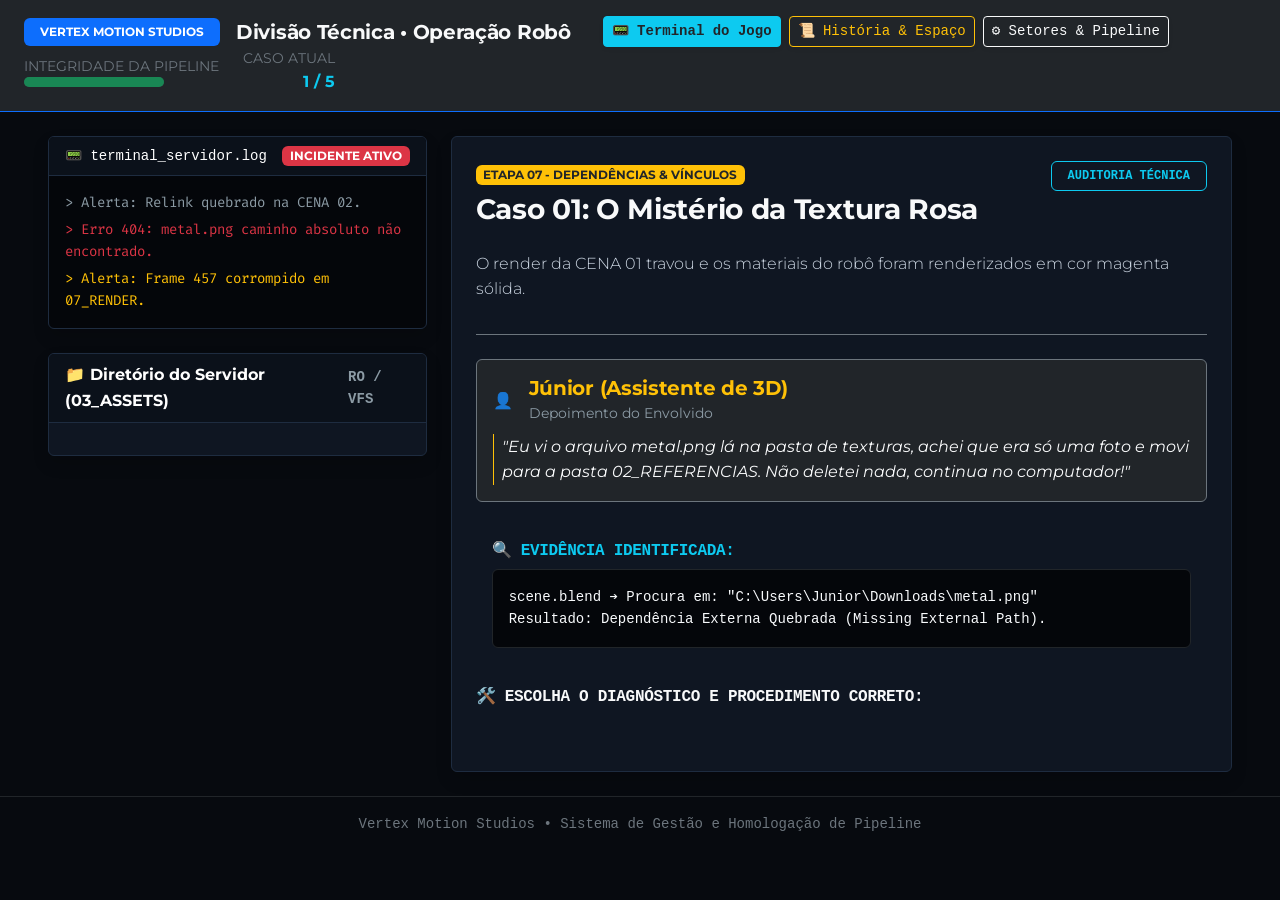
==== index.html @ cedbfbe7 "13/09/26" ====
<!DOCTYPE html>
<html lang="pt-BR" data-bs-theme="dark">

<head>
    <meta charset="UTF-8">
    <meta name="viewport" content="width=device-width, initial-scale=1.0">
    <title>Operação Robô: O Caso da Pipeline Sabotada</title>
    <!-- Bootstrap 5 CSS -->
    <link href="https://cdn.jsdelivr.net/npm/bootstrap@5.3.3/dist/css/bootstrap.min.css" rel="stylesheet">
    <!-- Google Fonts -->
    <link
        href="https://fonts.googleapis.com/css2?family=Fira+Code:wght@400;600&family=Montserrat:wght@400;600;700;900&display=swap"
        rel="stylesheet">
    <link rel="stylesheet" href="css/style.css">
</head>

<body>

    <!-- Header / HUD da Investigação com Navegação Unificada -->
    <header class="navbar navbar-dark bg-dark border-bottom border-primary px-4 py-3 sticky-top">
        <div class="d-flex align-items-center flex-wrap gap-3">
            <span class="badge bg-primary text-uppercase px-3 py-2">Vertex Motion Studios</span>
            <h1 class="h5 m-0 text-light fw-bold">Divisão Técnica • Operação Robô</h1>

            <!-- Barra de Navegação Entre Dossiês -->
            <nav class="d-flex align-items-center gap-2 ms-lg-3">
                <a href="index.html" class="btn btn-info btn-sm font-monospace text-dark fw-bold shadow-sm">
                    📟 Terminal do Jogo
                </a>
                <a href="historia.html" class="btn btn-outline-warning btn-sm font-monospace shadow-sm">
                    📜 História & Espaço
                </a>
                <a href="setores.html" class="btn btn-outline-light btn-sm font-monospace shadow-sm">
                    ⚙️ Setores & Pipeline
                </a>
            </nav>
        </div>

        <!-- Indicadores HUD do Jogo -->
        <div class="d-flex align-items-center gap-4 mt-2 mt-md-0">
            <div class="hud-stat">
                <small class="text-secondary d-block">INTEGRIDADE DA PIPELINE</small>
                <div class="progress" style="width: 140px; height: 10px;">
                    <div id="pipeline-health" class="progress-bar bg-success" style="width: 100%"></div>
                </div>
            </div>
            <div class="hud-stat text-end">
                <small class="text-secondary d-block">CASO ATUAL</small>
                <span id="case-counter" class="fw-bold text-info">1 / 5</span>
            </div>
        </div>
    </header>

    <!-- Área Principal de Jogo -->
    <main class="container-fluid my-4 px-lg-5">
        <div class="row g-4">

            <!-- Painel Esquerdo: Logs do Servidor & Explorador de Arquivos -->
            <div class="col-lg-4">

                <!-- Terminal de Logs em Tempo Real -->
                <div class="card bg-terminal border-secondary shadow mb-4">
                    <div
                        class="card-header bg-black text-light d-flex justify-content-between align-items-center border-bottom border-dark">
                        <span class="terminal-title font-monospace small">📟 terminal_servidor.log</span>
                        <span class="badge bg-danger pulse-dot">INCIDENTE ATIVO</span>
                    </div>
                    <div class="card-body p-3 terminal-font small" id="terminal-logs">
                        <p class="text-muted mb-1">> Alerta: Relink quebrado na CENA 02.</p>
                        <p class="text-danger mb-1">> Erro 404: metal.png caminho absoluto não encontrado.</p>
                        <p class="text-warning mb-0">> Alerta: Frame 457 corrompido em 07_RENDER.</p>
                    </div>
                </div>

                <!-- Explorador da Árvore de Diretórios (Dinamizado por JS) -->
                <div class="card bg-panel border-secondary shadow">
                    <div
                        class="card-header bg-dark text-light fw-bold d-flex justify-content-between align-items-center">
                        <span>📁 Diretório do Servidor (03_ASSETS)</span>
                        <small class="text-muted font-monospace">RO / VFS</small>
                    </div>
                    <div class="card-body p-3 font-monospace small" id="file-inspector">
                        <!-- Conteúdo da árvore de arquivos carregado pelo JS -->
                    </div>
                </div>

            </div>

            <!-- Painel Central/Direito: Investigação, Depoimentos e Ação -->
            <div class="col-lg-8">
                <div class="card bg-panel border-secondary shadow p-4">

                    <!-- Cabeçalho do Caso -->
                    <div class="border-bottom border-secondary pb-3 mb-4">
                        <div class="d-flex justify-content-between align-items-start flex-wrap gap-2">
                            <div>
                                <span id="case-category" class="badge bg-warning text-dark mb-2">ETAPA 07 - DEPENDÊNCIAS
                                    & VÍNCULOS</span>
                                <h2 id="case-title" class="h3 fw-bold text-light">Caso 01: O Mistério da Textura Rosa
                                </h2>
                            </div>
                            <span id="case-badge"
                                class="badge border border-info text-info px-3 py-2 font-monospace">AUDITORIA
                                TÉCNICA</span>
                        </div>
                        <p id="case-description" class="text-light-sub mt-3 lead fs-6">
                            O render da CENA 01 travou e os materiais do robô foram renderizados em cor magenta sólida.
                        </p>
                    </div>

                    <!-- Depoimento do Suspeito -->
                    <div class="suspect-box p-3 rounded mb-4 border border-secondary bg-dark">
                        <div class="d-flex align-items-center gap-3 mb-2">
                            <div class="avatar-box" id="suspect-avatar">👤</div>
                            <div>
                                <h5 class="m-0 text-warning fw-bold" id="suspect-name">Júnior (Assistente de 3D)</h5>
                                <small class="text-muted" id="suspect-role">Depoimento do Envolvido</small>
                            </div>
                        </div>
                        <blockquote class="m-0 text-light italic fst-italic ps-2 border-start border-warning"
                            id="suspect-quote">
                            "Eu vi o arquivo metal.png lá na pasta de texturas, achei que era só uma foto e movi para a
                            pasta 02_REFERENCIAS. Não deletei nada, continua no computador!"
                        </blockquote>
                    </div>

                    <!-- Evidência & Diagnóstico Técnico do Sistema -->
                    <div class="evidence-box p-3 rounded mb-4">
                        <h6 class="text-info fw-bold mb-2 font-monospace">🔍 EVIDÊNCIA IDENTIFICADA:</h6>
                        <div id="case-evidence"
                            class="font-monospace text-light bg-black p-3 rounded border border-dark small">
                            scene.blend ➔ Procura em: "C:\Users\Junior\Downloads\metal.png"<br>
                            Resultado: Dependência Externa Quebrada (Missing External Path).
                        </div>
                    </div>

                    <!-- Ação do Detetive (Alternativas) -->
                    <div class="mb-4">
                        <h6 class="text-light fw-bold mb-3 font-monospace">🛠️ ESCOLHA O DIAGNÓSTICO E PROCEDIMENTO
                            CORRETO:</h6>
                        <div class="d-grid gap-3" id="options-container">
                            <!-- Inserido dinamicamente pelo JS via game.js -->
                        </div>
                    </div>

                    <!-- Painel de Feedback da Auditoria Técnica -->
                    <div id="feedback-panel" class="alert d-none" role="alert">
                        <h6 class="alert-heading fw-bold" id="feedback-title">Análise Técnica:</h6>
                        <p class="mb-0" id="feedback-message"></p>
                        <button class="btn btn-primary mt-3 btn-sm font-monospace" id="next-case-btn">
                            Avançar para o Próximo Incidente ➔
                        </button>
                    </div>

                </div>
            </div>

        </div>
    </main>

    <!-- Rodapé -->
    <footer class="text-center py-3 text-secondary font-monospace small border-top border-dark">
        Vertex Motion Studios • Sistema de Gestão e Homologação de Pipeline
    </footer>

    <!-- Scripts do Jogo -->
    <script src="js/story.js"></script>
    <script src="js/game.js"></script>
</body>

</html>
---- css/style.css ----
/* =========================================================
   1. VARIÁVEIS DE COR E PALETA CYBERPUNK / STUDIO DARK
   ========================================================= */
:root {
  --bg-dark: #070a0f;
  --panel-bg: #0f1622;
  --panel-card: #131c2b;
  --terminal-bg: #04060a;
  --card-border: #1e2c40;
  --line-connector: #00d2ff;

  --neon-blue: #00d2ff;
  --neon-violet: #9d4edd;
  --neon-green: #00f59b;
  --neon-amber: #ffb703;
  --neon-red: #ff5252;

  --text-main: #f8fafc;
  --text-sub: #cbd5e1;
  --text-muted: #8c9ba5;

  /* Bootstrap 5 Theme Overrides */
  --bs-body-color: #f8fafc;
  --bs-body-bg: #070a0f;
  --bs-card-color: #f8fafc;
  --bs-border-color: #1e2c40;
}

/* =========================================================
   2. REGRAS GERAIS & SCROLLBAR
   ========================================================= */
* {
  box-sizing: border-box;
}

body {
  background-color: var(--bg-dark);
  font-family: "Montserrat", sans-serif;
  color: var(--text-main);
  min-height: 100vh;
  line-height: 1.6;
}

h1,
h2,
h3,
h4,
h5,
h6 {
  color: #ffffff;
  font-weight: 700;
  letter-spacing: -0.3px;
}

p,
li {
  color: var(--text-sub);
}

.terminal-font {
  font-family: "Fira Code", monospace;
}

code {
  color: var(--neon-blue) !important;
  background-color: #060a10;
  padding: 2px 6px;
  border-radius: 4px;
  border: 1px solid #1e2c40;
  font-family: "Fira Code", monospace;
}

/* Scrollbar Dark */
::-webkit-scrollbar {
  width: 8px;
  height: 8px;
}
::-webkit-scrollbar-track {
  background: #04060a;
}
::-webkit-scrollbar-thumb {
  background: #1e2c40;
  border-radius: 4px;
  border: 1px solid #283a54;
}
::-webkit-scrollbar-thumb:hover {
  background: var(--neon-blue);
}

/* =========================================================
   3. CARDS, ALERTAS E COMPONENTES BÁSICOS
   ========================================================= */
.bg-panel {
  background-color: var(--panel-bg) !important;
  color: var(--text-main) !important;
}

.bg-terminal {
  background-color: var(--terminal-bg) !important;
  color: var(--text-main) !important;
}

.bg-black {
  background-color: #04060a !important;
  color: var(--text-main) !important;
}

.card {
  background-color: var(--panel-bg);
  color: var(--text-main) !important;
  border-color: var(--card-border) !important;
  box-shadow: 0 6px 24px rgba(0, 0, 0, 0.5);
}

.card-header {
  background-color: #0b111a !important;
  border-bottom: 1px solid var(--card-border) !important;
  color: #ffffff !important;
}

.text-light-sub {
  color: var(--text-sub) !important;
}

.text-muted {
  color: var(--text-muted) !important;
}

.extra-small {
  font-size: 0.78rem !important;
  line-height: 1.4;
}

.text-danger-emphasis {
  color: #ff7b72 !important;
}

.alert-success {
  background-color: #092616 !important;
  border-color: var(--neon-green) !important;
  color: #d1fae5 !important;
}

.alert-danger {
  background-color: #380b10 !important;
  border-color: var(--neon-red) !important;
  color: #ffe4e6 !important;
}

/* Tabelas Forenses */
.table-dark {
  --bs-table-bg: #06090e;
  --bs-table-border-color: #172233;
  color: var(--text-main) !important;
}

.table-dark th,
.table-dark td {
  color: var(--text-main) !important;
  border-color: #172233 !important;
  vertical-align: middle;
}

.table-secondary,
.table-secondary th,
.table-secondary td {
  background-color: #131d2b !important;
  color: var(--neon-blue) !important;
  font-weight: 700;
  border-bottom: 2px solid #23344d !important;
}

/* =========================================================
   4. MOTOR GRÁFICO DO ORGANOGRAMA (CIRCUIT TREE VISUAL)
   ========================================================= */
.org-circuit-container {
  position: relative;
  background: radial-gradient(circle at 50% 10%, #111a28 0%, #06090e 100%);
  border: 1px solid var(--card-border);
  border-radius: 12px;
  padding: 35px 20px;
  overflow-x: auto;
}

/* Nós Centrais */
.tree-node-hub {
  display: inline-block;
  position: relative;
  z-index: 2;
}

.tree-stem-down {
  width: 2px;
  height: 30px;
  background: linear-gradient(180deg, var(--neon-blue), rgba(0, 210, 255, 0.4));
  margin: 0 auto;
  box-shadow: 0 0 8px var(--neon-blue);
}

/* Barra de Conexão Horizontal dos Departamentos */
.tree-distribution-row {
  position: relative;
  display: flex;
  justify-content: space-between;
  gap: 16px;
  margin-top: 30px;
  padding-top: 30px;
}

/* O Barramento Horizontal (Linha Neon) */
.tree-distribution-row::before {
  content: "";
  position: absolute;
  top: 0;
  left: 5%;
  right: 5%;
  height: 2px;
  background: linear-gradient(
    90deg,
    transparent 0%,
    var(--neon-blue) 15%,
    var(--neon-blue) 85%,
    transparent 100%
  );
  box-shadow: 0 0 10px var(--neon-blue);
}

/* Cada Coluna da Árvore */
.tree-dept-col {
  position: relative;
  flex: 1;
  min-width: 175px;
}

/* Linha Vertical que desce da barra para cada departamento */
.tree-dept-col::before {
  content: "";
  position: absolute;
  top: -30px;
  left: 50%;
  transform: translateX(-50%);
  width: 2px;
  height: 30px;
  background-color: var(--neon-blue);
  box-shadow: 0 0 6px var(--neon-blue);
}

/* Card do Departamento */
.tree-dept-box {
  background-color: #0b1119;
  border: 1px solid #1c2a3d;
  border-radius: 8px;
  padding: 12px;
  box-shadow: 0 4px 15px rgba(0, 0, 0, 0.6);
  transition:
    transform 0.2s ease,
    border-color 0.2s ease;
}

.tree-dept-box:hover {
  transform: translateY(-3px);
  border-color: var(--neon-blue) !important;
  box-shadow: 0 8px 25px rgba(0, 210, 255, 0.15);
}

/* Badge de Liderança dentro do Departamento */
.dept-lead-header {
  border-bottom: 1px solid #1a273a;
  padding-bottom: 8px;
  margin-bottom: 10px;
}

/* Pílula do Colaborador */
.tree-person-card {
  background: #0f1724;
  border: 1px solid #1f2d42;
  border-radius: 6px;
  padding: 7px 10px;
  margin-bottom: 8px;
  display: flex;
  align-items: center;
  gap: 10px;
  text-align: left;
  transition: all 0.2s ease;
}

.tree-person-card:last-child {
  margin-bottom: 0;
}

.tree-person-card:hover {
  background-color: #172336;
  border-color: var(--neon-blue);
}

.tree-person-card.lead-card {
  background: linear-gradient(135deg, #131e30, #0c1421);
  border: 1px solid #2b3e5c;
}

/* =========================================================
   5. MICROTRIADAS - DIAGRAMAS RELACIONAIS
   ========================================================= */
.triad-box-modern {
  background: #0a0f16;
  border: 1px solid #1f2d40;
  border-radius: 10px;
  padding: 20px;
  position: relative;
  overflow: hidden;
  height: 100%;
}

.triad-box-modern::after {
  content: "";
  position: absolute;
  top: 0;
  left: 0;
  width: 4px;
  height: 100%;
}

.triad-box-modern.triad-primary::after {
  background-color: var(--neon-blue);
}
.triad-box-modern.triad-danger::after {
  background-color: var(--neon-red);
}
.triad-box-modern.triad-warning::after {
  background-color: var(--neon-amber);
}
.triad-box-modern.triad-info::after {
  background-color: var(--neon-green);
}

.triad-link-vector {
  display: flex;
  align-items: center;
  justify-content: space-around;
  padding: 16px 0;
  position: relative;
}

.vector-connector {
  flex-grow: 1;
  height: 1px;
  background: dashed 1px #263852;
  margin: 0 8px;
  position: relative;
}

.vector-connector::after {
  content: "⟷";
  position: absolute;
  top: -11px;
  left: 50%;
  transform: translateX(-50%);
  font-size: 0.8rem;
  color: var(--text-muted);
}

/* =========================================================
   6. BLUEPRINT ARQUITETÔNICO DA COPA (PLANTA FORENSE)
   ========================================================= */
.blueprint-tactical-grid {
  position: relative;
  background-color: #04070c;
  background-image:
    linear-gradient(rgba(0, 210, 255, 0.07) 1px, transparent 1px),
    linear-gradient(90deg, rgba(0, 210, 255, 0.07) 1px, transparent 1px);
  background-size: 24px 24px;
  border: 1px solid #1a2b40;
  border-radius: 10px;
  padding: 30px;
}

.blueprint-tactical-grid::before {
  content: "PLANTA PERICIAL // COPA: ZONA CEGA SEM CFTV";
  position: absolute;
  top: 10px;
  right: 15px;
  font-family: "Fira Code", monospace;
  font-size: 0.65rem;
  color: rgba(255, 82, 82, 0.7);
  letter-spacing: 1px;
}

.tactical-station-box {
  background-color: #0a111a;
  border: 1px solid #23354d;
  border-radius: 8px;
  padding: 16px;
  box-shadow: 0 4px 15px rgba(0, 0, 0, 0.7);
}

.tactical-stamp-danger {
  border: 1px dashed var(--neon-red);
  background: rgba(255, 82, 82, 0.08);
  color: #ff7b72;
  padding: 6px 12px;
  font-family: "Fira Code", monospace;
  font-size: 0.75rem;
  border-radius: 4px;
  display: inline-block;
}

/* =========================================================
   7. ELEMENTOS DE COR E SWATCHES
   ========================================================= */
.color-swatch-sm {
  width: 14px;
  height: 14px;
  border-radius: 3px;
  display: inline-block;
  flex-shrink: 0;
  border: 1px solid rgba(255, 255, 255, 0.2);
}

.color-swatch-inline {
  width: 13px;
  height: 13px;
  border-radius: 3px;
  display: inline-block;
  margin-right: 6px;
  vertical-align: middle;
  border: 1px solid rgba(255, 255, 255, 0.2);
}

.color-circle {
  width: 26px;
  height: 26px;
  border-radius: 50%;
  display: inline-block;
  flex-shrink: 0;
  border: 1px solid rgba(255, 255, 255, 0.3);
}

.swatch-container {
  border-left: 3px solid var(--neon-blue);
}

.profile-card {
  transition:
    transform 0.2s ease,
    border-color 0.2s ease;
}

.profile-card:hover {
  transform: translateY(-4px);
  border-color: var(--neon-blue) !important;
}
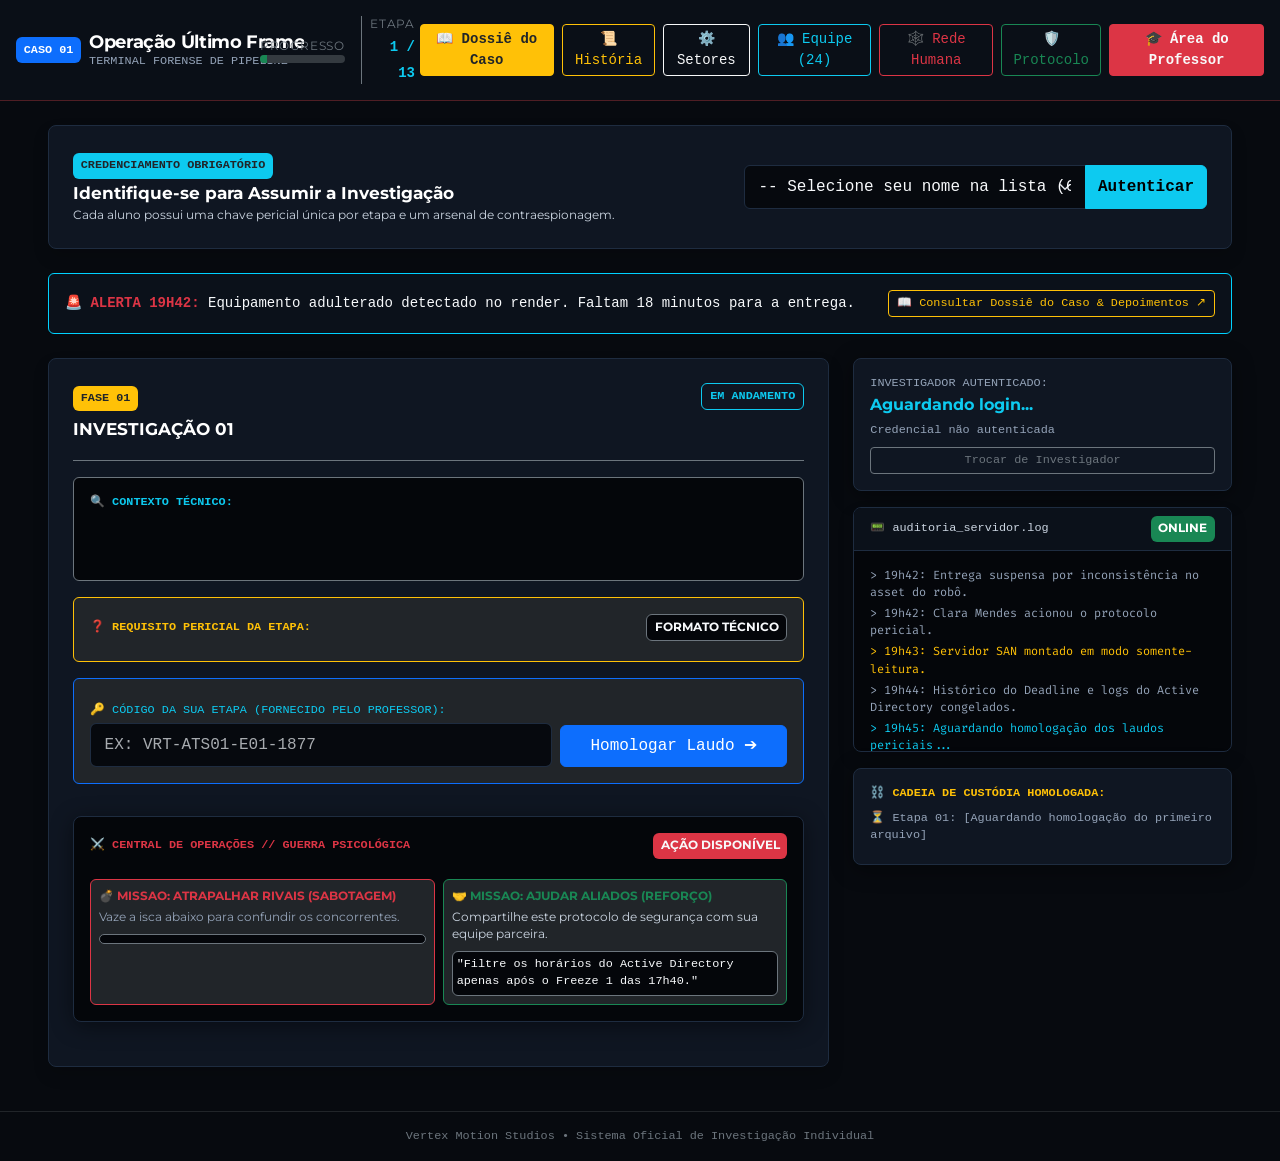
==== commit d4fea814: "14/09/26" ====
--- a/index.html
+++ b/index.html
@@ -3,8 +3,8 @@
 
 <head>
     <meta charset="UTF-8">
-    <meta name="viewport" content="width=device-width, initial-scale=1.0">
-    <title>Operação Robô: O Caso da Pipeline Sabotada</title>
+    <meta name="viewport" content="width=device-width, initial-scale=1.0, maximum-scale=5.0">
+    <title>Operação Robô — Terminal do Investigador</title>
     <!-- Bootstrap 5 CSS -->
     <link href="https://cdn.jsdelivr.net/npm/bootstrap@5.3.3/dist/css/bootstrap.min.css" rel="stylesheet">
     <!-- Google Fonts -->
@@ -16,156 +16,424 @@
 
 <body>
 
-    <!-- Header / HUD da Investigação com Navegação Unificada -->
-    <header class="navbar navbar-dark bg-dark border-bottom border-primary px-4 py-3 sticky-top">
-        <div class="d-flex align-items-center flex-wrap gap-3">
-            <span class="badge bg-primary text-uppercase px-3 py-2">Vertex Motion Studios</span>
-            <h1 class="h5 m-0 text-light fw-bold">Divisão Técnica • Operação Robô</h1>
-
-            <!-- Barra de Navegação Entre Dossiês -->
-            <nav class="d-flex align-items-center gap-2 ms-lg-3">
-                <a href="index.html" class="btn btn-info btn-sm font-monospace text-dark fw-bold shadow-sm">
-                    📟 Terminal do Jogo
-                </a>
-                <a href="historia.html" class="btn btn-outline-warning btn-sm font-monospace shadow-sm">
-                    📜 História & Espaço
-                </a>
-                <a href="setores.html" class="btn btn-outline-light btn-sm font-monospace shadow-sm">
-                    ⚙️ Setores & Pipeline
-                </a>
-            </nav>
-        </div>
-
-        <!-- Indicadores HUD do Jogo -->
-        <div class="d-flex align-items-center gap-4 mt-2 mt-md-0">
-            <div class="hud-stat">
-                <small class="text-secondary d-block">INTEGRIDADE DA PIPELINE</small>
-                <div class="progress" style="width: 140px; height: 10px;">
-                    <div id="pipeline-health" class="progress-bar bg-success" style="width: 100%"></div>
-                </div>
-            </div>
-            <div class="hud-stat text-end">
-                <small class="text-secondary d-block">CASO ATUAL</small>
-                <span id="case-counter" class="fw-bold text-info">1 / 5</span>
-            </div>
+    <!-- Header Fixo com HUD Compacto -->
+    <header
+        class="navbar navbar-expand-xl navbar-dark bg-dark border-bottom border-primary px-3 py-2 py-md-3 sticky-top">
+        <div class="container-fluid px-0">
+
+            <div class="d-flex align-items-center gap-2 me-auto">
+                <span class="badge bg-primary font-monospace extra-small">CASO 01</span>
+                <div>
+                    <h1 class="h6 m-0 text-light fw-bold mobile-brand-title">Operação Último Frame</h1>
+                    <small class="text-muted font-monospace d-none d-sm-block extra-small">TERMINAL FORENSE DE
+                        PIPELINE</small>
+                </div>
+            </div>
+
+            <!-- HUD de Progresso da Investigação -->
+            <div class="d-flex align-items-center gap-2 gap-sm-3 ms-auto me-2 me-xl-4">
+                <div class="hud-stat text-end">
+                    <small class="text-secondary d-block extra-small">PROGRESSO</small>
+                    <div class="progress" style="width: 85px; height: 8px;">
+                        <div id="investigation-progress" class="progress-bar bg-success" style="width: 8%"></div>
+                    </div>
+                </div>
+                <div class="hud-stat text-end ps-2 border-start border-secondary">
+                    <small class="text-secondary d-block extra-small">ETAPA</small>
+                    <span id="phase-counter" class="fw-bold text-info font-monospace small">1 / 13</span>
+                </div>
+            </div>
+
+            <!-- Botão Menu Mobile -->
+            <button class="navbar-toggler border-secondary p-2 ms-1" type="button" data-bs-toggle="collapse"
+                data-bs-target="#navMenuIndex">
+                <span class="navbar-toggler-icon"></span>
+            </button>
+
+            <!-- Links para Dossiês de Apoio -->
+            <div class="collapse navbar-collapse mt-3 mt-xl-0" id="navMenuIndex">
+                <nav
+                    class="d-flex flex-column flex-xl-row align-items-stretch align-items-xl-center gap-2 ms-xl-auto font-monospace small">
+                    <a href="dossie.html" target="_blank"
+                        class="btn btn-warning btn-sm text-start text-xl-center text-dark fw-bold">📖 Dossiê do Caso</a>
+                    <a href="historia.html" target="_blank"
+                        class="btn btn-outline-warning btn-sm text-start text-xl-center">📜 História</a>
+                    <a href="setores.html" target="_blank"
+                        class="btn btn-outline-light btn-sm text-start text-xl-center">⚙️ Setores</a>
+                    <a href="equipe.html" target="_blank"
+                        class="btn btn-outline-info btn-sm text-start text-xl-center">👥 Equipe (24)</a>
+                    <a href="rede-humana.html" target="_blank"
+                        class="btn btn-outline-danger btn-sm text-start text-xl-center">🕸️ Rede Humana</a>
+                    <a href="protocolo.html" target="_blank"
+                        class="btn btn-outline-success btn-sm text-start text-xl-center">🛡️ Protocolo</a>
+                    <a href="professor.html" target="_blank"
+                        class="btn btn-danger btn-sm text-start text-xl-center text-light fw-bold">🎓 Área do
+                        Professor</a>
+                </nav>
+            </div>
+
         </div>
     </header>
 
-    <!-- Área Principal de Jogo -->
-    <main class="container-fluid my-4 px-lg-5">
-        <div class="row g-4">
-
-            <!-- Painel Esquerdo: Logs do Servidor & Explorador de Arquivos -->
-            <div class="col-lg-4">
-
-                <!-- Terminal de Logs em Tempo Real -->
-                <div class="card bg-terminal border-secondary shadow mb-4">
-                    <div
-                        class="card-header bg-black text-light d-flex justify-content-between align-items-center border-bottom border-dark">
-                        <span class="terminal-title font-monospace small">📟 terminal_servidor.log</span>
-                        <span class="badge bg-danger pulse-dot">INCIDENTE ATIVO</span>
-                    </div>
-                    <div class="card-body p-3 terminal-font small" id="terminal-logs">
-                        <p class="text-muted mb-1">> Alerta: Relink quebrado na CENA 02.</p>
-                        <p class="text-danger mb-1">> Erro 404: metal.png caminho absoluto não encontrado.</p>
-                        <p class="text-warning mb-0">> Alerta: Frame 457 corrompido em 07_RENDER.</p>
-                    </div>
-                </div>
-
-                <!-- Explorador da Árvore de Diretórios (Dinamizado por JS) -->
-                <div class="card bg-panel border-secondary shadow">
-                    <div
-                        class="card-header bg-dark text-light fw-bold d-flex justify-content-between align-items-center">
-                        <span>📁 Diretório do Servidor (03_ASSETS)</span>
-                        <small class="text-muted font-monospace">RO / VFS</small>
-                    </div>
-                    <div class="card-body p-3 font-monospace small" id="file-inspector">
-                        <!-- Conteúdo da árvore de arquivos carregado pelo JS -->
-                    </div>
-                </div>
-
-            </div>
-
-            <!-- Painel Central/Direito: Investigação, Depoimentos e Ação -->
+    <main class="container-fluid my-3 my-md-4 px-2 px-sm-3 px-lg-5">
+
+        <!-- CARD DE IDENTIFICAÇÃO DO ALUNO (62 ALUNOS) -->
+        <section class="card bg-panel border-info mb-4 shadow" id="login-card">
+            <div class="card-body p-3 p-md-4">
+                <div class="row align-items-center g-3">
+                    <div class="col-md-7">
+                        <span class="badge bg-info text-dark font-monospace extra-small mb-1">CREDENCIAMENTO
+                            OBRIGATÓRIO</span>
+                        <h4 class="h5 text-light fw-bold mb-1">Identifique-se para Assumir a Investigação</h4>
+                        <p class="text-light-sub extra-small mb-0">Cada aluno possui uma chave pericial única por etapa
+                            e um arsenal de contraespionagem.</p>
+                    </div>
+                    <div class="col-md-5">
+                        <div class="input-group">
+                            <select class="form-select font-monospace small bg-black text-light border-secondary"
+                                id="select-student">
+                                <option value="">-- Selecione seu nome na lista (62) --</option>
+                            </select>
+                            <button class="btn btn-info font-monospace fw-bold"
+                                onclick="loginStudent()">Autenticar</button>
+                        </div>
+                    </div>
+                </div>
+            </div>
+        </section>
+
+        <!-- BANNER DE ACESSO AO DOSSIÊ NARRATIVO -->
+        <div
+            class="alert alert-dark border-danger p-2 p-sm-3 mb-4 d-flex justify-content-between align-items-center flex-wrap gap-2">
+            <div class="font-monospace small">
+                <strong class="text-danger">🚨 ALERTA 19H42:</strong> Equipamento adulterado detectado no render. Faltam
+                18 minutos para a entrega.
+            </div>
+            <a href="dossie.html" target="_blank" class="btn btn-sm btn-outline-warning font-monospace extra-small">
+                📖 Consultar Dossiê do Caso & Depoimentos ↗
+            </a>
+        </div>
+
+        <!-- ÁREA DA INVESTIGAÇÃO ATUAL -->
+        <div class="row g-3 g-md-4">
+
+            <!-- Painel Central: Pergunta Direta e Validação -->
             <div class="col-lg-8">
-                <div class="card bg-panel border-secondary shadow p-4">
-
-                    <!-- Cabeçalho do Caso -->
-                    <div class="border-bottom border-secondary pb-3 mb-4">
+                <div class="card bg-panel border-secondary shadow p-3 p-sm-4">
+
+                    <!-- Cabeçalho da Etapa Atual -->
+                    <div class="border-bottom border-secondary pb-3 mb-3">
                         <div class="d-flex justify-content-between align-items-start flex-wrap gap-2">
                             <div>
-                                <span id="case-category" class="badge bg-warning text-dark mb-2">ETAPA 07 - DEPENDÊNCIAS
-                                    & VÍNCULOS</span>
-                                <h2 id="case-title" class="h3 fw-bold text-light">Caso 01: O Mistério da Textura Rosa
-                                </h2>
+                                <span id="case-phase-tag"
+                                    class="badge bg-warning text-dark font-monospace extra-small mb-2">FASE 01</span>
+                                <h2 id="case-title" class="h5 h4-md fw-bold text-light mb-1">INVESTIGAÇÃO 01</h2>
                             </div>
-                            <span id="case-badge"
-                                class="badge border border-info text-info px-3 py-2 font-monospace">AUDITORIA
-                                TÉCNICA</span>
-                        </div>
-                        <p id="case-description" class="text-light-sub mt-3 lead fs-6">
-                            O render da CENA 01 travou e os materiais do robô foram renderizados em cor magenta sólida.
+                            <span class="badge border border-info text-info px-2 py-1 font-monospace extra-small">EM
+                                ANDAMENTO</span>
+                        </div>
+                    </div>
+
+                    <!-- Contexto Curto da Etapa Atual -->
+                    <div class="p-3 bg-black rounded border border-secondary mb-3">
+                        <h6 class="text-info font-monospace extra-small mb-2">🔍 CONTEXTO TÉCNICO:</h6>
+                        <div id="case-story-content" class="text-light-sub small"
+                            style="white-space: pre-line; line-height: 1.6;">
+                            <!-- Inserido dinamicamente via JS -->
+                        </div>
+                    </div>
+
+                    <!-- Pergunta Direta da Investigação -->
+                    <div class="p-3 bg-dark rounded border border-warning mb-3">
+                        <div class="d-flex justify-content-between align-items-center mb-1">
+                            <h6 class="text-warning font-monospace extra-small m-0">❓ REQUISITO PERICIAL DA ETAPA:</h6>
+                            <span id="case-format-tag"
+                                class="badge bg-black text-warning border border-secondary extra-small">FORMATO
+                                TÉCNICO</span>
+                        </div>
+                        <p id="case-question" class="text-light fw-bold small mb-0"></p>
+                    </div>
+
+                    <!-- Entrada de Código Exclusivo do Aluno nesta Etapa -->
+                    <div class="p-3 bg-dark rounded border border-primary mb-3">
+                        <div class="row g-2 align-items-center">
+                            <div class="col-md-8">
+                                <label class="form-label extra-small font-monospace text-info mb-1">🔑 CÓDIGO DA SUA
+                                    ETAPA (FORNECIDO PELO PROFESSOR):</label>
+                                <input type="text"
+                                    class="form-control font-monospace bg-black text-light border-secondary text-uppercase"
+                                    id="input-code" placeholder="Ex: VRT-ATS01-E01-1877">
+                            </div>
+                            <div class="col-md-4 align-self-end">
+                                <button class="btn btn-primary font-monospace w-100 py-2"
+                                    onclick="validateStageCode()">Homologar Laudo ➔</button>
+                            </div>
+                        </div>
+                    </div>
+
+                    <!-- Alertas de Validação (Verdadeiro ou Falso/Isca) -->
+                    <div id="validation-alert" class="alert d-none font-monospace small" role="alert"></div>
+
+                    <!-- NOVO: MÓDULO DE AÇÕES TÁTICAS (AJUDAR OU ATRAPALHAR RIVAIS) -->
+                    <div class="card bg-black border-danger p-3 mt-3">
+                        <div class="d-flex justify-content-between align-items-center mb-2 flex-wrap gap-2">
+                            <span class="text-danger fw-bold font-monospace extra-small">⚔️ CENTRAL DE OPERAÇÕES //
+                                GUERRA PSICOLÓGICA</span>
+                            <span class="badge bg-danger text-light extra-small">AÇÃO DISPONÍVEL</span>
+                        </div>
+
+                        <div class="row g-2 mt-1">
+                            <!-- Opção 1: Sabotagem -->
+                            <div class="col-md-6">
+                                <div class="p-2 bg-dark rounded border border-danger h-100">
+                                    <strong class="text-danger extra-small d-block mb-1">💣 MISSAO: ATRAPALHAR RIVAIS
+                                        (SABOTAGEM)</strong>
+                                    <p class="extra-small text-muted mb-2" id="tactical-sabotage-text">Vaze a isca
+                                        abaixo para confundir os concorrentes.</p>
+                                    <div class="p-1 bg-black rounded border border-secondary text-warning extra-small font-monospace"
+                                        id="decoy-box">
+                                        <!-- Código Isca do Aluno nesta Etapa -->
+                                    </div>
+                                </div>
+                            </div>
+
+                            <!-- Opção 2: Aliança -->
+                            <div class="col-md-6">
+                                <div class="p-2 bg-dark rounded border border-success h-100">
+                                    <strong class="text-success extra-small d-block mb-1">🤝 MISSAO: AJUDAR ALIADOS
+                                        (REFORÇO)</strong>
+                                    <p class="extra-small text-light-sub mb-2" id="tactical-alliance-text">Compartilhe
+                                        este protocolo de segurança com sua equipe parceira.</p>
+                                    <div class="p-1 bg-black rounded border border-secondary text-info extra-small font-monospace"
+                                        id="alliance-box">
+                                        "Filtre os horários do Active Directory apenas após o Freeze 1 das 17h40."
+                                    </div>
+                                </div>
+                            </div>
+                        </div>
+                    </div>
+
+                </div>
+            </div>
+
+            <!-- Painel Lateral: Aluno Conectado, Terminal SAN e Histórico Desbloqueado -->
+            <div class="col-lg-4">
+
+                <!-- Ficha do Aluno Conectado -->
+                <div class="card bg-panel border-secondary p-3 mb-3">
+                    <span class="text-muted extra-small font-monospace">INVESTIGADOR AUTENTICADO:</span>
+                    <strong class="text-info fs-6" id="logged-student-name">Aguardando login...</strong>
+                    <div class="extra-small text-muted font-monospace mt-1" id="logged-student-sub">Credencial não
+                        autenticada</div>
+                    <button class="btn btn-outline-secondary btn-sm font-monospace extra-small mt-2"
+                        onclick="logoutStudent()">Trocar de Investigador</button>
+                </div>
+
+                <!-- Terminal de Logs Limpo (Sem Spoilers) -->
+                <div class="card bg-terminal border-secondary shadow mb-3">
+                    <div
+                        class="card-header bg-black text-light py-2 px-3 border-bottom border-dark d-flex justify-content-between align-items-center">
+                        <span class="terminal-title font-monospace extra-small">📟 auditoria_servidor.log</span>
+                        <span class="badge bg-success extra-small">ONLINE</span>
+                    </div>
+                    <div class="card-body p-3 terminal-font extra-small text-light-sub"
+                        style="max-height: 200px; overflow-y: auto;">
+                        <p class="text-muted mb-1">> 19h42: Entrega suspensa por inconsistência no asset do robô.</p>
+                        <p class="text-muted mb-1">> 19h42: Clara Mendes acionou o protocolo pericial.</p>
+                        <p class="text-warning mb-1">> 19h43: Servidor SAN montado em modo somente-leitura.</p>
+                        <p class="text-muted mb-1">> 19h44: Histórico do Deadline e logs do Active Directory congelados.
                         </p>
-                    </div>
-
-                    <!-- Depoimento do Suspeito -->
-                    <div class="suspect-box p-3 rounded mb-4 border border-secondary bg-dark">
-                        <div class="d-flex align-items-center gap-3 mb-2">
-                            <div class="avatar-box" id="suspect-avatar">👤</div>
-                            <div>
-                                <h5 class="m-0 text-warning fw-bold" id="suspect-name">Júnior (Assistente de 3D)</h5>
-                                <small class="text-muted" id="suspect-role">Depoimento do Envolvido</small>
-                            </div>
-                        </div>
-                        <blockquote class="m-0 text-light italic fst-italic ps-2 border-start border-warning"
-                            id="suspect-quote">
-                            "Eu vi o arquivo metal.png lá na pasta de texturas, achei que era só uma foto e movi para a
-                            pasta 02_REFERENCIAS. Não deletei nada, continua no computador!"
-                        </blockquote>
-                    </div>
-
-                    <!-- Evidência & Diagnóstico Técnico do Sistema -->
-                    <div class="evidence-box p-3 rounded mb-4">
-                        <h6 class="text-info fw-bold mb-2 font-monospace">🔍 EVIDÊNCIA IDENTIFICADA:</h6>
-                        <div id="case-evidence"
-                            class="font-monospace text-light bg-black p-3 rounded border border-dark small">
-                            scene.blend ➔ Procura em: "C:\Users\Junior\Downloads\metal.png"<br>
-                            Resultado: Dependência Externa Quebrada (Missing External Path).
-                        </div>
-                    </div>
-
-                    <!-- Ação do Detetive (Alternativas) -->
-                    <div class="mb-4">
-                        <h6 class="text-light fw-bold mb-3 font-monospace">🛠️ ESCOLHA O DIAGNÓSTICO E PROCEDIMENTO
-                            CORRETO:</h6>
-                        <div class="d-grid gap-3" id="options-container">
-                            <!-- Inserido dinamicamente pelo JS via game.js -->
-                        </div>
-                    </div>
-
-                    <!-- Painel de Feedback da Auditoria Técnica -->
-                    <div id="feedback-panel" class="alert d-none" role="alert">
-                        <h6 class="alert-heading fw-bold" id="feedback-title">Análise Técnica:</h6>
-                        <p class="mb-0" id="feedback-message"></p>
-                        <button class="btn btn-primary mt-3 btn-sm font-monospace" id="next-case-btn">
-                            Avançar para o Próximo Incidente ➔
-                        </button>
-                    </div>
-
-                </div>
+                        <p class="text-info mb-0">> 19h45: Aguardando homologação dos laudos periciais...</p>
+                    </div>
+                </div>
+
+                <!-- Cadeia de Custódia Reconstruída -->
+                <div class="card bg-panel border-secondary p-3">
+                    <h6 class="text-warning font-monospace extra-small mb-2">⛓️ CADEIA DE CUSTÓDIA HOMOLOGADA:</h6>
+                    <ul class="list-unstyled font-monospace extra-small mb-0" id="chain-list">
+                        <li class="text-muted mb-1">⏳ Etapa 01: [Aguardando homologação do primeiro arquivo]</li>
+                    </ul>
+                </div>
+
             </div>
 
         </div>
     </main>
 
-    <!-- Rodapé -->
-    <footer class="text-center py-3 text-secondary font-monospace small border-top border-dark">
-        Vertex Motion Studios • Sistema de Gestão e Homologação de Pipeline
+    <footer class="text-center py-3 text-secondary font-monospace extra-small border-top border-dark px-3">
+        Vertex Motion Studios • Sistema Oficial de Investigação Individual
     </footer>
 
-    <!-- Scripts do Jogo -->
-    <script src="js/story.js"></script>
-    <script src="js/game.js"></script>
+    <!-- Bootstrap 5 JS e Banco de Dados -->
+    <script src="https://cdn.jsdelivr.net/npm/bootstrap@5.3.3/dist/js/bootstrap.bundle.min.js"></script>
+    <script src="js/caso01_data.js"></script>
+
+    <script>
+        let currentStudentId = null;
+        let currentStageIndex = 0;
+
+        document.addEventListener("DOMContentLoaded", () => {
+            const select = document.getElementById("select-student");
+            LISTA_ALUNOS.forEach((nome, idx) => {
+                const opt = document.createElement("option");
+                opt.value = idx + 1;
+                opt.innerText = `${idx + 1}. ${nome}`;
+                select.appendChild(opt);
+            });
+
+            const savedId = localStorage.getItem("aluno_ativo_caso01");
+            const savedStage = localStorage.getItem("aluno_stage_caso01");
+
+            if (savedId) {
+                currentStudentId = parseInt(savedId);
+                if (savedStage) currentStageIndex = parseInt(savedStage);
+                loadStudentSession();
+            }
+        });
+
+        function loginStudent() {
+            const select = document.getElementById("select-student");
+            if (!select.value) {
+                alert("Por favor, selecione seu nome!");
+                return;
+            }
+            currentStudentId = parseInt(select.value);
+            currentStageIndex = 0;
+            localStorage.setItem("aluno_ativo_caso01", currentStudentId);
+            localStorage.setItem("aluno_stage_caso01", currentStageIndex);
+            loadStudentSession();
+        }
+
+        function loadStudentSession() {
+            const nome = LISTA_ALUNOS[currentStudentId - 1];
+            document.getElementById("logged-student-name").innerText = nome;
+            document.getElementById("logged-student-sub").innerText = `ID #${currentStudentId} • Auditor Técnico`;
+            document.getElementById("login-card").classList.add("d-none");
+            renderCurrentStage();
+        }
+
+        function logoutStudent() {
+            localStorage.removeItem("aluno_ativo_caso01");
+            localStorage.removeItem("aluno_stage_caso01");
+            document.getElementById("login-card").classList.remove("d-none");
+            document.getElementById("logged-student-name").innerText = "Aguardando login...";
+            document.getElementById("logged-student-sub").innerText = "Credencial não autenticada";
+            currentStudentId = null;
+        }
+
+        function renderCurrentStage() {
+            const stage = ETAPAS_CASO_01[currentStageIndex];
+            document.getElementById("case-phase-tag").innerText = stage.fase;
+            document.getElementById("case-title").innerText = stage.titulo;
+            document.getElementById("case-story-content").innerText = stage.historia;
+            document.getElementById("case-question").innerText = stage.pergunta;
+            document.getElementById("case-format-tag").innerText = stage.formatoEsperado;
+            document.getElementById("phase-counter").innerText = `${stage.id} / ${ETAPAS_CASO_01.length}`;
+
+            const progressPct = Math.round(((stage.id) / ETAPAS_CASO_01.length) * 100);
+            document.getElementById("investigation-progress").style.width = `${progressPct}%`;
+
+            // Exibe a isca que este aluno pode vazar para os adversários
+            if (currentStudentId) {
+                const codes = getStudentCodes(currentStudentId, stage.id);
+                document.getElementById("decoy-box").innerHTML = `
+                    <div class="mb-1"><span class="text-danger fw-bold">ISCA UNIVERSAL DE SABOTAGEM:</span> <code>${codes.fakeCode}</code></div>
+                    <div class="text-muted extra-small">"${stage.dicaIsca}"</div>
+                    <small class="text-warning d-block mt-1 font-monospace extra-small">⚡ Se um rival digitar este código em QUALQUER etapa, o terminal dele será embaralhado para uma fase aleatória!</small>
+                `;
+            }
+
+            document.getElementById("input-code").value = "";
+            document.getElementById("validation-alert").className = "alert d-none font-monospace small";
+        }
+
+        function validateStageCode() {
+            if (!currentStudentId) {
+                alert("Selecione seu nome primeiro!");
+                return;
+            }
+
+            const input = document.getElementById("input-code").value.trim().toUpperCase();
+            const stage = ETAPAS_CASO_01[currentStageIndex];
+            const codes = getStudentCodes(currentStudentId, stage.id);
+            const alertBox = document.getElementById("validation-alert");
+            const mainCard = document.querySelector(".col-lg-8 .card");
+
+            if (!input) {
+                alert("Insira o código fornecido pelo professor para a sua etapa!");
+                return;
+            }
+
+            alertBox.classList.remove("d-none");
+
+            // =========================================================
+            // 1. CÓDIGO VERDADEIRO (Valida a etapa atual do aluno)
+            // =========================================================
+            if (input === codes.trueCode) {
+                alertBox.className = "alert alert-success border-success font-monospace small mt-3";
+                alertBox.innerHTML = `<strong>✅ LAUDO HOMOLOGADO PELO PROFESSOR!</strong><br>${stage.falaProfessor}<br><small class="text-muted">Evidência registrada: ${stage.evidencia}</small>`;
+
+                const chainList = document.getElementById("chain-list");
+                if (currentStageIndex === 0) chainList.innerHTML = "";
+                const li = document.createElement("li");
+                li.className = "text-success mb-1";
+                li.innerHTML = `✔ ${stage.titulo.split('—')[1] || stage.titulo}: <strong>${stage.respostaEsperada}</strong>`;
+                chainList.appendChild(li);
+
+                setTimeout(() => {
+                    if (currentStageIndex < ETAPAS_CASO_01.length - 1) {
+                        currentStageIndex++;
+                        localStorage.setItem("aluno_stage_caso01", currentStageIndex);
+                        renderCurrentStage();
+                    } else {
+                        alertBox.className = "alert alert-success border-2 border-success font-monospace p-3 text-center";
+                        alertBox.innerHTML = `<h4>🏆 CASO ENCERRADO COM SUCESSO!</h4><p>Gabi Lima foi formalmente declarada culpada com base na sequência irrefutável de evidências!</p>`;
+                    }
+                }, 2000);
+
+            }
+            // =========================================================
+            // 2. CÓDIGO FALSO UNIVERSAL (SABOTAGEM & EMBARALHAMENTO)
+            // =========================================================
+            else if (isTrapCode(input)) {
+                // Efeito sonoro/visual de glitch
+                mainCard.classList.add("screen-glitch");
+                setTimeout(() => mainCard.classList.remove("screen-glitch"), 700);
+
+                // Sorteia uma fase aleatória DIFERENTE da atual (entre as 12 investigações)
+                const totalEtapasDisponiveis = ETAPAS_CASO_01.length - 1;
+                let etapaAleatoria;
+                do {
+                    etapaAleatoria = Math.floor(Math.random() * totalEtapasDisponiveis);
+                } while (etapaAleatoria === currentStageIndex && totalEtapasDisponiveis > 1);
+
+                // Aplica a sabotagem no estado do adversário
+                currentStageIndex = etapaAleatoria;
+                localStorage.setItem("aluno_stage_caso01", currentStageIndex);
+
+                alertBox.className = "alert alert-danger border-2 border-danger font-monospace small mt-3";
+                alertBox.innerHTML = `
+                    <div class="text-center py-2">
+                        <h5 class="text-danger fw-bold m-0">🚨 SABOTAGEM DE CONTRAINTELIGÊNCIA EXECUTADA! 🚨</h5>
+                        <p class="my-2">Você inseriu uma chave hostil vazada por uma equipe rival! Os logs do seu terminal foram corrompidos e seus arquivos foram desordenados.</p>
+                        <strong class="text-warning d-block">DESLOCAMENTO FORÇADO: VOCÊ FOI ARREMESSADO PARA A ETAPA ${currentStageIndex + 1}!</strong>
+                    </div>
+                `;
+
+                // Recarrega o jogo na fase embaralhada após 3 segundos
+                setTimeout(() => {
+                    renderCurrentStage();
+                }, 3000);
+            }
+            // =========================================================
+            // 3. CÓDIGO INVÁLIDO
+            // =========================================================
+            else {
+                alertBox.className = "alert alert-danger border-danger font-monospace small mt-3";
+                alertBox.innerHTML = `<strong>❌ CÓDIGO INVÁLIDO!</strong><br>Este código não possui assinatura digital válida na rede SAN.`;
+            }
+        }
+    </script>
 </body>
 
 </html>
--- a/css/style.css
+++ b/css/style.css
@@ -1,123 +1,205 @@
-/* =========================================================
-   1. VARIÁVEIS DE COR E PALETA CYBERPUNK / STUDIO DARK
+/* ==========================================================================
+   VÉRTICE MOTION STUDIOS — STYLE.CSS PERICIAL RESPONSIVO UNIVERSAL
+   Compatibilidade: Mobile (320px) -> Fablets -> Tablets -> Desktop -> 4K
+   ========================================================================== */
+
+/* =========================================================
+   1. TOKENS, PALETA CYBER FORENSE & RESET DINÂMICO
    ========================================================= */
 :root {
+  /* Cores de Fundo e Painéis */
   --bg-dark: #070a0f;
   --panel-bg: #0f1622;
   --panel-card: #131c2b;
   --terminal-bg: #04060a;
   --card-border: #1e2c40;
-  --line-connector: #00d2ff;
-
+  --card-border-hover: #2d4260;
+
+  /* Cores Neon e Indicadores Periciais */
   --neon-blue: #00d2ff;
   --neon-violet: #9d4edd;
   --neon-green: #00f59b;
   --neon-amber: #ffb703;
   --neon-red: #ff5252;
-
+  --neon-cyan: #06b6d4;
+
+  /* Tipografia e Contraste Alto */
   --text-main: #f8fafc;
   --text-sub: #cbd5e1;
-  --text-muted: #8c9ba5;
-
-  /* Bootstrap 5 Theme Overrides */
+  --text-muted: #94a3b8;
+
+  /* Sobrescrita de Variáveis do Bootstrap 5 Dark */
   --bs-body-color: #f8fafc;
   --bs-body-bg: #070a0f;
   --bs-card-color: #f8fafc;
   --bs-border-color: #1e2c40;
-}
-
-/* =========================================================
-   2. REGRAS GERAIS & SCROLLBAR
-   ========================================================= */
-* {
+
+  /* Áreas Seguras (Safe Area Insets para iPhone/Android) */
+  --safe-top: env(safe-area-inset-top, 0px);
+  --safe-right: env(safe-area-inset-right, 0px);
+  --safe-bottom: env(safe-area-inset-bottom, 0px);
+  --safe-left: env(safe-area-inset-left, 0px);
+}
+
+/* Reset Universal e Proteção Contra Quebra */
+*,
+*::before,
+*::after {
   box-sizing: border-box;
+  margin: 0;
+  padding: 0;
+}
+
+html {
+  width: 100%;
+  max-width: 100vw;
+  overflow-x: clip; /* Previne rolagem horizontal na raiz sem quebrar elementos sticky */
+  scroll-behavior: smooth;
+  -webkit-text-size-adjust: 100%;
+  text-size-adjust: 100%;
 }
 
 body {
+  width: 100%;
+  max-width: 100vw;
+  min-height: 100vh;
+  min-height: 100dvh; /* Altura de viewport móvel dinâmica */
+  overflow-x: clip;
   background-color: var(--bg-dark);
-  font-family: "Montserrat", sans-serif;
-  color: var(--text-main);
-  min-height: 100vh;
+  font-family:
+    "Montserrat",
+    -apple-system,
+    BlinkMacSystemFont,
+    "Segoe UI",
+    Roboto,
+    sans-serif;
+  color: var(--text-main) !important;
   line-height: 1.6;
-}
-
+  padding-top: var(--safe-top);
+  padding-bottom: var(--safe-bottom);
+  padding-left: var(--safe-left);
+  padding-right: var(--safe-right);
+  -webkit-font-smoothing: antialiased;
+  -moz-osx-font-smoothing: grayscale;
+}
+
+/* Imagens, SVGs e Vídeos 100% Fluidos */
+img,
+svg,
+video,
+canvas {
+  max-width: 100%;
+  height: auto;
+  vertical-align: middle;
+}
+
+/* Blindagem contra estouro de largura em Flexbox e CSS Grid */
+.container,
+.container-fluid,
+.row,
+.col,
+[class*="col-"],
+.card,
+.card-body,
+.d-flex,
+.d-grid {
+  min-width: 0 !important;
+}
+
+/* =========================================================
+   2. TIPOGRAFIA FLUIDA (SCALERS DINÂMICOS COM CLAMP)
+   ========================================================= */
 h1,
+.h1 {
+  font-size: clamp(1.35rem, 2.8vw + 0.75rem, 2.25rem);
+  color: #ffffff !important;
+  font-weight: 800;
+  letter-spacing: -0.02em;
+  overflow-wrap: break-word;
+}
+
 h2,
+.h2 {
+  font-size: clamp(1.2rem, 2.2vw + 0.6rem, 1.85rem);
+  color: #ffffff !important;
+  font-weight: 700;
+  overflow-wrap: break-word;
+}
+
 h3,
+.h3 {
+  font-size: clamp(1.05rem, 1.6vw + 0.5rem, 1.45rem);
+  color: #ffffff !important;
+  font-weight: 700;
+  overflow-wrap: break-word;
+}
+
 h4,
+.h4 {
+  font-size: clamp(0.95rem, 1.2vw + 0.45rem, 1.25rem);
+  color: #ffffff !important;
+  font-weight: 600;
+  overflow-wrap: break-word;
+}
+
 h5,
-h6 {
-  color: #ffffff;
-  font-weight: 700;
-  letter-spacing: -0.3px;
+.h5,
+h6,
+.h6 {
+  font-size: clamp(0.85rem, 1vw + 0.4rem, 1.05rem);
+  color: #ffffff !important;
+  font-weight: 600;
+  overflow-wrap: break-word;
 }
 
 p,
-li {
+li,
+span,
+label,
+small {
   color: var(--text-sub);
+  overflow-wrap: break-word;
+  word-wrap: break-word;
 }
 
 .terminal-font {
-  font-family: "Fira Code", monospace;
-}
-
+  font-family:
+    "Fira Code", ui-monospace, SFMono-Regular, Menlo, Consolas, monospace !important;
+}
+
+/* Código em linha seguro */
 code {
   color: var(--neon-blue) !important;
-  background-color: #060a10;
-  padding: 2px 6px;
+  background-color: #04070c;
+  padding: 0.15em 0.45em;
   border-radius: 4px;
   border: 1px solid #1e2c40;
-  font-family: "Fira Code", monospace;
-}
-
-/* Scrollbar Dark */
-::-webkit-scrollbar {
-  width: 8px;
-  height: 8px;
-}
-::-webkit-scrollbar-track {
-  background: #04060a;
-}
-::-webkit-scrollbar-thumb {
-  background: #1e2c40;
-  border-radius: 4px;
-  border: 1px solid #283a54;
-}
-::-webkit-scrollbar-thumb:hover {
-  background: var(--neon-blue);
-}
-
-/* =========================================================
-   3. CARDS, ALERTAS E COMPONENTES BÁSICOS
-   ========================================================= */
-.bg-panel {
-  background-color: var(--panel-bg) !important;
-  color: var(--text-main) !important;
-}
-
-.bg-terminal {
-  background-color: var(--terminal-bg) !important;
-  color: var(--text-main) !important;
-}
-
-.bg-black {
-  background-color: #04060a !important;
-  color: var(--text-main) !important;
-}
-
-.card {
-  background-color: var(--panel-bg);
-  color: var(--text-main) !important;
-  border-color: var(--card-border) !important;
-  box-shadow: 0 6px 24px rgba(0, 0, 0, 0.5);
-}
-
-.card-header {
-  background-color: #0b111a !important;
-  border-bottom: 1px solid var(--card-border) !important;
-  color: #ffffff !important;
-}
-
+  font-family: "Fira Code", monospace !important;
+  font-size: 0.86em;
+  word-break: break-word;
+  overflow-wrap: anywhere;
+}
+
+/* Blocos Pré-formatados com rolagem autônoma */
+pre {
+  background-color: #03060a !important;
+  border: 1px solid var(--card-border);
+  border-radius: 6px;
+  padding: 0.85rem 1.1rem;
+  max-width: 100%;
+  overflow-x: auto;
+  -webkit-overflow-scrolling: touch;
+}
+
+pre code {
+  border: none;
+  background: transparent;
+  padding: 0;
+  white-space: pre;
+  word-break: normal;
+}
+
+/* Textos e Utilitários de Contraste */
 .text-light-sub {
   color: var(--text-sub) !important;
 }
@@ -127,93 +209,695 @@
 }
 
 .extra-small {
-  font-size: 0.78rem !important;
-  line-height: 1.4;
+  font-size: 0.74rem !important;
+  line-height: 1.45;
 }
 
 .text-danger-emphasis {
   color: #ff7b72 !important;
 }
 
-.alert-success {
-  background-color: #092616 !important;
-  border-color: var(--neon-green) !important;
-  color: #d1fae5 !important;
-}
-
-.alert-danger {
-  background-color: #380b10 !important;
-  border-color: var(--neon-red) !important;
-  color: #ffe4e6 !important;
-}
-
-/* Tabelas Forenses */
+/* =========================================================
+   3. ARQUITETURA DE TABELAS 100% RESPONSIVAS (CORREÇÃO TOTAL)
+   ========================================================= */
+
+/* Container de Rolagem Segura com Máscara e Sombra */
+.table-responsive {
+  display: block;
+  width: 100% !important;
+  max-width: 100% !important;
+  overflow-x: auto !important;
+  -webkit-overflow-scrolling: touch;
+  border-radius: 8px;
+  border: 1px solid var(--card-border);
+  background: var(--terminal-bg);
+  margin-bottom: 1.25rem;
+  position: relative;
+  min-width: 0 !important;
+}
+
+/* Indicador automático de Swipe no Celular/Tablet */
+@media (max-width: 991.98px) {
+  .table-responsive::before {
+    content: "↔ Arraste para os lados para visualizar os dados completos";
+    display: block;
+    background: #090e16;
+    color: var(--neon-blue);
+    font-family: "Fira Code", monospace;
+    font-size: 0.68rem;
+    padding: 6px 12px;
+    border-bottom: 1px solid var(--card-border);
+    text-align: right;
+    letter-spacing: 0.5px;
+    text-transform: uppercase;
+    font-weight: 600;
+  }
+}
+
+/* Estrutura da Tabela */
 .table-dark {
   --bs-table-bg: #06090e;
   --bs-table-border-color: #172233;
   color: var(--text-main) !important;
-}
-
+  margin-bottom: 0;
+  width: 100%;
+  border-collapse: collapse;
+  table-layout: auto;
+}
+
+/* Células: Quebra de Linha Obrigatória e Fluidos */
 .table-dark th,
 .table-dark td {
   color: var(--text-main) !important;
   border-color: #172233 !important;
   vertical-align: middle;
-}
-
+  padding: 0.75rem 0.95rem;
+  /* FIM DO TEXTO CORTADO: Permite quebra inteligente */
+  white-space: normal !important;
+  word-wrap: break-word;
+  overflow-wrap: break-word;
+  word-break: break-word;
+  hyphens: auto;
+}
+
+/* Cabeçalhos Fixos e Nítidos */
 .table-secondary,
 .table-secondary th,
 .table-secondary td {
-  background-color: #131d2b !important;
+  background-color: #101824 !important;
   color: var(--neon-blue) !important;
   font-weight: 700;
-  border-bottom: 2px solid #23344d !important;
-}
-
-/* =========================================================
-   4. MOTOR GRÁFICO DO ORGANOGRAMA (CIRCUIT TREE VISUAL)
+  border-bottom: 2px solid #22334a !important;
+  letter-spacing: 0.5px;
+  font-size: 0.78rem;
+  text-transform: uppercase;
+}
+
+/* Coluna de Índices Numéricos (#) */
+.table-dark th:first-child,
+.table-dark td:first-child {
+  width: 48px;
+  min-width: 44px;
+  text-align: center;
+}
+
+/* Proteção de Larguras Mínimas por Conteúdo */
+.table-dark th {
+  min-width: 130px;
+}
+
+.table-dark td {
+  min-width: 140px;
+}
+
+/* Células de Laudo, Evidência ou Resposta Longa */
+.table-dark td.text-wrap,
+.table-dark td:nth-child(3),
+.table-dark td:nth-child(4),
+.table-dark td:last-child {
+  min-width: 220px;
+  max-width: 480px;
+  line-height: 1.5;
+}
+
+/* Anulação de Larguras Inline Rígidas (ex: style="width: 35%") no Mobile */
+@media (max-width: 767.98px) {
+  .table-responsive table {
+    min-width: 640px; /* Garante que a tabela mantenha legibilidade e acione o scroll */
+  }
+
+  .table-responsive table [style*="width"] {
+    width: auto !important;
+  }
+
+  .table-dark th,
+  .table-dark td {
+    padding: 0.6rem 0.75rem !important;
+    font-size: 0.75rem !important;
+  }
+}
+
+/* Modo Cartão para Smartphone Extremo (< 576px) em Tabelas com Classe .table-stack */
+@media (max-width: 575.98px) {
+  .table-stack {
+    min-width: 100% !important;
+  }
+
+  .table-stack thead {
+    display: none;
+  }
+
+  .table-stack,
+  .table-stack tbody,
+  .table-stack tr,
+  .table-stack td {
+    display: block;
+    width: 100% !important;
+  }
+
+  .table-stack tr {
+    margin-bottom: 0.85rem;
+    border: 1px solid var(--card-border);
+    border-radius: 8px;
+    background-color: #0b111a;
+    padding: 0.5rem;
+  }
+
+  .table-stack td {
+    border: none;
+    border-bottom: 1px solid #142030;
+    padding: 0.5rem 0.65rem;
+    display: flex;
+    justify-content: space-between;
+    align-items: flex-start;
+    gap: 0.75rem;
+    min-width: 100% !important;
+    text-align: right;
+  }
+
+  .table-stack td:last-child {
+    border-bottom: none;
+  }
+
+  .table-stack td::before {
+    content: attr(data-label);
+    font-weight: 700;
+    color: var(--neon-blue);
+    font-family: "Fira Code", monospace;
+    font-size: 0.72rem;
+    text-transform: uppercase;
+    text-align: left;
+    flex-shrink: 0;
+    max-width: 40%;
+  }
+}
+
+/* =========================================================
+   4. SCROLLBAR DARK MODERNA
+   ========================================================= */
+::-webkit-scrollbar {
+  width: 6px;
+  height: 6px;
+}
+
+::-webkit-scrollbar-track {
+  background: #04060a;
+}
+
+::-webkit-scrollbar-thumb {
+  background: #1e2c40;
+  border-radius: 4px;
+}
+
+::-webkit-scrollbar-thumb:hover {
+  background: var(--neon-blue);
+}
+
+/* =========================================================
+   5. HEADER, NAVBAR & GAVETA MÓVEL
+   ========================================================= */
+header.navbar {
+  z-index: 1040;
+  background-color: rgba(11, 16, 24, 0.96) !important;
+  backdrop-filter: blur(12px);
+  -webkit-backdrop-filter: blur(12px);
+  border-bottom: 1px solid rgba(239, 68, 68, 0.3) !important;
+}
+
+.navbar-toggler {
+  border-color: #2b3d57 !important;
+  background-color: #111a26;
+  padding: 8px 12px;
+  min-height: 44px;
+  min-width: 44px;
+}
+
+.navbar-toggler:focus {
+  box-shadow: 0 0 0 2px var(--neon-blue) !important;
+  outline: none;
+}
+
+.mobile-brand-title {
+  font-size: clamp(0.85rem, 2vw + 0.4rem, 1.15rem);
+  white-space: nowrap;
+  overflow: hidden;
+  text-overflow: ellipsis;
+  max-width: 55vw;
+}
+
+@media (max-width: 1199.98px) {
+  .navbar-collapse {
+    background: #0b1119;
+    padding: 14px;
+    border-radius: 8px;
+    border: 1px solid var(--card-border);
+    margin-top: 10px;
+    max-height: calc(85vh - 65px);
+    overflow-y: auto;
+    -webkit-overflow-scrolling: touch;
+    box-shadow: 0 12px 30px rgba(0, 0, 0, 0.75);
+  }
+
+  .navbar-collapse nav .btn {
+    padding: 0.75rem 1rem;
+    font-size: 0.88rem;
+    width: 100%;
+    margin-bottom: 6px;
+    text-align: left;
+    display: flex;
+    align-items: center;
+    justify-content: flex-start;
+  }
+}
+
+@media (min-width: 1200px) {
+  .navbar-collapse {
+    background: transparent !important;
+    border: none !important;
+    padding: 0 !important;
+  }
+}
+
+/* =========================================================
+   6. CARDS, PAINÉIS, BADGES E ALERTAS
+   ========================================================= */
+.bg-panel {
+  background-color: var(--panel-bg) !important;
+  color: var(--text-main) !important;
+}
+
+.bg-terminal {
+  background-color: var(--terminal-bg) !important;
+  color: var(--text-main) !important;
+}
+
+.bg-black {
+  background-color: #04060a !important;
+  color: var(--text-main) !important;
+}
+
+.card {
+  background-color: var(--panel-bg);
+  color: var(--text-main) !important;
+  border: 1px solid var(--card-border) !important;
+  box-shadow: 0 4px 22px rgba(0, 0, 0, 0.45);
+  border-radius: 8px;
+  overflow: hidden;
+  margin-bottom: 1.25rem;
+}
+
+.card-header {
+  background-color: #0b111a !important;
+  border-bottom: 1px solid var(--card-border) !important;
+  color: #ffffff !important;
+  padding: 0.85rem 1.15rem;
+}
+
+/* Alertas com Contraste Elevado */
+.alert {
+  color: #ffffff !important;
+  border-width: 1px;
+  border-radius: 6px;
+  padding: 0.85rem 1.15rem;
+}
+
+.alert-success {
+  background-color: #092616 !important;
+  border-color: var(--neon-green) !important;
+  color: #d1fae5 !important;
+}
+
+.alert-danger {
+  background-color: #380b10 !important;
+  border-color: var(--neon-red) !important;
+  color: #ffe4e6 !important;
+}
+
+.alert-dark {
+  background-color: #0b111a !important;
+  border-color: var(--neon-blue) !important;
+  color: #f8fafc !important;
+}
+
+/* Badges com Padding Proporcional */
+.badge-freeze {
+  font-family: "Fira Code", monospace;
+  letter-spacing: 0.5px;
+  font-size: 0.72rem;
+  padding: 0.35rem 0.65rem;
+}
+
+/* =========================================================
+   7. FORMULÁRIOS & PREVENÇÃO DE ZOOM NO SAFARI/IOS
+   ========================================================= */
+.form-control,
+.form-select {
+  background-color: #06090e !important;
+  color: #f8fafc !important;
+  border: 1px solid var(--card-border) !important;
+  border-radius: 6px;
+  min-height: 44px;
+  padding: 0.55rem 0.85rem;
+}
+
+.form-control:focus,
+.form-select:focus {
+  border-color: var(--neon-blue) !important;
+  box-shadow: 0 0 0 2px rgba(0, 210, 255, 0.25) !important;
+  outline: none;
+}
+
+/* REGRA DE OURO MOBILE: Font-size >= 16px impede o zoom forçado no iOS Safari */
+@media (max-width: 767.98px) {
+  .form-control,
+  .form-select,
+  input,
+  select,
+  textarea {
+    font-size: 16px !important;
+  }
+}
+
+/* =========================================================
+   8. COMPONENTES DO JOGO, HUD & INTERATIVIDADE
+   ========================================================= */
+.hud-stat small {
+  font-size: 0.68rem;
+  letter-spacing: 0.8px;
+  color: var(--text-muted);
+  text-transform: uppercase;
+}
+
+.avatar-box {
+  width: 44px;
+  height: 44px;
+  background: #182230;
+  border-radius: 8px;
+  display: inline-flex;
+  align-items: center;
+  justify-content: center;
+  font-size: 1.3rem;
+  border: 1px solid #28374d;
+  color: #ffffff;
+  flex-shrink: 0;
+}
+
+.suspect-box {
+  background: linear-gradient(145deg, #090e15, #111824);
+  border: 1px solid var(--card-border) !important;
+  border-radius: 8px;
+  padding: 1rem;
+}
+
+.evidence-box {
+  background-color: #05080c;
+  border-left: 4px solid var(--neon-blue);
+  border-radius: 0 6px 6px 0;
+  padding: 0.9rem;
+}
+
+/* Botões de Opção com Alvo Touch Amplo */
+.option-btn {
+  display: block;
+  width: 100%;
+  text-align: left;
+  padding: 0.85rem 1.15rem;
+  background-color: #131b26;
+  border: 1px solid #212e40;
+  color: #f8fafc;
+  border-radius: 6px;
+  transition: all 0.2s ease-in-out;
+  font-size: 0.92rem;
+  word-break: break-word;
+  min-height: 48px;
+  cursor: pointer;
+  touch-action: manipulation;
+}
+
+.option-btn:hover,
+.option-btn:active,
+.option-btn:focus-visible {
+  background-color: #1a2636;
+  border-color: var(--neon-blue);
+  color: #ffffff;
+  outline: none;
+  transform: translateY(-1px);
+}
+
+/* Árvore de Arquivos SAN */
+.file-tree {
+  max-width: 100%;
+  overflow-x: auto;
+  -webkit-overflow-scrolling: touch;
+}
+
+.file-tree ul {
+  list-style: none;
+  padding-left: 1.1rem;
+  margin-bottom: 0;
+}
+
+.file-tree li {
+  margin-bottom: 5px;
+  font-size: 0.86rem;
+}
+
+.file-tree .folder {
+  color: var(--neon-amber);
+  font-weight: 700;
+}
+
+.file-tree .file {
+  color: #cbd5e1;
+}
+
+.file-tree .danger-file {
+  color: var(--neon-red);
+  font-weight: 700;
+}
+
+.pulse-dot {
+  display: inline-block;
+  width: 8px;
+  height: 8px;
+  border-radius: 50%;
+  background-color: var(--neon-red);
+  animation: pulse 1.5s infinite;
+}
+
+@keyframes pulse {
+  0% {
+    opacity: 1;
+    transform: scale(1);
+  }
+  50% {
+    opacity: 0.35;
+    transform: scale(0.85);
+  }
+  100% {
+    opacity: 1;
+    transform: scale(1);
+  }
+}
+
+/* =========================================================
+   9. LINHA DO TEMPO HISTÓRICA (HISTORIA.HTML)
+   ========================================================= */
+.timeline {
+  position: relative;
+  padding-left: 26px;
+  margin: 1rem 0;
+}
+
+.timeline::before {
+  content: "";
+  position: absolute;
+  top: 12px;
+  bottom: 12px;
+  left: 7px;
+  width: 2px;
+  background: linear-gradient(
+    180deg,
+    var(--neon-blue),
+    var(--neon-violet),
+    var(--neon-green)
+  );
+}
+
+.timeline-item {
+  position: relative;
+  margin-bottom: 2rem;
+}
+
+.timeline-item:last-child {
+  margin-bottom: 0;
+}
+
+.timeline-item::before {
+  content: "";
+  position: absolute;
+  left: -26px;
+  top: 14px;
+  width: 14px;
+  height: 14px;
+  border-radius: 50%;
+  background-color: var(--bg-dark);
+  border: 3px solid var(--neon-blue);
+  box-shadow: 0 0 10px var(--neon-blue);
+  z-index: 1;
+}
+
+.timeline-item:nth-child(3)::before {
+  border-color: var(--neon-violet);
+  box-shadow: 0 0 10px var(--neon-violet);
+}
+
+.timeline-item:nth-child(4)::before {
+  border-color: var(--neon-red);
+  box-shadow: 0 0 10px var(--neon-red);
+}
+
+.timeline-item:nth-child(5)::before {
+  border-color: var(--neon-green);
+  box-shadow: 0 0 10px var(--neon-green);
+}
+
+/* =========================================================
+   10. EVIDÊNCIAS, QUADRANTES & DIÁLOGOS FORENSES
+   ========================================================= */
+.evidence-frame {
+  background-color: #030508;
+  border: 1px solid var(--card-border);
+  border-radius: 6px;
+  overflow: hidden;
+}
+
+.evidence-frame img {
+  width: 100%;
+  height: auto;
+  aspect-ratio: 16 / 10;
+  object-fit: cover;
+  display: block;
+}
+
+.evidence-tag {
+  font-family: "Fira Code", monospace;
+  font-size: clamp(0.65rem, 1vw + 0.35rem, 0.76rem);
+  letter-spacing: 0.8px;
+  color: var(--neon-blue);
+  padding: 8px 10px;
+  text-transform: uppercase;
+  font-weight: 600;
+  background: rgba(4, 7, 12, 0.95);
+  border-top: 1px solid var(--card-border);
+}
+
+.quadrant-box {
+  background-color: #03060a;
+  border: 1px solid var(--card-border);
+  border-radius: 6px;
+  padding: 1.25rem;
+  height: 100%;
+}
+
+.dialogo-bloco {
+  background: #090d15;
+  border: 1px solid var(--card-border);
+  border-radius: 6px;
+  padding: 1.25rem;
+  margin: 1.25rem 0;
+}
+
+.dialogo-fala {
+  margin-bottom: 1rem;
+  padding-left: 1rem;
+  border-left: 3px solid var(--card-border);
+}
+
+.dialogo-fala.fala-henrique {
+  border-left-color: var(--neon-red);
+}
+.dialogo-fala.fala-rafael {
+  border-left-color: #3b82f6;
+}
+.dialogo-fala.fala-clara {
+  border-left-color: var(--neon-cyan);
+}
+.dialogo-fala.fala-marina {
+  border-left-color: var(--neon-amber);
+}
+.dialogo-fala.fala-gabi {
+  border-left-color: #ec4899;
+}
+.dialogo-fala.fala-bruno {
+  border-left-color: #94a3b8;
+}
+.dialogo-fala.fala-guga {
+  border-left-color: var(--neon-green);
+}
+
+.dialogo-nome {
+  font-family: "Fira Code", monospace;
+  font-size: 0.8rem;
+  font-weight: 700;
+  margin-bottom: 0.25rem;
+  display: block;
+}
+
+.dialogo-texto {
+  font-size: 0.92rem;
+  color: #f1f5f9;
+  font-style: italic;
+  margin: 0;
+}
+
+/* =========================================================
+   11. ORGANOGRAMA & CIRCUITO HUMANO (REDE-HUMANA.HTML)
    ========================================================= */
 .org-circuit-container {
   position: relative;
   background: radial-gradient(circle at 50% 10%, #111a28 0%, #06090e 100%);
   border: 1px solid var(--card-border);
   border-radius: 12px;
-  padding: 35px 20px;
+  padding: 24px 14px;
+  width: 100%;
   overflow-x: auto;
-}
-
-/* Nós Centrais */
-.tree-node-hub {
-  display: inline-block;
-  position: relative;
-  z-index: 2;
-}
-
-.tree-stem-down {
-  width: 2px;
-  height: 30px;
-  background: linear-gradient(180deg, var(--neon-blue), rgba(0, 210, 255, 0.4));
-  margin: 0 auto;
-  box-shadow: 0 0 8px var(--neon-blue);
-}
-
-/* Barra de Conexão Horizontal dos Departamentos */
+  -webkit-overflow-scrolling: touch;
+}
+
+@media (max-width: 1199.98px) {
+  .org-circuit-container::after {
+    content: "↔ Deslize lateralmente para explorar toda a rede humana";
+    display: block;
+    font-family: "Fira Code", monospace;
+    font-size: 0.72rem;
+    color: var(--neon-blue);
+    text-align: center;
+    margin-top: 14px;
+    font-weight: 600;
+  }
+}
+
+.org-circuit-inner {
+  min-width: 1050px;
+  padding-bottom: 10px;
+}
+
 .tree-distribution-row {
   position: relative;
   display: flex;
   justify-content: space-between;
-  gap: 16px;
-  margin-top: 30px;
-  padding-top: 30px;
-}
-
-/* O Barramento Horizontal (Linha Neon) */
+  gap: 12px;
+  margin-top: 25px;
+  padding-top: 25px;
+}
+
 .tree-distribution-row::before {
   content: "";
   position: absolute;
   top: 0;
-  left: 5%;
-  right: 5%;
+  left: 6%;
+  right: 6%;
   height: 2px;
   background: linear-gradient(
     90deg,
@@ -222,75 +906,47 @@
     var(--neon-blue) 85%,
     transparent 100%
   );
-  box-shadow: 0 0 10px var(--neon-blue);
-}
-
-/* Cada Coluna da Árvore */
+  box-shadow: 0 0 8px var(--neon-blue);
+}
+
 .tree-dept-col {
   position: relative;
   flex: 1;
-  min-width: 175px;
-}
-
-/* Linha Vertical que desce da barra para cada departamento */
+  min-width: 160px;
+}
+
 .tree-dept-col::before {
   content: "";
   position: absolute;
-  top: -30px;
+  top: -25px;
   left: 50%;
   transform: translateX(-50%);
   width: 2px;
-  height: 30px;
+  height: 25px;
   background-color: var(--neon-blue);
-  box-shadow: 0 0 6px var(--neon-blue);
-}
-
-/* Card do Departamento */
+}
+
 .tree-dept-box {
   background-color: #0b1119;
   border: 1px solid #1c2a3d;
   border-radius: 8px;
-  padding: 12px;
-  box-shadow: 0 4px 15px rgba(0, 0, 0, 0.6);
-  transition:
-    transform 0.2s ease,
-    border-color 0.2s ease;
-}
-
-.tree-dept-box:hover {
-  transform: translateY(-3px);
-  border-color: var(--neon-blue) !important;
-  box-shadow: 0 8px 25px rgba(0, 210, 255, 0.15);
-}
-
-/* Badge de Liderança dentro do Departamento */
-.dept-lead-header {
-  border-bottom: 1px solid #1a273a;
-  padding-bottom: 8px;
-  margin-bottom: 10px;
-}
-
-/* Pílula do Colaborador */
+  padding: 10px;
+}
+
 .tree-person-card {
   background: #0f1724;
   border: 1px solid #1f2d42;
   border-radius: 6px;
-  padding: 7px 10px;
-  margin-bottom: 8px;
+  padding: 7px 9px;
+  margin-bottom: 6px;
   display: flex;
   align-items: center;
-  gap: 10px;
+  gap: 8px;
   text-align: left;
-  transition: all 0.2s ease;
 }
 
 .tree-person-card:last-child {
   margin-bottom: 0;
-}
-
-.tree-person-card:hover {
-  background-color: #172336;
-  border-color: var(--neon-blue);
 }
 
 .tree-person-card.lead-card {
@@ -299,13 +955,13 @@
 }
 
 /* =========================================================
-   5. MICROTRIADAS - DIAGRAMAS RELACIONAIS
+   12. MICROTRIADAS, BLUEPRINT TÁTICO & SAN EXPLORER
    ========================================================= */
 .triad-box-modern {
   background: #0a0f16;
   border: 1px solid #1f2d40;
   border-radius: 10px;
-  padding: 20px;
+  padding: 1rem;
   position: relative;
   overflow: hidden;
   height: 100%;
@@ -337,15 +993,15 @@
   display: flex;
   align-items: center;
   justify-content: space-around;
-  padding: 16px 0;
+  padding: 14px 0;
   position: relative;
 }
 
 .vector-connector {
   flex-grow: 1;
   height: 1px;
-  background: dashed 1px #263852;
-  margin: 0 8px;
+  border-top: 1px dashed #263852;
+  margin: 0 6px;
   position: relative;
 }
 
@@ -355,97 +1011,275 @@
   top: -11px;
   left: 50%;
   transform: translateX(-50%);
-  font-size: 0.8rem;
+  font-size: 0.75rem;
   color: var(--text-muted);
 }
 
-/* =========================================================
-   6. BLUEPRINT ARQUITETÔNICO DA COPA (PLANTA FORENSE)
-   ========================================================= */
 .blueprint-tactical-grid {
   position: relative;
   background-color: #04070c;
   background-image:
     linear-gradient(rgba(0, 210, 255, 0.07) 1px, transparent 1px),
     linear-gradient(90deg, rgba(0, 210, 255, 0.07) 1px, transparent 1px);
-  background-size: 24px 24px;
+  background-size: 20px 20px;
   border: 1px solid #1a2b40;
   border-radius: 10px;
-  padding: 30px;
-}
-
-.blueprint-tactical-grid::before {
-  content: "PLANTA PERICIAL // COPA: ZONA CEGA SEM CFTV";
-  position: absolute;
-  top: 10px;
-  right: 15px;
-  font-family: "Fira Code", monospace;
-  font-size: 0.65rem;
-  color: rgba(255, 82, 82, 0.7);
-  letter-spacing: 1px;
+  padding: clamp(12px, 2vw, 22px);
 }
 
 .tactical-station-box {
   background-color: #0a111a;
   border: 1px solid #23354d;
   border-radius: 8px;
-  padding: 16px;
+  padding: 1rem;
   box-shadow: 0 4px 15px rgba(0, 0, 0, 0.7);
+  height: 100%;
 }
 
 .tactical-stamp-danger {
   border: 1px dashed var(--neon-red);
   background: rgba(255, 82, 82, 0.08);
   color: #ff7b72;
-  padding: 6px 12px;
+  padding: 4px 8px;
   font-family: "Fira Code", monospace;
-  font-size: 0.75rem;
+  font-size: 0.7rem;
   border-radius: 4px;
   display: inline-block;
 }
 
-/* =========================================================
-   7. ELEMENTOS DE COR E SWATCHES
-   ========================================================= */
-.color-swatch-sm {
-  width: 14px;
-  height: 14px;
-  border-radius: 3px;
+.file-explorer-box {
+  max-height: 520px;
+  overflow-y: auto;
+  -webkit-overflow-scrolling: touch;
+  border: 1px solid var(--card-border);
+}
+
+.file-link {
+  color: #cbd5e1;
+  padding: 4px 8px;
+  border-radius: 4px;
+  transition: all 0.2s ease;
   display: inline-block;
-  flex-shrink: 0;
-  border: 1px solid rgba(255, 255, 255, 0.2);
-}
-
-.color-swatch-inline {
-  width: 13px;
-  height: 13px;
-  border-radius: 3px;
-  display: inline-block;
-  margin-right: 6px;
-  vertical-align: middle;
-  border: 1px solid rgba(255, 255, 255, 0.2);
-}
-
-.color-circle {
-  width: 26px;
-  height: 26px;
-  border-radius: 50%;
-  display: inline-block;
-  flex-shrink: 0;
-  border: 1px solid rgba(255, 255, 255, 0.3);
-}
-
-.swatch-container {
-  border-left: 3px solid var(--neon-blue);
-}
-
-.profile-card {
-  transition:
-    transform 0.2s ease,
-    border-color 0.2s ease;
-}
-
-.profile-card:hover {
-  transform: translateY(-4px);
-  border-color: var(--neon-blue) !important;
-}
+  min-height: 36px;
+  line-height: 28px;
+}
+
+.file-link:hover,
+.file-link:focus {
+  background-color: #172336;
+  color: var(--neon-blue) !important;
+  transform: translateX(4px);
+}
+
+/* =========================================================
+   13. ADAPTAÇÃO RESPONSIVA PRECISA (BREAKPOINTS)
+   ========================================================= */
+
+/* ---------------------------------------------------------
+   A. Telas Ultracompactas / Dobráveis Fechados (<= 359px)
+   --------------------------------------------------------- */
+@media (max-width: 359.98px) {
+  body {
+    font-size: 0.82rem;
+  }
+
+  .container,
+  .container-fluid {
+    padding-left: 6px !important;
+    padding-right: 6px !important;
+  }
+
+  .card {
+    padding: 0.75rem !important;
+    margin-bottom: 0.85rem;
+  }
+
+  .btn {
+    padding: 0.55rem 0.75rem !important;
+    font-size: 0.78rem !important;
+  }
+
+  .avatar-box {
+    width: 36px;
+    height: 36px;
+    font-size: 1rem;
+  }
+
+  .mobile-brand-title {
+    font-size: 0.78rem !important;
+    max-width: 46vw;
+  }
+
+  .timeline {
+    padding-left: 16px;
+  }
+
+  .timeline::before {
+    left: 4px;
+  }
+
+  .timeline-item::before {
+    left: -20px;
+    width: 10px;
+    height: 10px;
+    top: 10px;
+  }
+}
+
+/* ---------------------------------------------------------
+   B. Smartphones Padrão (360px até 575.98px)
+   --------------------------------------------------------- */
+@media (max-width: 575.98px) {
+  body {
+    font-size: 0.88rem;
+  }
+
+  .container,
+  .container-fluid {
+    padding-left: 10px;
+    padding-right: 10px;
+  }
+
+  .btn-lg {
+    font-size: 0.92rem;
+    padding: 0.85rem 1rem;
+    width: 100%;
+  }
+
+  .triad-link-vector {
+    flex-direction: column;
+    gap: 10px;
+    padding: 10px 0;
+  }
+
+  .vector-connector {
+    width: 1px;
+    height: 18px;
+    margin: 4px auto;
+    border-top: none;
+    border-left: 1px dashed #263852;
+  }
+
+  .vector-connector::after {
+    content: "⬇";
+    top: 50%;
+    left: 50%;
+    transform: translate(-50%, -50%);
+  }
+}
+
+/* ---------------------------------------------------------
+   C. Tablets & Fablets (576px até 991.98px)
+   --------------------------------------------------------- */
+@media (min-width: 576px) and (max-width: 991.98px) {
+  .container,
+  .container-fluid {
+    padding-left: 18px;
+    padding-right: 18px;
+  }
+
+  .mobile-brand-title {
+    font-size: 1.05rem;
+    max-width: 65vw;
+  }
+}
+
+/* ---------------------------------------------------------
+   D. Monitores Grandes, Ultrawide & 4K (>= 1600px)
+   --------------------------------------------------------- */
+@media (min-width: 1600px) {
+  .container {
+    max-width: 1440px; /* Mantém legibilidade de linha de leitura */
+  }
+
+  body {
+    font-size: 1.02rem;
+  }
+}
+
+/* =========================================================
+   14. EFEITOS GLITCH, ANIMAÇÃO & ACESSIBILIDADE
+   ========================================================= */
+.screen-glitch {
+  animation:
+    terminalShake 0.6s cubic-bezier(0.36, 0.07, 0.19, 0.97) both,
+    redFlicker 0.6s ease;
+  border-color: #ff0055 !important;
+  box-shadow: 0 0 35px rgba(255, 0, 85, 0.7) !important;
+}
+
+@keyframes terminalShake {
+  10%,
+  90% {
+    transform: translate3d(-2px, 0, 0);
+  }
+  20%,
+  80% {
+    transform: translate3d(4px, 0, 0);
+  }
+  30%,
+  50%,
+  70% {
+    transform: translate3d(-5px, 0, 0);
+  }
+  40%,
+  60% {
+    transform: translate3d(5px, 0, 0);
+  }
+}
+
+@keyframes redFlicker {
+  0% {
+    background-color: rgba(255, 0, 85, 0.25);
+  }
+  50% {
+    background-color: rgba(255, 0, 0, 0.06);
+  }
+  100% {
+    background-color: transparent;
+  }
+}
+
+@media (prefers-reduced-motion: reduce) {
+  *,
+  *::before,
+  *::after {
+    animation-duration: 0.01ms !important;
+    animation-iteration-count: 1 !important;
+    transition-duration: 0.01ms !important;
+    scroll-behavior: auto !important;
+  }
+}
+
+/* Impressão Limpa */
+@media print {
+  body {
+    background: #ffffff !important;
+    color: #000000 !important;
+  }
+
+  header,
+  .navbar,
+  .btn,
+  #codes-display-box,
+  .screen-glitch {
+    display: none !important;
+  }
+
+  .card {
+    border: 1px solid #cccccc !important;
+    background: #ffffff !important;
+    color: #000000 !important;
+    box-shadow: none !important;
+  }
+
+  .table-dark {
+    color: #000000 !important;
+  }
+
+  .table-dark th,
+  .table-dark td {
+    color: #000000 !important;
+    border-color: #cccccc !important;
+  }
+}
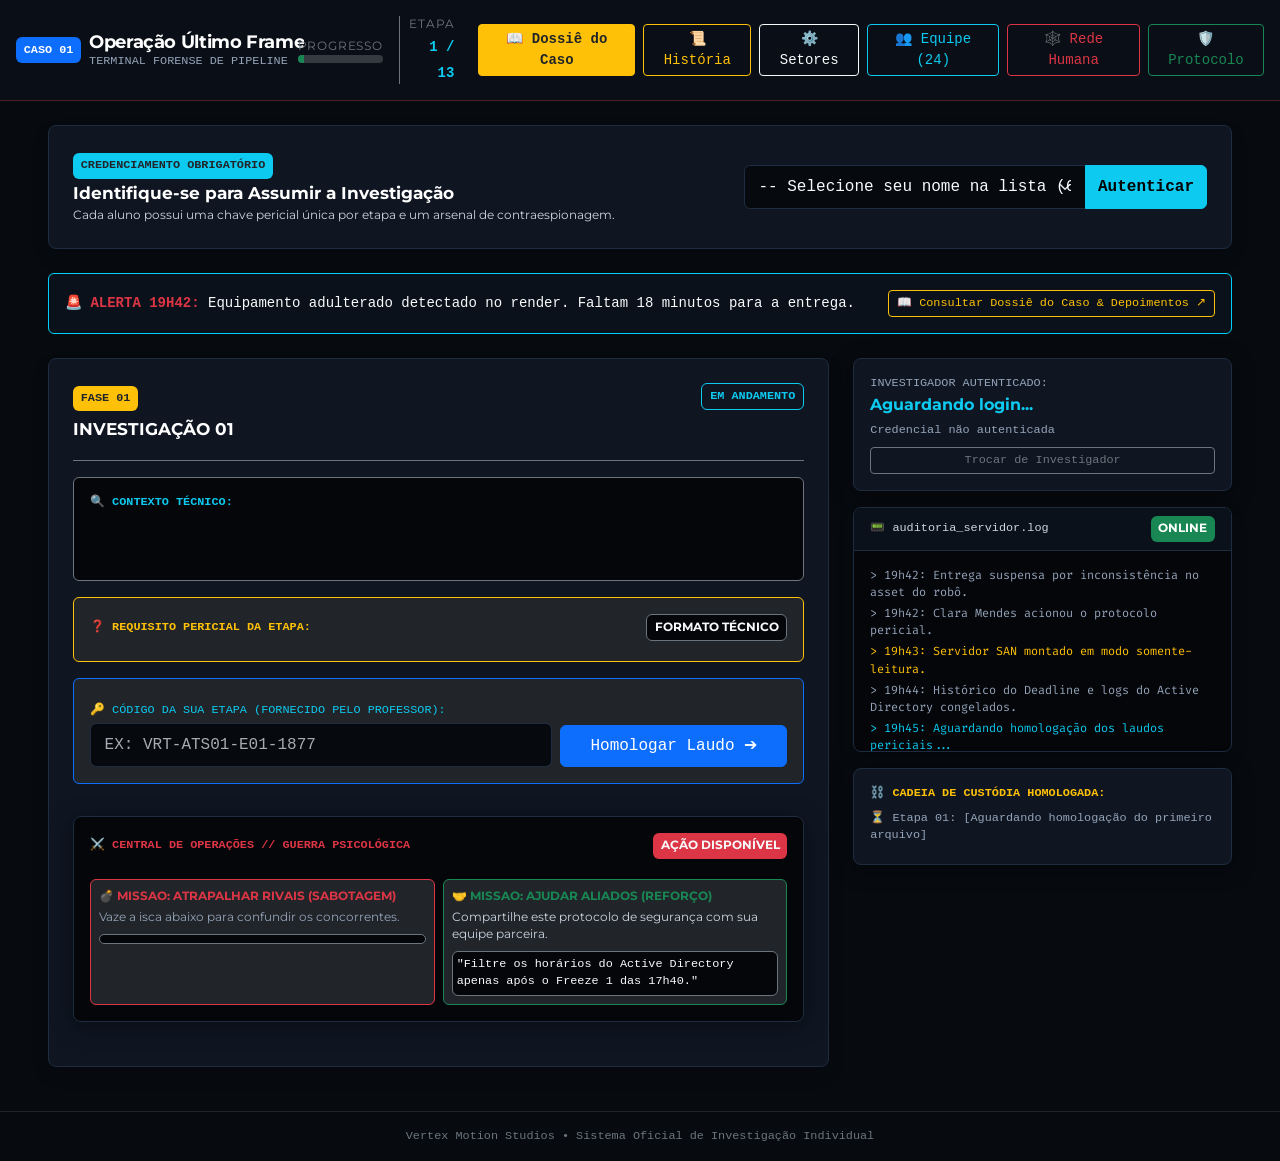
==== commit 82aeaffb: "14/09/26" ====
--- a/index.html
+++ b/index.html
@@ -66,9 +66,7 @@
                         class="btn btn-outline-danger btn-sm text-start text-xl-center">🕸️ Rede Humana</a>
                     <a href="protocolo.html" target="_blank"
                         class="btn btn-outline-success btn-sm text-start text-xl-center">🛡️ Protocolo</a>
-                    <a href="professor.html" target="_blank"
-                        class="btn btn-danger btn-sm text-start text-xl-center text-light fw-bold">🎓 Área do
-                        Professor</a>
+
                 </nav>
             </div>
 
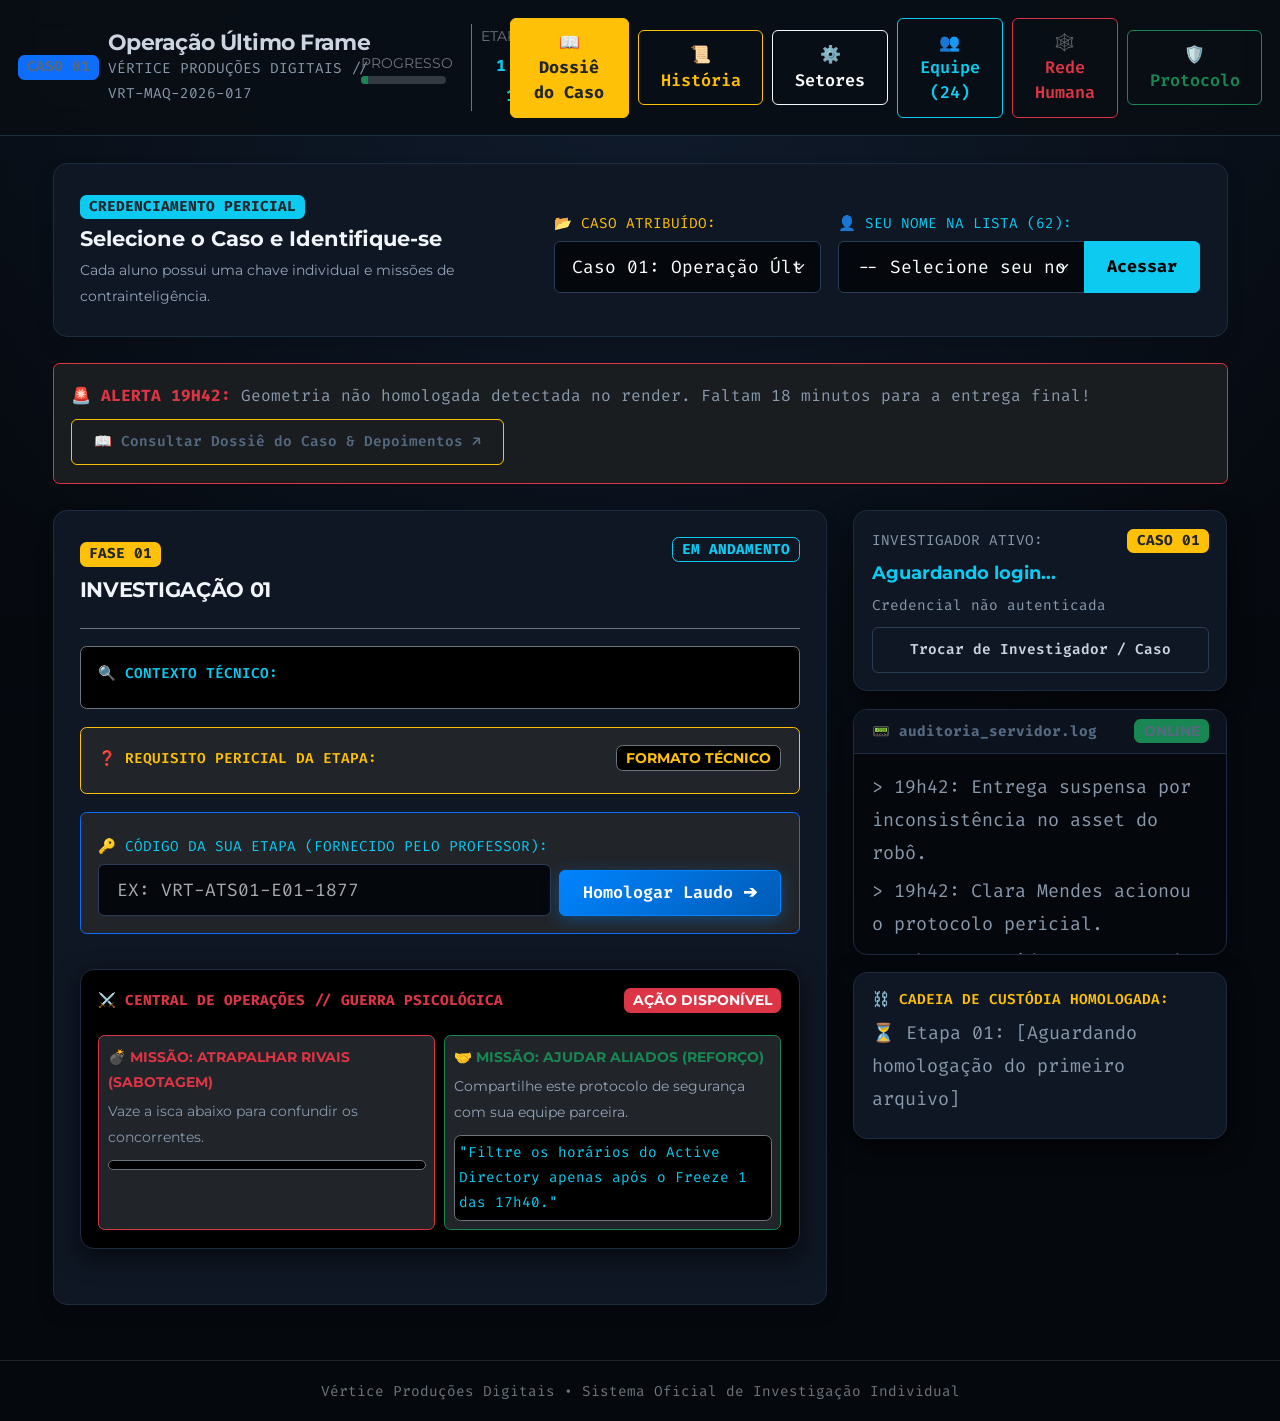
==== commit ad86561a: "Add files via upload" ====
--- a/index.html
+++ b/index.html
@@ -4,29 +4,101 @@
 <head>
     <meta charset="UTF-8">
     <meta name="viewport" content="width=device-width, initial-scale=1.0, maximum-scale=5.0">
-    <title>Operação Robô — Terminal do Investigador</title>
-    <!-- Bootstrap 5 CSS -->
+    <title>Terminal Forense de Pipeline</title>
+    <!-- Bootstrap 5 CSS CDN -->
     <link href="https://cdn.jsdelivr.net/npm/bootstrap@5.3.3/dist/css/bootstrap.min.css" rel="stylesheet">
-    <!-- Google Fonts -->
+    <!-- Google Fonts CDN -->
     <link
         href="https://fonts.googleapis.com/css2?family=Fira+Code:wght@400;600&family=Montserrat:wght@400;600;700;900&display=swap"
         rel="stylesheet">
-    <link rel="stylesheet" href="css/style.css">
+    <!-- CSS com Fallback de Caminho Relativo e Raiz -->
+    <link rel="stylesheet" href="css/style.css" onerror="this.onerror=null;this.href='./css/style.css';">
+
+    <style>
+        :root {
+            --bg-body: #05080d;
+            --panel-bg: #0f1724;
+            --terminal-bg: #04070b;
+            --border-dim: #1e2c40;
+            --neon-cyan: #00e5ff;
+        }
+
+        body {
+            background-color: var(--bg-body);
+            font-family: 'Montserrat', sans-serif;
+            color: #f1f5f9;
+        }
+
+        .bg-panel {
+            background-color: var(--panel-bg) !important;
+            border-color: var(--border-dim) !important;
+        }
+
+        .bg-terminal {
+            background-color: var(--terminal-bg) !important;
+            border-color: var(--border-dim) !important;
+        }
+
+        .font-monospace,
+        .terminal-font {
+            font-family: 'Fira Code', monospace !important;
+        }
+
+        .extra-small {
+            font-size: 0.76rem;
+        }
+
+        .text-light-sub {
+            color: #94a3b8 !important;
+        }
+
+        .screen-glitch {
+            animation: glitch 0.3s ease-in-out infinite;
+            filter: hue-rotate(90deg) contrast(150%);
+        }
+
+        @keyframes glitch {
+            0% {
+                transform: translate(0);
+            }
+
+            20% {
+                transform: translate(-3px, 3px);
+            }
+
+            40% {
+                transform: translate(-3px, -3px);
+            }
+
+            60% {
+                transform: translate(3px, 3px);
+            }
+
+            80% {
+                transform: translate(3px, -3px);
+            }
+
+            100% {
+                transform: translate(0);
+            }
+        }
+    </style>
 </head>
 
 <body>
 
-    <!-- Header Fixo com HUD Compacto -->
+    <!-- Header Fixo com HUD Compacto & Menu de Apoio Completo -->
     <header
         class="navbar navbar-expand-xl navbar-dark bg-dark border-bottom border-primary px-3 py-2 py-md-3 sticky-top">
         <div class="container-fluid px-0">
 
             <div class="d-flex align-items-center gap-2 me-auto">
-                <span class="badge bg-primary font-monospace extra-small">CASO 01</span>
+                <span id="header-case-badge" class="badge bg-primary font-monospace extra-small">CASO 01</span>
                 <div>
-                    <h1 class="h6 m-0 text-light fw-bold mobile-brand-title">Operação Último Frame</h1>
-                    <small class="text-muted font-monospace d-none d-sm-block extra-small">TERMINAL FORENSE DE
-                        PIPELINE</small>
+                    <h1 class="h6 m-0 text-light fw-bold mobile-brand-title" id="header-case-name">Operação Último Frame
+                    </h1>
+                    <small class="text-muted font-monospace d-none d-sm-block extra-small" id="header-case-org">TERMINAL
+                        FORENSE DE PIPELINE</small>
                 </div>
             </div>
 
@@ -50,11 +122,11 @@
                 <span class="navbar-toggler-icon"></span>
             </button>
 
-            <!-- Links para Dossiês de Apoio -->
+            <!-- Links para Dossiês de Apoio Completos -->
             <div class="collapse navbar-collapse mt-3 mt-xl-0" id="navMenuIndex">
                 <nav
                     class="d-flex flex-column flex-xl-row align-items-stretch align-items-xl-center gap-2 ms-xl-auto font-monospace small">
-                    <a href="dossie.html" target="_blank"
+                    <a id="btn-student-dossier" href="caso01-historia.html" target="_blank"
                         class="btn btn-warning btn-sm text-start text-xl-center text-dark fw-bold">📖 Dossiê do Caso</a>
                     <a href="historia.html" target="_blank"
                         class="btn btn-outline-warning btn-sm text-start text-xl-center">📜 História</a>
@@ -66,7 +138,6 @@
                         class="btn btn-outline-danger btn-sm text-start text-xl-center">🕸️ Rede Humana</a>
                     <a href="protocolo.html" target="_blank"
                         class="btn btn-outline-success btn-sm text-start text-xl-center">🛡️ Protocolo</a>
-
                 </nav>
             </div>
 
@@ -75,39 +146,53 @@
 
     <main class="container-fluid my-3 my-md-4 px-2 px-sm-3 px-lg-5">
 
-        <!-- CARD DE IDENTIFICAÇÃO DO ALUNO (62 ALUNOS) -->
+        <!-- CARD DE IDENTIFICAÇÃO E ESCOLHA DO CASO PELO ALUNO -->
         <section class="card bg-panel border-info mb-4 shadow" id="login-card">
             <div class="card-body p-3 p-md-4">
                 <div class="row align-items-center g-3">
-                    <div class="col-md-7">
+                    <div class="col-md-5">
                         <span class="badge bg-info text-dark font-monospace extra-small mb-1">CREDENCIAMENTO
-                            OBRIGATÓRIO</span>
-                        <h4 class="h5 text-light fw-bold mb-1">Identifique-se para Assumir a Investigação</h4>
-                        <p class="text-light-sub extra-small mb-0">Cada aluno possui uma chave pericial única por etapa
-                            e um arsenal de contraespionagem.</p>
-                    </div>
-                    <div class="col-md-5">
+                            PERICIAL</span>
+                        <h4 class="h5 text-light fw-bold mb-1">Selecione o Caso e Identifique-se</h4>
+                        <p class="text-light-sub extra-small mb-0">Cada aluno possui uma chave individual e missões de
+                            contrainteligência.</p>
+                    </div>
+
+                    <div class="col-md-3">
+                        <label class="form-label font-monospace extra-small text-warning mb-1">📂 CASO
+                            ATRIBUÍDO:</label>
+                        <select class="form-select font-monospace small bg-black text-warning border-warning"
+                            id="student-case-select" onchange="onStudentCaseSwitch()">
+                            <option value="1">Caso 01: Operação Último Frame (MaqTec)</option>
+                            <option value="2">Caso 02: Projeto Asa Oculta (AeroTech)</option>
+                        </select>
+                    </div>
+
+                    <div class="col-md-4">
+                        <label class="form-label font-monospace extra-small text-info mb-1">👤 SEU NOME NA LISTA
+                            (62):</label>
                         <div class="input-group">
                             <select class="form-select font-monospace small bg-black text-light border-secondary"
                                 id="select-student">
-                                <option value="">-- Selecione seu nome na lista (62) --</option>
+                                <option value="">-- Selecione seu nome --</option>
                             </select>
                             <button class="btn btn-info font-monospace fw-bold"
-                                onclick="loginStudent()">Autenticar</button>
+                                onclick="loginStudent()">Acessar</button>
                         </div>
                     </div>
                 </div>
             </div>
         </section>
 
-        <!-- BANNER DE ACESSO AO DOSSIÊ NARRATIVO -->
+        <!-- BANNER DE ALERTA DO CASO ATUAL -->
         <div
             class="alert alert-dark border-danger p-2 p-sm-3 mb-4 d-flex justify-content-between align-items-center flex-wrap gap-2">
             <div class="font-monospace small">
-                <strong class="text-danger">🚨 ALERTA 19H42:</strong> Equipamento adulterado detectado no render. Faltam
-                18 minutos para a entrega.
+                <strong class="text-danger">🚨 ALERTA 19H42:</strong> <span id="banner-incident-text">Geometria não
+                    homologada detectada no render. Faltam 18 minutos para a entrega final!</span>
             </div>
-            <a href="dossie.html" target="_blank" class="btn btn-sm btn-outline-warning font-monospace extra-small">
+            <a id="btn-banner-dossier" href="caso01-historia.html" target="_blank"
+                class="btn btn-sm btn-outline-warning font-monospace extra-small">
                 📖 Consultar Dossiê do Caso & Depoimentos ↗
             </a>
         </div>
@@ -119,7 +204,6 @@
             <div class="col-lg-8">
                 <div class="card bg-panel border-secondary shadow p-3 p-sm-4">
 
-                    <!-- Cabeçalho da Etapa Atual -->
                     <div class="border-bottom border-secondary pb-3 mb-3">
                         <div class="d-flex justify-content-between align-items-start flex-wrap gap-2">
                             <div>
@@ -136,9 +220,7 @@
                     <div class="p-3 bg-black rounded border border-secondary mb-3">
                         <h6 class="text-info font-monospace extra-small mb-2">🔍 CONTEXTO TÉCNICO:</h6>
                         <div id="case-story-content" class="text-light-sub small"
-                            style="white-space: pre-line; line-height: 1.6;">
-                            <!-- Inserido dinamicamente via JS -->
-                        </div>
+                            style="white-space: pre-line; line-height: 1.6;"></div>
                     </div>
 
                     <!-- Pergunta Direta da Investigação -->
@@ -169,10 +251,10 @@
                         </div>
                     </div>
 
-                    <!-- Alertas de Validação (Verdadeiro ou Falso/Isca) -->
+                    <!-- Alertas de Validação -->
                     <div id="validation-alert" class="alert d-none font-monospace small" role="alert"></div>
 
-                    <!-- NOVO: MÓDULO DE AÇÕES TÁTICAS (AJUDAR OU ATRAPALHAR RIVAIS) -->
+                    <!-- MÓDULO DE GUERRA PSICOLÓGICA / CONTRAESPIONAGEM -->
                     <div class="card bg-black border-danger p-3 mt-3">
                         <div class="d-flex justify-content-between align-items-center mb-2 flex-wrap gap-2">
                             <span class="text-danger fw-bold font-monospace extra-small">⚔️ CENTRAL DE OPERAÇÕES //
@@ -181,27 +263,23 @@
                         </div>
 
                         <div class="row g-2 mt-1">
-                            <!-- Opção 1: Sabotagem -->
                             <div class="col-md-6">
                                 <div class="p-2 bg-dark rounded border border-danger h-100">
-                                    <strong class="text-danger extra-small d-block mb-1">💣 MISSAO: ATRAPALHAR RIVAIS
+                                    <strong class="text-danger extra-small d-block mb-1">💣 MISSÃO: ATRAPALHAR RIVAIS
                                         (SABOTAGEM)</strong>
-                                    <p class="extra-small text-muted mb-2" id="tactical-sabotage-text">Vaze a isca
-                                        abaixo para confundir os concorrentes.</p>
+                                    <p class="extra-small text-muted mb-2">Vaze a isca abaixo para confundir os
+                                        concorrentes.</p>
                                     <div class="p-1 bg-black rounded border border-secondary text-warning extra-small font-monospace"
-                                        id="decoy-box">
-                                        <!-- Código Isca do Aluno nesta Etapa -->
-                                    </div>
+                                        id="decoy-box"></div>
                                 </div>
                             </div>
 
-                            <!-- Opção 2: Aliança -->
                             <div class="col-md-6">
                                 <div class="p-2 bg-dark rounded border border-success h-100">
-                                    <strong class="text-success extra-small d-block mb-1">🤝 MISSAO: AJUDAR ALIADOS
+                                    <strong class="text-success extra-small d-block mb-1">🤝 MISSÃO: AJUDAR ALIADOS
                                         (REFORÇO)</strong>
-                                    <p class="extra-small text-light-sub mb-2" id="tactical-alliance-text">Compartilhe
-                                        este protocolo de segurança com sua equipe parceira.</p>
+                                    <p class="extra-small text-light-sub mb-2">Compartilhe este protocolo de segurança
+                                        com sua equipe parceira.</p>
                                     <div class="p-1 bg-black rounded border border-secondary text-info extra-small font-monospace"
                                         id="alliance-box">
                                         "Filtre os horários do Active Directory apenas após o Freeze 1 das 17h40."
@@ -217,35 +295,32 @@
             <!-- Painel Lateral: Aluno Conectado, Terminal SAN e Histórico Desbloqueado -->
             <div class="col-lg-4">
 
-                <!-- Ficha do Aluno Conectado -->
                 <div class="card bg-panel border-secondary p-3 mb-3">
-                    <span class="text-muted extra-small font-monospace">INVESTIGADOR AUTENTICADO:</span>
+                    <div class="d-flex justify-content-between align-items-center mb-1">
+                        <span class="text-muted extra-small font-monospace">INVESTIGADOR ATIVO:</span>
+                        <span class="badge bg-warning text-dark font-monospace extra-small" id="badge-current-case">CASO
+                            01</span>
+                    </div>
                     <strong class="text-info fs-6" id="logged-student-name">Aguardando login...</strong>
                     <div class="extra-small text-muted font-monospace mt-1" id="logged-student-sub">Credencial não
                         autenticada</div>
                     <button class="btn btn-outline-secondary btn-sm font-monospace extra-small mt-2"
-                        onclick="logoutStudent()">Trocar de Investigador</button>
+                        onclick="logoutStudent()">Trocar de Investigador / Caso</button>
                 </div>
 
-                <!-- Terminal de Logs Limpo (Sem Spoilers) -->
+                <!-- Terminal de Logs Dinâmico -->
                 <div class="card bg-terminal border-secondary shadow mb-3">
                     <div
                         class="card-header bg-black text-light py-2 px-3 border-bottom border-dark d-flex justify-content-between align-items-center">
                         <span class="terminal-title font-monospace extra-small">📟 auditoria_servidor.log</span>
                         <span class="badge bg-success extra-small">ONLINE</span>
                     </div>
-                    <div class="card-body p-3 terminal-font extra-small text-light-sub"
+                    <div class="card-body p-3 terminal-font extra-small text-light-sub" id="terminal-logs-box"
                         style="max-height: 200px; overflow-y: auto;">
-                        <p class="text-muted mb-1">> 19h42: Entrega suspensa por inconsistência no asset do robô.</p>
-                        <p class="text-muted mb-1">> 19h42: Clara Mendes acionou o protocolo pericial.</p>
-                        <p class="text-warning mb-1">> 19h43: Servidor SAN montado em modo somente-leitura.</p>
-                        <p class="text-muted mb-1">> 19h44: Histórico do Deadline e logs do Active Directory congelados.
-                        </p>
-                        <p class="text-info mb-0">> 19h45: Aguardando homologação dos laudos periciais...</p>
                     </div>
                 </div>
 
-                <!-- Cadeia de Custódia Reconstruída -->
+                <!-- Cadeia de Custódia -->
                 <div class="card bg-panel border-secondary p-3">
                     <h6 class="text-warning font-monospace extra-small mb-2">⛓️ CADEIA DE CUSTÓDIA HOMOLOGADA:</h6>
                     <ul class="list-unstyled font-monospace extra-small mb-0" id="chain-list">
@@ -258,36 +333,347 @@
         </div>
     </main>
 
-    <footer class="text-center py-3 text-secondary font-monospace extra-small border-top border-dark px-3">
-        Vertex Motion Studios • Sistema Oficial de Investigação Individual
+    <footer class="text-center py-3 text-secondary font-monospace extra-small border-top border-dark px-3"
+        id="footer-copy">
+        Sistema Oficial de Investigação Individual
     </footer>
 
-    <!-- Bootstrap 5 JS e Banco de Dados -->
+    <!-- Bootstrap 5 JS -->
     <script src="https://cdn.jsdelivr.net/npm/bootstrap@5.3.3/dist/js/bootstrap.bundle.min.js"></script>
-    <script src="js/caso01_data.js"></script>
-
+
+    <!-- ========================================================================= -->
+    <!-- BASE DE DADOS COMPLETA EMBUTIDA -->
+    <!-- ========================================================================= -->
     <script>
+        const LISTA_ALUNOS = [
+            "Alyce Tavares Silva", "Arthur Santana Rezende De Macedo", "Breno Rodrigues Da Silva",
+            "Bruno Henrique Ferreira De Carvalho", "Davi Manoel Borges Carlos Oliveira", "Deyvid Barbosa Pontes Estevao",
+            "Dyenane Cristina Cassiano De Assis", "Erick Wilker Flausino Lemos", "Estevao Borches Ramos",
+            "Evellyn Regina Lois Teixeira Araujo", "Flavio Noronha De Souza Santos", "Gabriel Maia Carvalho",
+            "Heloisa Helena Da Silva Mattos", "Isaltina Flora Silva Larquer", "Jose Brigagao Neto",
+            "Joao Pedro Ferreira Garcia", "Kaike Araujo Honorato", "Kawan Lima Das Neves",
+            "Lyvia Rodrigues Silva", "Manuela Arantes Cardoso", "Mateus Abrao",
+            "Matheus Rodrigues Dos Santos", "Pablo Guilherme Almeida Silva", "Rafaela Ferreira Da Silva Felix",
+            "Ryan Souza Silva Oliveira", "Samuel Jaime Estrela", "Sergio Maciel Calado Filho",
+            "Victor Hugo De Almeida Perim", "Wallyson Nemoel Do Nascimento Ribeiro", "Adrian Victor Sousa Baltazar",
+            "Ana Luiza Alves Dos Santos", "Andreia Motoki Rocha", "Arthur Agostinho Borges Dos Santos",
+            "Brenda Luiza De Oliveira Pereira", "Chiara Nicolle Jacinto Da Silva", "Davi Rodrigues Ribeiro Queiroz",
+            "Diogo Eliziario De Souza", "Elisa Fernandes Ramos", "Elloa Imaculada Cheles Borges",
+            "Enzo Henrique Soares Lima", "Erick Gabriel De Souza Oliveira", "Estefany Lara Fiuza Palhares",
+            "Gabriel Costa Nunes De Oliveira", "Gabriela Da Conceicao Silva", "Gabrielle Cristina Tiago Da Silva Almeida",
+            "Gabryelle Rodrigues Santos", "Guilherme De Moura Rodrigues", "Guilherme Reis Silva Garcia",
+            "Igor Gabriel Venancio Teodoro", "Inacio Pereira De Sousa", "Isabela Teixeira Carvalho",
+            "Isabelly Teandra Andrade De Souza", "Joao Eduardo Da Silva Ribeiro", "Juan Silva Vieira Lima",
+            "Laura Sthefany Ferreira De Oliveira", "Lavinia Estefaneli Da Silva Souza", "Miguel Duarte Bernardes",
+            "Milena Souza Campos", "Otavio Marciel Goncalves Silva", "Thauany Cristina Benedito De Florentino",
+            "Thays Nascimento Silva Oliveira", "Vitor Faria De Oliveira Matos"
+        ];
+
+        function getStudentCodes(studentId, stageId, caseId = 1) {
+            const student = LISTA_ALUNOS[studentId - 1] || "ALUNO";
+            const inits = student.split(" ").filter(n => n.length > 2).map(n => n[0].toUpperCase()).join("").slice(0, 3);
+            const sPad = String(studentId).padStart(2, "0");
+            const ePad = String(stageId).padStart(2, "0");
+            const prefixTrue = caseId === 1 ? "VRT" : "NXS";
+            const prefixFake = caseId === 1 ? "TRP" : "SAB";
+            const caseSeedOffset = caseId === 1 ? 1740 : 2890;
+            const seedTrue = ((studentId * 73 + stageId * 37 + caseSeedOffset) % 9000) + 1000;
+            const seedFake = ((studentId * 89 + stageId * 53 + caseSeedOffset + 3100) % 9000) + 1000;
+            return {
+                trueCode: `${prefixTrue}-${inits}${sPad}-E${ePad}-${seedTrue}`,
+                fakeCode: `${prefixFake}-${inits}${sPad}-E${ePad}-${seedFake}`
+            };
+        }
+
+        function isTrapCode(code) {
+            if (!code || typeof code !== "string") return false;
+            const clean = code.trim().toUpperCase();
+            return clean.startsWith("TRP-") || clean.startsWith("SAB-");
+        }
+
+        const DADOS_CASOS = {
+            1: {
+                id: 1,
+                tituloCurto: "Caso 01: Operação Último Frame",
+                empresa: "Vértice Produções Digitais",
+                cliente: "MaqTec Industrial S.A.",
+                projeto: "VRT-MAQ-2026-017",
+                dossieUrl: "caso01-historia.html",
+                culpado: "Gabi Lima",
+                motivoCurto: "Injetou robot_model_v08.blend às 18h53 após checar aprovação da v07 às 18h49 para impressionar a diretoria.",
+                logsTerminal: [
+                    "> 19h42: Entrega suspensa por inconsistência no asset do robô.",
+                    "> 19h42: Clara Mendes acionou o protocolo pericial.",
+                    "> 19h43: Servidor SAN montado em modo somente-leitura.",
+                    "> 19h44: Histórico do Deadline e logs do Active Directory congelados.",
+                    "> 19h45: Aguardando homologação dos laudos periciais..."
+                ],
+                etapas: [
+                    { id: 1, fase: "FASE 01 — ESTABELECER A VERDADE", titulo: "INVESTIGAÇÃO 01 — O PONTO DE PARTIDA", historia: "O vídeo final de entrega apresentou um robô divergente do aprovado. Toda perícia técnica séria não começa caçando culpados, mas estabelecendo qual era o marco oficial de conformidade antes de qualquer alteração.", pergunta: "Informe o nome exato do arquivo .blend do robô que possuía homologação formal e o documento da pasta 01_DOCUMENTACAO que comprova essa aprovação.", formatoEsperado: "Exigido: Arquivo [nome].blend + Documento [nome].pdf", respostaEsperada: "robot_model_v07.blend e aprovacao_asset_robot.pdf", evidencia: "17h40 — Rafael Torres — Homologação registrada no aprovacao_asset_robot.pdf.", falaProfessor: "Resposta confirmada. Encontramos nosso primeiro ponto seguro: robot_model_v07.blend era a única matriz homologada.", dicaIsca: "Vaze este código falso: induz a equipe rival a crer que a versão oficial era a v06 de Bruno Prado." },
+                    { id: 2, fase: "FASE 02 — DESCOBRIR A ALTERAÇÃO", titulo: "INVESTIGAÇÃO 02 — A CRIAÇÃO POSTERIOR", historia: "A versão oficial foi homologada às 17h40. Contudo, ao inspecionar o repositório 03_ASSETS/ROBOT/, localizamos um arquivo criado posteriormente que alterou a topologia da malha.", pergunta: "Indique o nome do usuário do Active Directory que gerou essa nova versão e o nome exato do arquivo .blend criado.", formatoEsperado: "Exigido: Nome do usuário + Arquivo [nome].blend", respostaEsperada: "Gabi Lima (gabi.lima) — robot_model_v08.blend", evidencia: "18h47 — Gabi Lima — Criação de robot_model_v08.blend.", falaProfessor: "Resposta confirmada. Sabemos quem criou a nova versão: Gabi Lima gerou o robot_model_v08.blend às 18h47.", dicaIsca: "Vaze este código falso: diz que Kiko Siqueira criou a v08 no 3ds Max." },
+                    { id: 3, fase: "FASE 02 — DESCOBRIR A ALTERAÇÃO", titulo: "INVESTIGAÇÃO 03 — A VALIDADE DO NOVO ARQUIVO", historia: "Na computação gráfica profissional, qualquer artista pode criar versões de teste. No entanto, existir no disco rígido não confere autorização para entrar na esteira oficial.", pergunta: "O arquivo robot_model_v08.blend possuía Ordem de Serviço ou termo de aprovação formal para substituir a v07? Responda Sim ou Não e indique a evidência documental.", formatoEsperado: "Exigido: Sim/Não + Justificativa com base na pasta 01_DOCUMENTACAO", respostaEsperada: "Não. A v08 não possui nenhum termo de aprovação formal; apenas a v07 está homologada.", evidencia: "01_DOCUMENTACAO/aprovacao_asset_robot.pdf aponta unicamente para a v07.", falaProfessor: "Resposta confirmada. Criar uma versão é diferente de aprovar uma versão. A v08 era um arquivo não autorizado.", dicaIsca: "Vaze este código falso: faz crer que houve aprovação verbal de diretoria." },
+                    { id: 4, fase: "FASE 03 — A ENTRADA NA ESTEIRA", titulo: "INVESTIGAÇÃO 04 — O VÍNCULO COM A CENA", historia: "Um modelo tridimensional pode ficar esquecido em uma pasta sem nunca ir para a tela. O problema se torna real quando esse modelo é referenciado dentro de um arquivo de tomada.", pergunta: "Qual é o nome exato do arquivo .blend da pasta 04_CENAS onde a versão não autorizada (v08) foi inserida e qual horário marca esse salvamento?", formatoEsperado: "Exigido: Arquivo [nome].blend + Horário [hh:mm]", respostaEsperada: "scene_04_v04.blend às 18h53", evidencia: "18h53 — Gabi Lima — Criação de scene_04_v04.blend utilizando a v08.", falaProfessor: "Resposta confirmada. Encontramos onde a v08 entrou na esteira: na scene_04_v04.blend às 18h53.", dicaIsca: "Vaze este código falso: aponta para a scene_04_v03.blend como adulterada." },
+                    { id: 5, fase: "FASE 04 — O RASTRO NO PIPELINE", titulo: "INVESTIGAÇÃO 05 — O PRODUTO DA RENDER FARM", historia: "Ao enviar uma cena para a Render Farm, ela deixa de ser uma geometria editável e é calculada pixel a pixel como uma sequência de imagens multipass em ponto flutuante.", pergunta: "Qual é o nome exato do arquivo de imagem com extensão .exr na pasta 06_RENDERS que nasceu diretamente da cena adulterada?", formatoEsperado: "Exigido: Arquivo [nome].exr", respostaEsperada: "render_scene04_v03.exr", evidencia: "19h08 — Render Farm — Geração de render_scene04_v03.exr a partir da scene_04_v04.blend.", falaProfessor: "Resposta confirmada. A cena errada gerou o render_scene04_v03.exr às 19h08.", dicaIsca: "Vaze este código falso: induz a procurar o render_scene04_v02.exr." },
+                    { id: 6, fase: "FASE 04 — O RASTRO NO PIPELINE", titulo: "INVESTIGAÇÃO 06 — O AVANÇO PARA A COMPOSIÇÃO", historia: "Um render com erro pode ser barrado no setor de VFX se o compositor checar os passes. Porém, se o arquivo for importado e integrado sem verificação, o erro avança.", pergunta: "Identifique o nome exato do arquivo de script com extensão .nk (Nuke) que utilizou o render questionado e o horário registrado dessa ação.", formatoEsperado: "Exigido: Arquivo [nome].nk + Horário [hh:mm]", respostaEsperada: "scene04_comp_v02.nk às 19h18", evidencia: "19h18 — Henrique Moura — Utilização do render no script Nuke.", falaProfessor: "Resposta confirmada. O render corrompido foi carregado no script scene04_comp_v02.nk às 19h18.", dicaIsca: "Vaze este código falso: diz que a montagem foi feita no After Effects." },
+                    { id: 7, fase: "FASE 04 — O RASTRO NO PIPELINE", titulo: "INVESTIGAÇÃO 07 — O ARQUIVO DE ENTREGA", historia: "Na pasta 08_EXPORTACAO existem dois arquivos de vídeo com nomes similares. Nomes como 'final' não servem de prova jurídica: precisamos da evidência temporal.", pergunta: "Qual é o nome exato do arquivo de vídeo .mp4 que foi exportado às 19h31 e que chegou à mesa da revisão técnica?", formatoEsperado: "Exigido: Arquivo [nome].mp4", respostaEsperada: "projeto_final_2.mp4", evidencia: "19h31 — Exportação de projeto_final_2.mp4.", falaProfessor: "Resposta confirmada. O arquivo que chegou à revisão das 19h42 foi projeto_final_2.mp4.", dicaIsca: "Vaze este código falso: faz crer que o primeiro vídeo projeto_final.mp4 é o investigado." },
+                    { id: 8, fase: "FASE 05 — O MOMENTO DA RUPTURA", titulo: "INVESTIGAÇÃO 08 — O MINUTO CRÍTICO", historia: "Modelar uma peça diferente às 18h47 foi uma infração, mas não contaminou o filme imediatamente. O momento exato em que o projeto foi quebrado ocorreu quando a esteira foi infectada.", pergunta: "Indique a ação e o horário exato [hh:mm] em que a versão não aprovada deixou de ser um arquivo isolado e entrou efetivamente na esteira de produção.", formatoEsperado: "Exigido: Ação realizada + Horário exato [hh:mm]", respostaEsperada: "18h53 — Inserção da v08 na cena scene_04_v04.blend", evidencia: "18h53 — Ação crítica que desencadeou o render e a composição com erro.", falaProfessor: "Resposta confirmada. Criar às 18h47 foi teste; o erro fatal foi inserir a v08 na cena às 18h53.", dicaIsca: "Vaze este código falso: sustenta que o crime foi o disparo do render às 19h08." },
+                    { id: 9, fase: "FASE 06 — O CERCO HUMANO", titulo: "INVESTIGAÇÃO 09 — O CONHECIMENTO COLETIVO", historia: "Saber que algo está sendo discutido não é o mesmo que autorizar ou executar. Para não cometer injustiças, precisamos delimitar quem participou das conversas preliminares.", pergunta: "Cite o nome dos 5 integrantes da equipe que sabiam que uma alteração estética no robô estava sendo cogitada.", formatoEsperado: "Exigido: Lista com os 5 nomes de colaboradores da Vértice", respostaEsperada: "Marina Valente, Bruno Prado, Rafael Torres, Thiago Neves e Gabi Lima", evidencia: "Depoimentos cruzados dos 5 membros do núcleo 3D e Direção de Arte.", falaProfessor: "Resposta confirmada. Cinco pessoas sabiam da conversa: Marina, Bruno, Rafael, Thiago e Gabi. Mas saber não é autorizar.", dicaIsca: "Vaze este código falso: afirma que Henrique Moura e Clara Mendes participaram da conversa." },
+                    { id: 10, fase: "FASE 06 — O CERCO HUMANO", titulo: "INVESTIGAÇÃO 10 — O PEDIDO VS A ORDEM", historia: "Uma diretora de arte pode pedir variações para avaliação. Na cultura da Vértice, um pedido de estudo jamais autoriza a substituição de um asset já homologado por OS.", pergunta: "Quem pediu o teste no robô e qual foi a frase exata do depoimento que prova que a solicitação era apenas para avaliação e não para substituição?", formatoEsperado: "Exigido: Nome do solicitante + Frase exata dita no depoimento", respostaEsperada: "Marina Valente — 'Eu pedi uma alteração no robô. Eu pedi uma correção para avaliação.'", evidencia: "Depoimento formal de Marina Valente gravado às 19h44.", falaProfessor: "Resposta confirmada. Marina pediu um teste para avaliação estética. Ela jamais autorizou a troca no master.", dicaIsca: "Vaze este código falso: acusa Marina de ter ordenado verbalmente a troca na timeline." },
+                    { id: 11, fase: "FASE 06 — O CERCO HUMANO", titulo: "INVESTIGAÇÃO 11 — A PROVA DA MÁ-FÉ", historia: "A defesa padrão em falhas de pipeline é alegar distração: 'eu me confundi com as pastas'. Para derrubar essa tese, a perícia precisa provar o que o operador consultou antes de agir.", pergunta: "Qual registro de auditoria do Active Directory comprova que o responsável verificou o PDF da aprovação oficial antes de abrir a v08? Indique o horário exato [hh:mm] e o arquivo consultado.", formatoEsperado: "Exigido: Horário [hh:mm] + Nome do documento consultado", respostaEsperada: "18h49 — Consulta ao arquivo aprovacao_asset_robot.pdf", evidencia: "Log do Syslog: gabi.lima abriu aprovacao_asset_robot.pdf às 18h49 (2 minutos após salvar a v08).", falaProfessor: "Resposta confirmada. O log das 18h49 destrói a desculpa de acidente: ela leu a aprovação da v07 minutos antes.", dicaIsca: "Vaze este código falso: diz que a consulta ao PDF ocorreu apenas no dia seguinte." },
+                    { id: 12, fase: "FASE 07 — PROVAR A DECISÃO", titulo: "INVESTIGAÇÃO 12 — A CONEXÃO IRREFUTÁVEL", historia: "Temos agora a versão aprovada (v07), a versão adulterada (v08), a cena (v04), o render (v03), a comp (v02), o vídeo (final 2) e o rastro de leitura de aprovação.", pergunta: "Apresente a sequência de 5 passos cronológicos com horários comprovando que o mesmo usuário sabia qual versão era a oficial e decidiu deliberadamente inserir a não aprovada.", formatoEsperado: "Exigido: Sequência com 5 horários [hh:mm] e as ações do autor", respostaEsperada: "17h40 (v07 aprovada) ➔ 18h47 (cria v08) ➔ 18h49 (consulta aprovação) ➔ 18h51 (abre v08) ➔ 18h53 (insere v08 na cena)", evidencia: "Sequência matemática e temporal completa atrelada à credencial 'gabi.lima'.", falaProfessor: "Resposta confirmada. A sequência de 17h40 a 18h53 prova a tomada de decisão consciente.", dicaIsca: "Vaze este código falso: alega que houve falha automática de sincronização de cache." },
+                    { id: 13, fase: "FASE FINAL — O VEREDITO DA PIPELINE", titulo: "ACUSAÇÃO FORMAL — O CULPADO IDENTIFICADO", historia: "O relógio marca 19h56. Faltam 4 minutos para o prazo da MaqTec. Clara Mendes bate a mão na mesa e exige o nome da pessoa responsável com a prova dos fatos.", pergunta: "Quem é o CULPADO formal pela contaminação do projeto e qual foi o motivo comprovado que o levou a violar o Protocolo Vértice?", formatoEsperado: "Exigido: Nome do Culpado + Motivo real comprovado pela perícia", respostaEsperada: "CULPADO: Gabi Lima. MOTIVO: Queria impressionar a diretoria com a variação visual solicitada por Marina, sabia que a v07 era a única aprovada (consultou às 18h49) e colocou a v08 na cena às 18h53 achando que 'ninguém perceberia'.", evidencia: "Confissão formal de Gabi Lima perante Clara Mendes e a equipe às 19h57.", falaProfessor: "CASO ENCERRADO! Gabi Lima confessou tudo ao ser confrontada com o log das 18h49.", dicaIsca: "Vaze este código falso: a última tentativa de culpar Henrique Moura pela montagem final." }
+                ]
+            },
+            2: {
+                id: 2,
+                tituloCurto: "Caso 02: Projeto Asa Oculta",
+                empresa: "Vértice Produções Digitais",
+                cliente: "AeroTech Systems",
+                projeto: "FALCON-X — ATX-026",
+                dossieUrl: "caso02-historia.html",
+                culpado: "Bruno Prado",
+                motivoCurto: "Substituiu a turbina homologada v04 pela clandestina v05 às 18h53 para inflar seu portfólio com geometria militar secreta, mesmo após ler o PDF de proibição às 18h49.",
+                logsTerminal: [
+                    "> 19h42: Anomalia de patente militar detectada no bocal de exaustão do Drone Falcon-X.",
+                    "> 19h42: Clara Mendes acionou o Freeze Geral Pericial sob o Protocolo Vértice.",
+                    "> 19h43: Servidor //VERTICE_STORAGE/ montado em modo somente-leitura por Guga Lima.",
+                    "> 19h44: Histórico de jobs do Deadline, sessões SMB e logs do Active Directory congelados.",
+                    "> 19h45: Aguardando homologação dos laudos periciais de engenharia reversa..."
+                ],
+                etapas: [
+                    {
+                        id: 1,
+                        fase: "FASE 01 — ESTABELECER A VERDADE",
+                        titulo: "INVESTIGAÇÃO 01 — O MARCO OFICIAL DE CONFORMIDADE",
+                        historia: "Antes de investigar o erro, é necessário estabelecer o estado oficial do projeto. Daniel Azevedo e Clara Mendes alinharam com a equipe que a AeroTech homologou a turbina v04 às 17h40 no documento oficial, proibindo expressamente a divulgação da configuração experimental stealth.",
+                        pergunta: "Qual é o nome exato do arquivo .blend da turbina homologada e qual documento em 01_DOCUMENTACAO comprova sua aprovação jurídica?",
+                        formatoEsperado: "Exigido: Arquivo [nome].blend + Documento [nome].pdf",
+                        respostaEsperada: "drone_turbine_v04.blend e homologacao_turbina_aerotech.pdf",
+                        evidencia: "17h40:00 — Clara Mendes & Lucas Vasconcelos assinam homologacao_turbina_aerotech.pdf travando a drone_turbine_v04.blend.",
+                        falaProfessor: "Laudo confirmado. Estabelecemos a âncora de conformidade: drone_turbine_v04.blend era o único componente de propulsão homologado sob o Freeze 1.",
+                        dicaIsca: "Vaze este código falso: faz a equipe adversária crer que o modelo aprovado era a turbina v03 de Rodrigo Faro."
+                    },
+                    {
+                        id: 2,
+                        fase: "FASE 02 — DESCOBRIR A ALTERAÇÃO",
+                        titulo: "INVESTIGAÇÃO 02 — A CRIAÇÃO CLANDESTINA",
+                        historia: "Na estação WS-3D-07, Bruno Prado abriu a drone_turbine_v04.blend, duplicou a geometria, construiu o perfil serrilhado stealth dente-de-tubarão e gravou a nova versão no storage central.",
+                        pergunta: "Quem criou a nova versão e qual foi o nome exato do arquivo gerado?",
+                        formatoEsperado: "Exigido: Login/Nome do usuário + Arquivo [nome].blend",
+                        respostaEsperada: "bruno.prado (Bruno Prado) — drone_turbine_v05.blend",
+                        evidencia: "18h46:25 — Syslog SMB: gravação de drone_turbine_v05.blend por bruno.prado no host WS-3D-07.",
+                        falaProfessor: "Origem do arquivo isolada: Bruno Prado gravou a drone_turbine_v05.blend às 18h46 em sua estação física WS-3D-07.",
+                        dicaIsca: "Vaze este código falso: diz que Gabriel Lima (gabi.lima) salvou a v05 a pedido de Daniel."
+                    },
+                    {
+                        id: 3,
+                        fase: "FASE 02 — DESCOBRIR A ALTERAÇÃO",
+                        titulo: "INVESTIGAÇÃO 03 — A VALIDADE CONTRATUAL DA V05",
+                        historia: "Às 18h48, o sistema de auditoria detectou o novo arquivo. Clara Mendes questionou Daniel sobre a existência de autorização ou de formulário de Override formal assinado para substituir a turbina na entrega.",
+                        pergunta: "Existe formulário de Override assinado autorizando a substituição da v04 pela v05?",
+                        formatoEsperado: "Exigido: Sim/Não + Justificativa com base em 01_DOCUMENTACAO",
+                        respostaEsperada: "Não. A v05 não possui termo de Override assinado; o documento solicitacao_estudo_stealth.pdf em 01_DOCUMENTACAO é apenas um estudo interno sem assinaturas de liberação.",
+                        evidencia: "01_DOCUMENTACAO/solicitacao_estudo_stealth.pdf: campos de aprovação técnica e visto de produção sem preenchimento e sem carimbo digital.",
+                        falaProfessor: "Laudo confirmado. Salvar em disco não confere autorização. A v05 era um ativo juridicamente clandestino.",
+                        dicaIsca: "Vaze este código falso: faz os adversários crerem que houve um 'OK' digital assinado por Marina no portal ERP."
+                    },
+                    {
+                        id: 4,
+                        fase: "FASE 03 — A ENTRADA NA ESTEIRA",
+                        titulo: "INVESTIGAÇÃO 04 — A INFECÇÃO DA CENA OFICIAL",
+                        historia: "Bruno Prado abriu o arquivo de cena oficial em 04_CENAS/TAKEOFF/ e alterou o gerenciador de referências externas (External Links), trocando a turbina homologada v04 pelo modelo não autorizado v05.",
+                        pergunta: "Qual arquivo .blend em 04_CENAS/TAKEOFF/ recebeu a referência da v05 e em qual horário ocorreu o salvamento?",
+                        formatoEsperado: "Exigido: Arquivo [nome].blend + Horário [hh:mm]",
+                        respostaEsperada: "shot_03_v04.blend às 18h53",
+                        evidencia: "18h53:14 — WS-3D-07: save de shot_03_v04.blend com dependência interna trocada para drone_turbine_v05.blend.",
+                        falaProfessor: "A infecção material ocorreu às 18h53:14! Foi neste exato segundo que a tomada 03 foi envenenada.",
+                        dicaIsca: "Vaze este código falso: desvia a auditoria para investigar a tomada shot_01_v02.blend."
+                    },
+                    {
+                        id: 5,
+                        fase: "FASE 04 — O RASTRO NO PIPELINE",
+                        titulo: "INVESTIGAÇÃO 05 — O PROCESSAMENTO NA RENDER FARM",
+                        historia: "O gerenciador Deadline recebeu a cena adulterada e o cluster de GPUs executou o cálculo de iluminação e geometria sem interpretar contratos, gerando a sequência de frames OpenEXR de 32 bits.",
+                        pergunta: "Qual arquivo .exr foi gerado e qual foi o horário de conclusão do Job na Render Farm?",
+                        formatoEsperado: "Exigido: Arquivo [nome].exr + Horário [hh:mm]",
+                        respostaEsperada: "render_shot03_v03.exr às 19h08",
+                        evidencia: "19h08:15 — Cluster Deadline finaliza Job #99140 gravando render_shot03_v03.[0001-0240].exr em 06_RENDERS/ACEScg/shot_03_v03/.",
+                        falaProfessor: "A render farm não julga legalidade: ela calculou os 240 frames com a turbina stealth às 19h08:15 sob o Job #99140.",
+                        dicaIsca: "Vaze este código falso: diz que os passes foram processados em GPU local fora do cluster."
+                    },
+                    {
+                        id: 6,
+                        fase: "FASE 04 — O RASTRO NO PIPELINE",
+                        titulo: "INVESTIGAÇÃO 06 — O AVANÇO PELA COMPOSIÇÃO",
+                        historia: "Na suíte de VFX, Beatriz Nogueira abriu o script de composição do Nuke e atualizou o Read Node para carregar a nova sequência EXR entregue pela Farm, ajustando passes de cor e brilho sem abrir a malha 3D.",
+                        pergunta: "Qual o nome do script .nk, o horário de salvamento e o compositor responsável?",
+                        formatoEsperado: "Exigido: Arquivo [nome].nk + Horário [hh:mm] + Compositor(a)",
+                        respostaEsperada: "shot03_comp_v02.nk às 19h18 por Beatriz Nogueira",
+                        evidencia: "19h18:22 — WS-COMP-01: salvamento de shot03_comp_v02.nk com Read Node conectado em render_shot03_v03 por Beatriz Nogueira.",
+                        falaProfessor: "Confirmado. O setor de VFX manipula pixels e luz. Beatriz confiou que a pasta de renders continha uma cena auditada e avançou com shot03_comp_v02.nk.",
+                        dicaIsca: "Vaze este código falso: acusa Larissa Mendonça de ter feito um retoque 2D deliberado para mascarar o erro."
+                    },
+                    {
+                        id: 7,
+                        fase: "FASE 04 — O RASTRO NO PIPELINE",
+                        titulo: "INVESTIGAÇÃO 07 — O MASTER DE ENTREGA",
+                        historia: "A suíte de pós concluiu a renderização do vídeo e exportou o arquivo master para o diretório de entregas, disponibilizando-o para a revisão executiva que antecedia o envio final.",
+                        pergunta: "Qual arquivo .mp4 foi apresentado na reunião de revisão?",
+                        formatoEsperado: "Exigido: Arquivo [nome].mp4",
+                        respostaEsperada: "drone_master_v02.mp4",
+                        evidencia: "19h31:05 — Exportação de drone_master_v02.mp4 contendo a turbina adulterada.",
+                        falaProfessor: "Materialidade do flagrante estabelecida: o drone_master_v02.mp4 gerado às 19:31:05 continha a infração travada no frame 6.312.",
+                        dicaIsca: "Vaze este código falso: diz que a inspeção detectou a falha no primeiro vídeo drone_master_v01.mp4."
+                    },
+                    {
+                        id: 8,
+                        fase: "FASE 05 — O MOMENTO DA RUPTURA",
+                        titulo: "INVESTIGAÇÃO 08 — O MINUTO DA RUPTURA OPERACIONAL",
+                        historia: "Criar uma malha isolada no disco às 18h46 não contaminou o vídeo. O colapso operacional da Vértice aconteceu no instante exato em que a tomada oficial teve sua dependência externa alterada.",
+                        pergunta: "Qual ação técnica e horário representam o momento exato em que o ativo clandestino infectou o pipeline?",
+                        formatoEsperado: "Exigido: Ação realizada + Horário exato [hh:mm]",
+                        respostaEsperada: "18h53 — Substituição do link da turbina v04 pela v05 no arquivo de cena shot_03_v04.blend",
+                        evidencia: "18h53:14 — Substituição manual da referência externa de v04 para v05 na tomada 03.",
+                        falaProfessor: "O dano fatal ocorreu ao engatar a v05 na cena às 18h53:14, contaminando toda a esteira subsequente.",
+                        dicaIsca: "Vaze este código falso: sustenta que o crime foi o disparo do render na Farm às 19h08."
+                    },
+                    {
+                        id: 9,
+                        fase: "FASE 06 — O CERCO HUMANO",
+                        titulo: "INVESTIGAÇÃO 09 — O CÍRCULO DO CONHECIMENTO INFORMAL",
+                        historia: "Na copa (zona cega sem câmeras de CFTV), às 18h30, um grupo de colaboradores viu referências visuais de aletas stealth serrilhadas e conversou informalmente sobre o impacto estético na tomada traseira.",
+                        pergunta: "Quais cinco colaboradores sabiam que um estudo stealth havia sido comentado informalmente?",
+                        formatoEsperado: "Exigido: Lista com os 5 nomes de colaboradores da Vértice",
+                        respostaEsperada: "Marina Valente, Daniel Azevedo, Thiago Neves, Juliana Costa e Bruno Prado",
+                        evidencia: "Depoimentos cruzados tomados por Clara Mendes às 19h45 e ata de circulação da copa.",
+                        falaProfessor: "Mapeamento humano exato. Cinco pessoas sabiam da conversa: Marina, Daniel, Thiago, Juliana e Bruno. Mas conversar na copa não confere autorização executiva.",
+                        dicaIsca: "Vaze este código falso: inclui os nomes de Tchelo Ribeiro e Camila Rocha entre os participantes."
+                    },
+                    {
+                        id: 10,
+                        fase: "FASE 06 — O CERCO HUMANO",
+                        titulo: "INVESTIGAÇÃO 10 — PEDIDO OU AUTORIZAÇÃO?",
+                        historia: "Uma diretora de arte pode pedir estudos visuais, mas no Protocolo Vértice uma conversa informal jamais anula uma homologação técnica oficial de cliente.",
+                        pergunta: "Quem sugeriu avaliar a silhueta e qual a frase exata do seu depoimento que comprova a finalidade do teste?",
+                        formatoEsperado: "Exigido: Nome do solicitante + Frase exata dita no depoimento",
+                        respostaEsperada: "Marina Valente — 'Eu pedi um teste de silhueta. Eu pedi uma prova de conceito para avaliação interna.'",
+                        evidencia: "Termo de Declaração Gravada de Marina Valente às 19h45 no livro de ocorrências periciais.",
+                        falaProfessor: "A fronteira está nítida: Marina pediu um teste de silhueta para avaliação interna. Jamais autorizou a troca no master da AeroTech.",
+                        dicaIsca: "Vaze este código falso: atribui a Marina uma fala dizendo que autorizou a inclusão se ficasse bonito."
+                    },
+                    {
+                        id: 11,
+                        fase: "FASE 06 — O CERCO HUMANO",
+                        titulo: "INVESTIGAÇÃO 11 — A PROVA DA INTENÇÃO",
+                        historia: "A tese de esquecimento ou engano acidental foi descartada quando os logs de auditoria do storage revelaram o que o operador consultou em sua estação instantes antes de adulterar a cena.",
+                        pergunta: "Qual registro demonstra que o operador consultou a proibição jurídica antes de alterar a cena?",
+                        formatoEsperado: "Exigido: Horário [hh:mm] + Nome do documento consultado",
+                        respostaEsperada: "18h49 — Consulta ao arquivo homologacao_turbina_aerotech.pdf",
+                        evidencia: "Log SMB //VERTICE_STORAGE/: leitura de homologacao_turbina_aerotech.pdf pelo usuário bruno.prado às 18:49:10 por 38s na WS-3D-07.",
+                        falaProfessor: "A tese de acidente foi destruída! Bruno leu a restrição da patente às 18h49 por 38 segundos. Ele agiu com 100% de consciência da infração!",
+                        dicaIsca: "Vaze este código falso: diz que o PDF foi aberto por varredura automática de antivírus."
+                    },
+                    {
+                        id: 12,
+                        fase: "FASE 07 — PROVAR A DECISÃO",
+                        titulo: "INVESTIGAÇÃO 12 — A CADEIA CRONOLÓGICA",
+                        historia: "A perícia reuniu os registros cronológicos da estação de modelagem que comprovam a sequência deliberada de atos que violaram as diretrizes de produção.",
+                        pergunta: "Apresente os 5 horários e ações do responsável.",
+                        formatoEsperado: "Exigido: Sequência com os 5 horários [hh:mm] e respectivas ações",
+                        respostaEsperada: "17h40 (Homologação v04) ➔ 18h46 (Criação v05) ➔ 18h49 (Leitura PDF homologação) ➔ 18h51 (Reabertura v05) ➔ 18h53 (Substituição link na cena oficial)",
+                        evidencia: "Trilha temporal consolidada da credencial bruno.prado na estação física WS-3D-07.",
+                        falaProfessor: "Laudo confirmado. A cadeia de 17h40 a 18h53 demonstra dolo operacional e ação premeditada.",
+                        dicaIsca: "Vaze este código falso: espalha que houve colisão de branch no Git LFS do servidor."
+                    },
+                    {
+                        id: 13,
+                        fase: "FASE FINAL — O VEREDITO DA PIPELINE",
+                        titulo: "ACUSAÇÃO FORMAL — O CULPADO IDENTIFICADO",
+                        historia: "Faltam minutos para as 20h00. Clara Mendes exige o relatório conclusivo identificando o culpado e o motivo da adulteração para formalizar as medidas cabíveis.",
+                        pergunta: "Quem foi o responsável pela contaminação do pipeline e qual foi o motivo real da infração?",
+                        formatoEsperado: "Exigido: Nome do Culpado + Motivo real comprovado pela perícia",
+                        respostaEsperada: "CULPADO: Bruno Prado. MOTIVO: Colocou a versão experimental stealth na tomada oficial para inflar seu portfólio pessoal de modelagem Hard-Surface; sabia da proibição jurídica (lida às 18h49) e alterou o link da cena às 18h53 apostando que a modificação passaria despercebida na alta velocidade do voo.",
+                        evidencia: "Confissão de Bruno Prado gravada às 19h56 na presença de Clara Mendes e Daniel Azevedo.",
+                        falaProfessor: "CASO 02 ENCERRADO COM HONRA! A evidência técnica falou mais alto que a soberba artística. O rigor do pipeline salvou a Vértice!",
+                        dicaIsca: "Vaze este código falso: a última tentativa de culpar o setor de composição pelo erro no master."
+                    }
+                ]
+            }
+        };
+
+        function getCaseData(caseId = 1) {
+            return DADOS_CASOS[caseId] || DADOS_CASOS[1];
+        }
+
+        // =========================================================================
+        // CONTROLADOR DE ESTADO E EXECUÇÃO DO TERMINAL
+        // =========================================================================
         let currentStudentId = null;
+        let currentCaseId = 1;
         let currentStageIndex = 0;
 
         document.addEventListener("DOMContentLoaded", () => {
+            popularSelectAlunos();
+
+            const savedCase = localStorage.getItem("aluno_caso_ativo");
+            if (savedCase && (savedCase === "1" || savedCase === "2")) {
+                currentCaseId = parseInt(savedCase);
+                const selectCase = document.getElementById("student-case-select");
+                if (selectCase) selectCase.value = currentCaseId;
+            }
+
+            const savedStudentId = localStorage.getItem(`aluno_id_caso_${currentCaseId}`);
+            const savedStage = localStorage.getItem(`aluno_stage_caso_${currentCaseId}`);
+
+            applyCaseInterface(currentCaseId);
+
+            if (savedStudentId) {
+                currentStudentId = parseInt(savedStudentId);
+                currentStageIndex = savedStage ? parseInt(savedStage) : 0;
+                loadStudentSession();
+            }
+        });
+
+        function popularSelectAlunos() {
             const select = document.getElementById("select-student");
+            select.innerHTML = '<option value="">-- Selecione seu nome --</option>';
             LISTA_ALUNOS.forEach((nome, idx) => {
                 const opt = document.createElement("option");
                 opt.value = idx + 1;
                 opt.innerText = `${idx + 1}. ${nome}`;
                 select.appendChild(opt);
             });
-
-            const savedId = localStorage.getItem("aluno_ativo_caso01");
-            const savedStage = localStorage.getItem("aluno_stage_caso01");
-
-            if (savedId) {
-                currentStudentId = parseInt(savedId);
-                if (savedStage) currentStageIndex = parseInt(savedStage);
+        }
+
+        function onStudentCaseSwitch() {
+            currentCaseId = parseInt(document.getElementById("student-case-select").value) || 1;
+            localStorage.setItem("aluno_caso_ativo", currentCaseId);
+
+            currentStageIndex = parseInt(localStorage.getItem(`aluno_stage_caso_${currentCaseId}`) || "0");
+            applyCaseInterface(currentCaseId);
+
+            const savedStudent = localStorage.getItem(`aluno_id_caso_${currentCaseId}`);
+            if (savedStudent) {
+                currentStudentId = parseInt(savedStudent);
                 loadStudentSession();
-            }
-        });
+            } else {
+                logoutStudent();
+            }
+        }
+
+        function applyCaseInterface(caseId) {
+            const caso = getCaseData(caseId);
+            document.getElementById("header-case-badge").innerText = `CASO 0${caseId}`;
+            document.getElementById("header-case-name").innerText = caso.tituloCurto.split(':')[1] || caso.tituloCurto;
+            document.getElementById("header-case-org").innerText = `${caso.empresa.toUpperCase()} // ${caso.projeto}`;
+            document.getElementById("badge-current-case").innerText = `CASO 0${caseId}`;
+            document.getElementById("btn-student-dossier").href = caso.dossieUrl;
+            document.getElementById("btn-banner-dossier").href = caso.dossieUrl;
+            document.getElementById("footer-copy").innerText = `${caso.empresa} • Sistema Oficial de Investigação Individual`;
+
+            const termBox = document.getElementById("terminal-logs-box");
+            termBox.innerHTML = caso.logsTerminal.map(l => `<p class="text-muted mb-1">${l}</p>`).join("");
+        }
 
         function loginStudent() {
             const select = document.getElementById("select-student");
@@ -295,49 +681,79 @@
                 alert("Por favor, selecione seu nome!");
                 return;
             }
+            currentCaseId = parseInt(document.getElementById("student-case-select").value) || 1;
             currentStudentId = parseInt(select.value);
-            currentStageIndex = 0;
-            localStorage.setItem("aluno_ativo_caso01", currentStudentId);
-            localStorage.setItem("aluno_stage_caso01", currentStageIndex);
+            currentStageIndex = parseInt(localStorage.getItem(`aluno_stage_caso_${currentCaseId}`) || "0");
+
+            localStorage.setItem("aluno_caso_ativo", currentCaseId);
+            localStorage.setItem(`aluno_id_caso_${currentCaseId}`, currentStudentId);
             loadStudentSession();
         }
 
         function loadStudentSession() {
+            const caso = getCaseData(currentCaseId);
             const nome = LISTA_ALUNOS[currentStudentId - 1];
             document.getElementById("logged-student-name").innerText = nome;
-            document.getElementById("logged-student-sub").innerText = `ID #${currentStudentId} • Auditor Técnico`;
+            document.getElementById("logged-student-sub").innerText = `ID #${currentStudentId} • Auditor Técnico (${caso.empresa})`;
             document.getElementById("login-card").classList.add("d-none");
+
+            reconstruirCadeiaDeCustodia();
             renderCurrentStage();
         }
 
         function logoutStudent() {
-            localStorage.removeItem("aluno_ativo_caso01");
-            localStorage.removeItem("aluno_stage_caso01");
+            localStorage.removeItem(`aluno_id_caso_${currentCaseId}`);
             document.getElementById("login-card").classList.remove("d-none");
             document.getElementById("logged-student-name").innerText = "Aguardando login...";
             document.getElementById("logged-student-sub").innerText = "Credencial não autenticada";
             currentStudentId = null;
+
+            document.getElementById("chain-list").innerHTML = `
+                <li class="text-muted mb-1">⏳ Etapa 01: [Aguardando homologação do primeiro arquivo]</li>
+            `;
+        }
+
+        function reconstruirCadeiaDeCustodia() {
+            const caso = getCaseData(currentCaseId);
+            const chainList = document.getElementById("chain-list");
+            chainList.innerHTML = "";
+
+            if (currentStageIndex === 0) {
+                chainList.innerHTML = `<li class="text-muted mb-1">⏳ Etapa 01: [Aguardando homologação do primeiro arquivo]</li>`;
+                return;
+            }
+
+            for (let i = 0; i < currentStageIndex; i++) {
+                const st = caso.etapas[i];
+                const li = document.createElement("li");
+                li.className = "text-success mb-1";
+                li.innerHTML = `✔ ${st.titulo.split('—')[1] || st.titulo}: <strong>${st.respostaEsperada}</strong>`;
+                chainList.appendChild(li);
+            }
         }
 
         function renderCurrentStage() {
-            const stage = ETAPAS_CASO_01[currentStageIndex];
+            const caso = getCaseData(currentCaseId);
+            if (!caso.etapas[currentStageIndex]) return;
+
+            const stage = caso.etapas[currentStageIndex];
+
             document.getElementById("case-phase-tag").innerText = stage.fase;
             document.getElementById("case-title").innerText = stage.titulo;
             document.getElementById("case-story-content").innerText = stage.historia;
             document.getElementById("case-question").innerText = stage.pergunta;
             document.getElementById("case-format-tag").innerText = stage.formatoEsperado;
-            document.getElementById("phase-counter").innerText = `${stage.id} / ${ETAPAS_CASO_01.length}`;
-
-            const progressPct = Math.round(((stage.id) / ETAPAS_CASO_01.length) * 100);
+            document.getElementById("phase-counter").innerText = `${stage.id} / ${caso.etapas.length}`;
+
+            const progressPct = Math.round(((stage.id) / caso.etapas.length) * 100);
             document.getElementById("investigation-progress").style.width = `${progressPct}%`;
 
-            // Exibe a isca que este aluno pode vazar para os adversários
             if (currentStudentId) {
-                const codes = getStudentCodes(currentStudentId, stage.id);
+                const codes = getStudentCodes(currentStudentId, stage.id, currentCaseId);
                 document.getElementById("decoy-box").innerHTML = `
-                    <div class="mb-1"><span class="text-danger fw-bold">ISCA UNIVERSAL DE SABOTAGEM:</span> <code>${codes.fakeCode}</code></div>
+                    <div class="mb-1"><span class="text-danger fw-bold">ISCA DE CONTRAESPIONAGEM:</span> <code>${codes.fakeCode}</code></div>
                     <div class="text-muted extra-small">"${stage.dicaIsca}"</div>
-                    <small class="text-warning d-block mt-1 font-monospace extra-small">⚡ Se um rival digitar este código em QUALQUER etapa, o terminal dele será embaralhado para uma fase aleatória!</small>
+                    <small class="text-warning d-block mt-1 font-monospace extra-small">⚡ Se um adversário digitar esta chave, o terminal dele sofrerá glitch e será deslocado de fase!</small>
                 `;
             }
 
@@ -352,21 +768,20 @@
             }
 
             const input = document.getElementById("input-code").value.trim().toUpperCase();
-            const stage = ETAPAS_CASO_01[currentStageIndex];
-            const codes = getStudentCodes(currentStudentId, stage.id);
+            const caso = getCaseData(currentCaseId);
+            const stage = caso.etapas[currentStageIndex];
+            const codes = getStudentCodes(currentStudentId, stage.id, currentCaseId);
             const alertBox = document.getElementById("validation-alert");
             const mainCard = document.querySelector(".col-lg-8 .card");
 
             if (!input) {
-                alert("Insira o código fornecido pelo professor para a sua etapa!");
+                alert("Insira o código fornecido pelo professor!");
                 return;
             }
 
             alertBox.classList.remove("d-none");
 
-            // =========================================================
-            // 1. CÓDIGO VERDADEIRO (Valida a etapa atual do aluno)
-            // =========================================================
+            // 1. CÓDIGO VERDADEIRO
             if (input === codes.trueCode) {
                 alertBox.className = "alert alert-success border-success font-monospace small mt-3";
                 alertBox.innerHTML = `<strong>✅ LAUDO HOMOLOGADO PELO PROFESSOR!</strong><br>${stage.falaProfessor}<br><small class="text-muted">Evidência registrada: ${stage.evidencia}</small>`;
@@ -379,56 +794,48 @@
                 chainList.appendChild(li);
 
                 setTimeout(() => {
-                    if (currentStageIndex < ETAPAS_CASO_01.length - 1) {
+                    if (currentStageIndex < caso.etapas.length - 1) {
                         currentStageIndex++;
-                        localStorage.setItem("aluno_stage_caso01", currentStageIndex);
+                        localStorage.setItem(`aluno_stage_caso_${currentCaseId}`, currentStageIndex);
                         renderCurrentStage();
                     } else {
                         alertBox.className = "alert alert-success border-2 border-success font-monospace p-3 text-center";
-                        alertBox.innerHTML = `<h4>🏆 CASO ENCERRADO COM SUCESSO!</h4><p>Gabi Lima foi formalmente declarada culpada com base na sequência irrefutável de evidências!</p>`;
+                        alertBox.innerHTML = `<h4>🏆 CASO 0${currentCaseId} ENCERRADO COM SUCESSO!</h4><p>${caso.culpado} foi formalmente responsabilizado(a) com base na cadeia irrefutável de provas!</p>`;
                     }
                 }, 2000);
-
-            }
-            // =========================================================
-            // 2. CÓDIGO FALSO UNIVERSAL (SABOTAGEM & EMBARALHAMENTO)
-            // =========================================================
+            }
+            // 2. CÓDIGO SABOTAGEM / ISCA
             else if (isTrapCode(input)) {
-                // Efeito sonoro/visual de glitch
                 mainCard.classList.add("screen-glitch");
                 setTimeout(() => mainCard.classList.remove("screen-glitch"), 700);
 
-                // Sorteia uma fase aleatória DIFERENTE da atual (entre as 12 investigações)
-                const totalEtapasDisponiveis = ETAPAS_CASO_01.length - 1;
+                const totalEtapasDisponiveis = caso.etapas.length - 1;
                 let etapaAleatoria;
                 do {
                     etapaAleatoria = Math.floor(Math.random() * totalEtapasDisponiveis);
                 } while (etapaAleatoria === currentStageIndex && totalEtapasDisponiveis > 1);
 
-                // Aplica a sabotagem no estado do adversário
                 currentStageIndex = etapaAleatoria;
-                localStorage.setItem("aluno_stage_caso01", currentStageIndex);
+                localStorage.setItem(`aluno_stage_caso_${currentCaseId}`, currentStageIndex);
 
                 alertBox.className = "alert alert-danger border-2 border-danger font-monospace small mt-3";
                 alertBox.innerHTML = `
                     <div class="text-center py-2">
-                        <h5 class="text-danger fw-bold m-0">🚨 SABOTAGEM DE CONTRAINTELIGÊNCIA EXECUTADA! 🚨</h5>
-                        <p class="my-2">Você inseriu uma chave hostil vazada por uma equipe rival! Os logs do seu terminal foram corrompidos e seus arquivos foram desordenados.</p>
+                        <h5 class="text-danger fw-bold m-0">🚨 SABOTAGEM EXECUTADA COM SUCESSO PELO RIVAL! 🚨</h5>
+                        <p class="my-2">Você inseriu uma chave clandestina vazada. Os índices do seu pipeline foram corrompidos.</p>
                         <strong class="text-warning d-block">DESLOCAMENTO FORÇADO: VOCÊ FOI ARREMESSADO PARA A ETAPA ${currentStageIndex + 1}!</strong>
                     </div>
                 `;
 
-                // Recarrega o jogo na fase embaralhada após 3 segundos
                 setTimeout(() => {
+                    reconstruirCadeiaDeCustodia();
                     renderCurrentStage();
                 }, 3000);
             }
-            // =========================================================
             // 3. CÓDIGO INVÁLIDO
-            // =========================================================
             else {
                 alertBox.className = "alert alert-danger border-danger font-monospace small mt-3";
-                alertBox.innerHTML = `<strong>❌ CÓDIGO INVÁLIDO!</strong><br>Este código não possui assinatura digital válida na rede SAN.`;
+                alertBox.innerHTML = `<strong>❌ CÓDIGO INVÁLIDO!</strong><br>A chave pericial digitada não possui assinatura criptográfica válida na rede ${caso.empresa}.`;
             }
         }
     </script>
--- a/css/style.css
+++ b/css/style.css
@@ -1,47 +1,80 @@
 /* ==========================================================================
-   VÉRTICE MOTION STUDIOS — STYLE.CSS PERICIAL RESPONSIVO UNIVERSAL
-   Compatibilidade: Mobile (320px) -> Fablets -> Tablets -> Desktop -> 4K
-   ========================================================================== */
-
-/* =========================================================
-   1. TOKENS, PALETA CYBER FORENSE & RESET DINÂMICO
-   ========================================================= */
+   VÉRTICE DIGITAL FORENSICS — SYSTEM STYLE ENGINE v6.0 PRO
+   Design System Tático, Investigativo & Pericial Universal
+   Compatibilidade: Smartphones (320px) -> Fablets -> Tablets -> Desktop -> 4K
+   ========================================================================== */
+
+/* ==========================================================================
+   1. DESIGN TOKENS, PALETA CYBER FORENSE EXPANDIDA & VARIÁVEIS DO SISTEMA
+   ========================================================================== */
 :root {
-  /* Cores de Fundo e Painéis */
-  --bg-dark: #070a0f;
-  --panel-bg: #0f1622;
-  --panel-card: #131c2b;
-  --terminal-bg: #04060a;
-  --card-border: #1e2c40;
-  --card-border-hover: #2d4260;
-
-  /* Cores Neon e Indicadores Periciais */
-  --neon-blue: #00d2ff;
-  --neon-violet: #9d4edd;
+  /* Camadas de Profundidade & Superfícies */
+  --bg-deep: #05080d;
+  --bg-dark: #090e15;
+  --panel-bg: #0f1724;
+  --panel-card: #141e2e;
+  --panel-card-hover: #19263a;
+  --terminal-bg: #04070b;
+  --overlay-glass: rgba(15, 23, 36, 0.82);
+
+  /* Malhas de Borda e Divisores Táticos */
+  --border-dim: #1e2c40;
+  --border-medium: #2a3c56;
+  --border-bright: #3f587d;
+  --border-glow: rgba(0, 210, 255, 0.28);
+
+  /* Espectro Cromático Pericial */
+  --neon-cyan: #00e5ff;
+  --neon-blue: #00a8ff;
+  --neon-violet: #a855f7;
   --neon-green: #00f59b;
-  --neon-amber: #ffb703;
-  --neon-red: #ff5252;
-  --neon-cyan: #06b6d4;
-
-  /* Tipografia e Contraste Alto */
-  --text-main: #f8fafc;
+  --neon-amber: #f59e0b;
+  --neon-red: #ef4444;
+  --neon-rose: #f43f5e;
+  --neon-slate: #94a3b8;
+
+  /* Respiros de Cor & Variações Translúcidas */
+  --tint-cyan: rgba(0, 229, 255, 0.08);
+  --tint-green: rgba(0, 245, 155, 0.08);
+  --tint-amber: rgba(245, 158, 11, 0.08);
+  --tint-red: rgba(239, 68, 68, 0.08);
+
+  /* Tipografia & Hierarquia de Contraste */
+  --text-pure: #ffffff;
+  --text-main: #f1f5f9;
   --text-sub: #cbd5e1;
-  --text-muted: #94a3b8;
-
-  /* Sobrescrita de Variáveis do Bootstrap 5 Dark */
-  --bs-body-color: #f8fafc;
-  --bs-body-bg: #070a0f;
-  --bs-card-color: #f8fafc;
-  --bs-border-color: #1e2c40;
-
-  /* Áreas Seguras (Safe Area Insets para iPhone/Android) */
+  --text-muted: #8899ac;
+  --text-dim: #556980;
+
+  /* Sombreamentos e Brilhos Volumétricos */
+  --shadow-sm: 0 2px 8px rgba(0, 0, 0, 0.45);
+  --shadow-md: 0 8px 24px rgba(0, 0, 0, 0.65);
+  --shadow-lg: 0 16px 40px rgba(0, 0, 0, 0.85);
+  --glow-cyan: 0 0 20px rgba(0, 229, 255, 0.25);
+  --glow-red: 0 0 20px rgba(239, 68, 68, 0.35);
+
+  /* Curvaturas / Raio de Borda Tático */
+  --radius-xs: 4px;
+  --radius-sm: 6px;
+  --radius-md: 10px;
+  --radius-lg: 14px;
+  --radius-xl: 18px;
+
+  /* Safe Area Insets para Monitores com Notch e Dispositivos Móveis */
   --safe-top: env(safe-area-inset-top, 0px);
   --safe-right: env(safe-area-inset-right, 0px);
   --safe-bottom: env(safe-area-inset-bottom, 0px);
   --safe-left: env(safe-area-inset-left, 0px);
-}
-
-/* Reset Universal e Proteção Contra Quebra */
+
+  /* Sobrescrita de Tokens Nativos do Bootstrap 5 Dark */
+  --bs-body-color: #f1f5f9;
+  --bs-body-bg: #05080d;
+  --bs-border-color: #1e2c40;
+}
+
+/* ==========================================================================
+   2. RESET UNIVERSAL, NORMALIZAÇÃO & BLINDAGEM DE LARGURA
+   ========================================================================== */
 *,
 *::before,
 *::after {
@@ -51,9 +84,10 @@
 }
 
 html {
+  font-size: 17.5px; /* Tamanho base ampliado para conforto imediato */
   width: 100%;
   max-width: 100vw;
-  overflow-x: clip; /* Previne rolagem horizontal na raiz sem quebrar elementos sticky */
+  overflow-x: clip;
   scroll-behavior: smooth;
   -webkit-text-size-adjust: 100%;
   text-size-adjust: 100%;
@@ -63,9 +97,13 @@
   width: 100%;
   max-width: 100vw;
   min-height: 100vh;
-  min-height: 100dvh; /* Altura de viewport móvel dinâmica */
+  min-height: 100dvh;
   overflow-x: clip;
-  background-color: var(--bg-dark);
+  background-color: var(--bg-deep);
+  background-image:
+    radial-gradient(circle at 50% 0%, #101c2e 0%, transparent 75%),
+    linear-gradient(180deg, rgba(7, 12, 19, 0.8) 0%, #05080d 100%);
+  background-attachment: fixed;
   font-family:
     "Montserrat",
     -apple-system,
@@ -74,7 +112,7 @@
     Roboto,
     sans-serif;
   color: var(--text-main) !important;
-  line-height: 1.6;
+  line-height: 1.75;
   padding-top: var(--safe-top);
   padding-bottom: var(--safe-bottom);
   padding-left: var(--safe-left);
@@ -83,7 +121,7 @@
   -moz-osx-font-smoothing: grayscale;
 }
 
-/* Imagens, SVGs e Vídeos 100% Fluidos */
+/* Elementos de Mídia 100% Fluidos */
 img,
 svg,
 video,
@@ -93,7 +131,7 @@
   vertical-align: middle;
 }
 
-/* Blindagem contra estouro de largura em Flexbox e CSS Grid */
+/* Eliminação de Colapso e Quebras em Layout Flex e Grid */
 .container,
 .container-fluid,
 .row,
@@ -106,86 +144,153 @@
   min-width: 0 !important;
 }
 
-/* =========================================================
-   2. TIPOGRAFIA FLUIDA (SCALERS DINÂMICOS COM CLAMP)
-   ========================================================= */
+main.container,
+main.container-fluid {
+  position: relative;
+  z-index: 1;
+}
+
+/* ==========================================================================
+   3. TIPOGRAFIA EXPANDIDA (FONTES AMPLAS, NÍTIDAS E FLUIDAS)
+   ========================================================================== */
 h1,
 .h1 {
-  font-size: clamp(1.35rem, 2.8vw + 0.75rem, 2.25rem);
-  color: #ffffff !important;
+  font-size: clamp(1.6rem, 3.2vw + 0.85rem, 2.75rem);
+  color: var(--text-pure) !important;
   font-weight: 800;
-  letter-spacing: -0.02em;
-  overflow-wrap: break-word;
+  line-height: 1.25;
+  letter-spacing: -0.025em;
+  margin-bottom: 0.85rem;
 }
 
 h2,
 .h2 {
-  font-size: clamp(1.2rem, 2.2vw + 0.6rem, 1.85rem);
-  color: #ffffff !important;
+  font-size: clamp(1.35rem, 2.4vw + 0.7rem, 2.15rem);
+  color: var(--text-pure) !important;
   font-weight: 700;
-  overflow-wrap: break-word;
+  line-height: 1.3;
+  letter-spacing: -0.015em;
+  margin-bottom: 0.75rem;
 }
 
 h3,
 .h3 {
-  font-size: clamp(1.05rem, 1.6vw + 0.5rem, 1.45rem);
-  color: #ffffff !important;
+  font-size: clamp(1.18rem, 1.8vw + 0.6rem, 1.65rem);
+  color: var(--text-pure) !important;
   font-weight: 700;
-  overflow-wrap: break-word;
+  line-height: 1.35;
+  margin-bottom: 0.65rem;
 }
 
 h4,
 .h4 {
-  font-size: clamp(0.95rem, 1.2vw + 0.45rem, 1.25rem);
-  color: #ffffff !important;
+  font-size: clamp(1.05rem, 1.4vw + 0.5rem, 1.38rem);
+  color: var(--text-main) !important;
   font-weight: 600;
-  overflow-wrap: break-word;
+  line-height: 1.4;
+  margin-bottom: 0.5rem;
 }
 
 h5,
-.h5,
+.h5 {
+  font-size: clamp(0.98rem, 1.1vw + 0.45rem, 1.2rem);
+  color: var(--text-main) !important;
+  font-weight: 600;
+  line-height: 1.45;
+}
+
 h6,
 .h6 {
-  font-size: clamp(0.85rem, 1vw + 0.4rem, 1.05rem);
-  color: #ffffff !important;
+  font-size: clamp(0.9rem, 0.9vw + 0.4rem, 1.05rem);
+  color: var(--text-sub) !important;
   font-weight: 600;
-  overflow-wrap: break-word;
 }
 
 p,
 li,
-span,
-label,
-small {
+label {
+  font-size: 1.05rem;
   color: var(--text-sub);
-  overflow-wrap: break-word;
-  word-wrap: break-word;
-}
-
-.terminal-font {
+  line-height: 1.8;
+  margin-bottom: 1rem;
+}
+
+p:last-child {
+  margin-bottom: 0;
+}
+
+.lead-text {
+  font-size: 1.18rem !important;
+  line-height: 1.85 !important;
+  color: var(--text-pure) !important;
+  font-weight: 400;
+}
+
+.body-text {
+  font-size: 1.05rem !important;
+  line-height: 1.8 !important;
+}
+
+small,
+.small {
+  font-size: 0.92rem !important;
+  color: var(--text-muted);
+}
+
+.extra-small {
+  font-size: 0.82rem !important;
+  color: var(--text-dim);
+}
+
+.text-light-sub {
+  color: var(--text-sub) !important;
+}
+
+.text-muted {
+  color: var(--text-muted) !important;
+}
+
+.text-cyan {
+  color: var(--neon-cyan) !important;
+}
+
+.text-green {
+  color: var(--neon-green) !important;
+}
+
+.text-amber {
+  color: var(--neon-amber) !important;
+}
+
+.text-red {
+  color: var(--neon-red) !important;
+}
+
+/* Tipografia Monoespaçada Técnica */
+.terminal-font,
+.font-monospace {
   font-family:
     "Fira Code", ui-monospace, SFMono-Regular, Menlo, Consolas, monospace !important;
 }
 
-/* Código em linha seguro */
+/* Código em linha sofisticado */
 code {
-  color: var(--neon-blue) !important;
-  background-color: #04070c;
-  padding: 0.15em 0.45em;
-  border-radius: 4px;
-  border: 1px solid #1e2c40;
+  color: var(--neon-cyan) !important;
+  background-color: #060b12;
+  padding: 0.18em 0.5em;
+  border-radius: var(--radius-xs);
+  border: 1px solid var(--border-dim);
   font-family: "Fira Code", monospace !important;
-  font-size: 0.86em;
+  font-size: 0.88em;
   word-break: break-word;
-  overflow-wrap: anywhere;
-}
-
-/* Blocos Pré-formatados com rolagem autônoma */
+}
+
+/* Blocos Pré-Formatados */
 pre {
-  background-color: #03060a !important;
-  border: 1px solid var(--card-border);
-  border-radius: 6px;
-  padding: 0.85rem 1.1rem;
+  background-color: var(--terminal-bg) !important;
+  border: 1px solid var(--border-medium);
+  border-radius: var(--radius-md);
+  padding: 1rem 1.25rem;
   max-width: 100%;
   overflow-x: auto;
   -webkit-overflow-scrolling: touch;
@@ -196,57 +301,312 @@
   background: transparent;
   padding: 0;
   white-space: pre;
-  word-break: normal;
-}
-
-/* Textos e Utilitários de Contraste */
-.text-light-sub {
   color: var(--text-sub) !important;
 }
 
-.text-muted {
-  color: var(--text-muted) !important;
-}
-
-.extra-small {
-  font-size: 0.74rem !important;
-  line-height: 1.45;
-}
-
-.text-danger-emphasis {
-  color: #ff7b72 !important;
-}
-
-/* =========================================================
-   3. ARQUITETURA DE TABELAS 100% RESPONSIVAS (CORREÇÃO TOTAL)
-   ========================================================= */
-
-/* Container de Rolagem Segura com Máscara e Sombra */
+/* ==========================================================================
+   4. DETALHES TÁTICOS, BORDAS CIBERNÉTICAS & GLASSMORPHISM
+   ========================================================================= */
+.tactical-border {
+  position: relative;
+  border: 1px solid var(--border-dim);
+}
+
+/* Cantoneiras Táticas Decorativas Periciais */
+.corner-bracket {
+  position: relative;
+}
+
+.corner-bracket::before,
+.corner-bracket::after {
+  content: "";
+  position: absolute;
+  width: 10px;
+  height: 10px;
+  pointer-events: none;
+  border-color: var(--neon-cyan);
+  border-style: solid;
+  z-index: 2;
+}
+
+.corner-bracket::before {
+  top: -1px;
+  left: -1px;
+  border-width: 2px 0 0 2px;
+}
+
+.corner-bracket::after {
+  bottom: -1px;
+  right: -1px;
+  border-width: 0 2px 2px 0;
+}
+
+/* Efeito de Vidro Fosco de Alta Fidelidade */
+.glass-panel {
+  background: var(--overlay-glass) !important;
+  backdrop-filter: blur(14px);
+  -webkit-backdrop-filter: blur(14px);
+  border: 1px solid rgba(255, 255, 255, 0.08);
+}
+
+/* Carimbos e Selos Periciais Oficiais */
+.tactical-stamp {
+  display: inline-flex;
+  align-items: center;
+  gap: 6px;
+  padding: 5px 12px;
+  font-size: 0.78rem;
+  font-weight: 700;
+  text-transform: uppercase;
+  letter-spacing: 0.8px;
+  border-radius: var(--radius-xs);
+  border: 1px solid transparent;
+  font-family: "Fira Code", monospace;
+}
+
+.tactical-stamp-danger {
+  border-color: var(--neon-red);
+  background: var(--tint-red);
+  color: #ff8585;
+}
+
+.tactical-stamp-warning {
+  border-color: var(--neon-amber);
+  background: var(--tint-amber);
+  color: #fcd34d;
+}
+
+.tactical-stamp-success {
+  border-color: var(--neon-green);
+  background: var(--tint-green);
+  color: #6ee7b7;
+}
+
+.tactical-stamp-info {
+  border-color: var(--neon-cyan);
+  background: var(--tint-cyan);
+  color: #67e8f9;
+}
+
+/* ==========================================================================
+   5. HEADER FIXO, BARRA DE NAVEGAÇÃO & PAINEL COLAPSÁVEL
+   ========================================================================== */
+header.navbar {
+  z-index: 1050;
+  background: rgba(9, 14, 21, 0.94) !important;
+  backdrop-filter: blur(16px);
+  -webkit-backdrop-filter: blur(16px);
+  border-bottom: 1px solid var(--border-dim) !important;
+  padding: 0.85rem 1.25rem;
+  transition: all 0.3s ease;
+}
+
+.mobile-brand-title {
+  font-size: clamp(0.95rem, 1.8vw + 0.45rem, 1.25rem);
+  white-space: nowrap;
+  overflow: hidden;
+  text-overflow: ellipsis;
+  max-width: 60vw;
+  font-weight: 700;
+}
+
+.navbar-toggler {
+  border: 1px solid var(--border-medium) !important;
+  background-color: var(--panel-bg);
+  padding: 9px 14px;
+  min-height: 46px;
+  min-width: 46px;
+  border-radius: var(--radius-sm);
+}
+
+.navbar-toggler:focus {
+  box-shadow: 0 0 0 3px var(--border-glow) !important;
+  outline: none;
+}
+
+@media (max-width: 1199.98px) {
+  .navbar-collapse {
+    background: #0a0f18;
+    padding: 18px;
+    border-radius: var(--radius-md);
+    border: 1px solid var(--border-medium);
+    margin-top: 14px;
+    max-height: calc(85vh - 70px);
+    overflow-y: auto;
+    -webkit-overflow-scrolling: touch;
+    box-shadow: var(--shadow-lg);
+  }
+
+  .navbar-collapse nav .btn {
+    padding: 0.85rem 1.15rem;
+    font-size: 0.95rem;
+    width: 100%;
+    margin-bottom: 8px;
+    text-align: left;
+    display: flex;
+    align-items: center;
+    justify-content: flex-start;
+  }
+}
+
+/* ==========================================================================
+   6. BOTÕES PERICIAIS, CONTROLES & ÁREAS DE TOQUE OTIMIZADAS
+   ========================================================================== */
+.btn {
+  font-family: inherit;
+  font-weight: 600;
+  padding: 0.65rem 1.25rem;
+  font-size: 0.96rem;
+  border-radius: var(--radius-sm);
+  transition: all 0.22s cubic-bezier(0.16, 1, 0.3, 1);
+  min-height: 46px;
+  display: inline-flex;
+  align-items: center;
+  justify-content: center;
+  gap: 8px;
+}
+
+.btn-lg {
+  min-height: 54px;
+  padding: 0.9rem 1.85rem;
+  font-size: 1.08rem;
+  border-radius: var(--radius-md);
+}
+
+.btn-primary {
+  background: linear-gradient(135deg, #0084ff 0%, #005bb5 100%) !important;
+  border-color: #0084ff !important;
+  color: #ffffff !important;
+  box-shadow: 0 4px 16px rgba(0, 132, 255, 0.35);
+}
+
+.btn-primary:hover,
+.btn-primary:focus {
+  background: linear-gradient(135deg, #0099ff 0%, #006fd4 100%) !important;
+  border-color: #0099ff !important;
+  box-shadow: 0 6px 22px rgba(0, 132, 255, 0.55);
+  transform: translateY(-1px);
+}
+
+.btn-secondary {
+  background-color: var(--panel-card) !important;
+  border-color: var(--border-medium) !important;
+  color: var(--text-main) !important;
+}
+
+.btn-secondary:hover,
+.btn-secondary:focus {
+  background-color: var(--panel-card-hover) !important;
+  border-color: var(--border-bright) !important;
+  color: var(--text-pure) !important;
+  transform: translateY(-1px);
+}
+
+.btn-outline-secondary {
+  background-color: transparent !important;
+  border-color: var(--border-medium) !important;
+  color: var(--text-sub) !important;
+}
+
+.btn-outline-secondary:hover,
+.btn-outline-secondary:focus {
+  background-color: var(--panel-card) !important;
+  border-color: var(--border-bright) !important;
+  color: var(--text-pure) !important;
+}
+
+/* Opções Interativas em Formulários e Quizzes Forenses */
+.option-btn {
+  display: flex;
+  align-items: center;
+  width: 100%;
+  text-align: left;
+  padding: 1rem 1.35rem;
+  background-color: var(--panel-bg);
+  border: 1px solid var(--border-dim);
+  color: var(--text-main);
+  border-radius: var(--radius-md);
+  transition: all 0.2s ease-in-out;
+  font-size: 1.02rem;
+  line-height: 1.6;
+  min-height: 52px;
+  cursor: pointer;
+  touch-action: manipulation;
+  margin-bottom: 0.75rem;
+}
+
+.option-btn:hover,
+.option-btn:focus-visible {
+  background-color: var(--panel-card-hover);
+  border-color: var(--neon-cyan);
+  color: var(--text-pure);
+  box-shadow: 0 4px 18px rgba(0, 229, 255, 0.15);
+  outline: none;
+  transform: translateY(-2px);
+}
+
+.option-btn:active {
+  transform: translateY(0);
+}
+
+/* ==========================================================================
+   7. FORMULÁRIOS BLINDADOS CONTRA ZOOM NO SAFARI/MOBILE
+   ========================================================================== */
+.form-control,
+.form-select {
+  background-color: var(--terminal-bg) !important;
+  color: var(--text-pure) !important;
+  border: 1px solid var(--border-medium) !important;
+  border-radius: var(--radius-sm);
+  min-height: 48px;
+  padding: 0.65rem 1rem;
+  font-size: 1.02rem !important;
+  transition:
+    border-color 0.2s ease,
+    box-shadow 0.2s ease;
+}
+
+.form-control:focus,
+.form-select:focus {
+  border-color: var(--neon-cyan) !important;
+  box-shadow: 0 0 0 3px var(--border-glow) !important;
+  outline: none;
+}
+
+@media (max-width: 767.98px) {
+  .form-control,
+  .form-select,
+  input,
+  select,
+  textarea {
+    font-size: 16px !important; /* Impede zoom automático do iOS Safari */
+  }
+}
+
+/* ==========================================================================
+   8. ARQUITETURA DE TABELAS RESPONSIVAS DE ALTA DENSIDADE FORENSE
+   ========================================================================== */
 .table-responsive {
   display: block;
   width: 100% !important;
   max-width: 100% !important;
   overflow-x: auto !important;
   -webkit-overflow-scrolling: touch;
-  border-radius: 8px;
-  border: 1px solid var(--card-border);
+  border-radius: var(--radius-md);
+  border: 1px solid var(--border-dim);
   background: var(--terminal-bg);
-  margin-bottom: 1.25rem;
-  position: relative;
-  min-width: 0 !important;
-}
-
-/* Indicador automático de Swipe no Celular/Tablet */
+  margin-bottom: 1.75rem;
+}
+
 @media (max-width: 991.98px) {
   .table-responsive::before {
-    content: "↔ Arraste para os lados para visualizar os dados completos";
+    content: "↔ Deslize horizontalmente para visualizar o registro pericial completo";
     display: block;
-    background: #090e16;
-    color: var(--neon-blue);
-    font-family: "Fira Code", monospace;
-    font-size: 0.68rem;
-    padding: 6px 12px;
-    border-bottom: 1px solid var(--card-border);
+    background: #0c121c;
+    color: var(--neon-cyan);
+    font-size: 0.76rem;
+    padding: 8px 14px;
+    border-bottom: 1px solid var(--border-dim);
     text-align: right;
     letter-spacing: 0.5px;
     text-transform: uppercase;
@@ -254,397 +614,178 @@
   }
 }
 
-/* Estrutura da Tabela */
 .table-dark {
-  --bs-table-bg: #06090e;
-  --bs-table-border-color: #172233;
+  --bs-table-bg: transparent;
+  --bs-table-border-color: var(--border-dim);
   color: var(--text-main) !important;
   margin-bottom: 0;
   width: 100%;
   border-collapse: collapse;
-  table-layout: auto;
-}
-
-/* Células: Quebra de Linha Obrigatória e Fluidos */
+}
+
 .table-dark th,
 .table-dark td {
   color: var(--text-main) !important;
-  border-color: #172233 !important;
+  border-color: var(--border-dim) !important;
   vertical-align: middle;
-  padding: 0.75rem 0.95rem;
-  /* FIM DO TEXTO CORTADO: Permite quebra inteligente */
+  padding: 0.95rem 1.15rem;
+  font-size: 0.98rem;
+  line-height: 1.6;
   white-space: normal !important;
-  word-wrap: break-word;
   overflow-wrap: break-word;
-  word-break: break-word;
-  hyphens: auto;
-}
-
-/* Cabeçalhos Fixos e Nítidos */
+}
+
 .table-secondary,
 .table-secondary th,
 .table-secondary td {
-  background-color: #101824 !important;
-  color: var(--neon-blue) !important;
+  background-color: #0c1421 !important;
+  color: var(--text-pure) !important;
   font-weight: 700;
-  border-bottom: 2px solid #22334a !important;
-  letter-spacing: 0.5px;
-  font-size: 0.78rem;
+  border-bottom: 2px solid var(--border-bright) !important;
+  letter-spacing: 0.6px;
+  font-size: 0.82rem;
   text-transform: uppercase;
 }
 
-/* Coluna de Índices Numéricos (#) */
-.table-dark th:first-child,
-.table-dark td:first-child {
-  width: 48px;
-  min-width: 44px;
-  text-align: center;
-}
-
-/* Proteção de Larguras Mínimas por Conteúdo */
-.table-dark th {
-  min-width: 130px;
-}
-
-.table-dark td {
-  min-width: 140px;
-}
-
-/* Células de Laudo, Evidência ou Resposta Longa */
-.table-dark td.text-wrap,
-.table-dark td:nth-child(3),
-.table-dark td:nth-child(4),
-.table-dark td:last-child {
-  min-width: 220px;
-  max-width: 480px;
-  line-height: 1.5;
-}
-
-/* Anulação de Larguras Inline Rígidas (ex: style="width: 35%") no Mobile */
-@media (max-width: 767.98px) {
-  .table-responsive table {
-    min-width: 640px; /* Garante que a tabela mantenha legibilidade e acione o scroll */
-  }
-
-  .table-responsive table [style*="width"] {
-    width: auto !important;
-  }
-
-  .table-dark th,
-  .table-dark td {
-    padding: 0.6rem 0.75rem !important;
-    font-size: 0.75rem !important;
-  }
-}
-
-/* Modo Cartão para Smartphone Extremo (< 576px) em Tabelas com Classe .table-stack */
-@media (max-width: 575.98px) {
-  .table-stack {
-    min-width: 100% !important;
-  }
-
-  .table-stack thead {
-    display: none;
-  }
-
-  .table-stack,
-  .table-stack tbody,
-  .table-stack tr,
-  .table-stack td {
-    display: block;
-    width: 100% !important;
-  }
-
-  .table-stack tr {
-    margin-bottom: 0.85rem;
-    border: 1px solid var(--card-border);
-    border-radius: 8px;
-    background-color: #0b111a;
-    padding: 0.5rem;
-  }
-
-  .table-stack td {
-    border: none;
-    border-bottom: 1px solid #142030;
-    padding: 0.5rem 0.65rem;
-    display: flex;
-    justify-content: space-between;
-    align-items: flex-start;
-    gap: 0.75rem;
-    min-width: 100% !important;
-    text-align: right;
-  }
-
-  .table-stack td:last-child {
-    border-bottom: none;
-  }
-
-  .table-stack td::before {
-    content: attr(data-label);
-    font-weight: 700;
-    color: var(--neon-blue);
-    font-family: "Fira Code", monospace;
-    font-size: 0.72rem;
-    text-transform: uppercase;
-    text-align: left;
-    flex-shrink: 0;
-    max-width: 40%;
-  }
-}
-
-/* =========================================================
-   4. SCROLLBAR DARK MODERNA
-   ========================================================= */
-::-webkit-scrollbar {
-  width: 6px;
-  height: 6px;
-}
-
-::-webkit-scrollbar-track {
-  background: #04060a;
-}
-
-::-webkit-scrollbar-thumb {
-  background: #1e2c40;
-  border-radius: 4px;
-}
-
-::-webkit-scrollbar-thumb:hover {
-  background: var(--neon-blue);
-}
-
-/* =========================================================
-   5. HEADER, NAVBAR & GAVETA MÓVEL
-   ========================================================= */
-header.navbar {
-  z-index: 1040;
-  background-color: rgba(11, 16, 24, 0.96) !important;
-  backdrop-filter: blur(12px);
-  -webkit-backdrop-filter: blur(12px);
-  border-bottom: 1px solid rgba(239, 68, 68, 0.3) !important;
-}
-
-.navbar-toggler {
-  border-color: #2b3d57 !important;
-  background-color: #111a26;
-  padding: 8px 12px;
-  min-height: 44px;
-  min-width: 44px;
-}
-
-.navbar-toggler:focus {
-  box-shadow: 0 0 0 2px var(--neon-blue) !important;
-  outline: none;
-}
-
-.mobile-brand-title {
-  font-size: clamp(0.85rem, 2vw + 0.4rem, 1.15rem);
-  white-space: nowrap;
-  overflow: hidden;
-  text-overflow: ellipsis;
-  max-width: 55vw;
-}
-
-@media (max-width: 1199.98px) {
-  .navbar-collapse {
-    background: #0b1119;
-    padding: 14px;
-    border-radius: 8px;
-    border: 1px solid var(--card-border);
-    margin-top: 10px;
-    max-height: calc(85vh - 65px);
-    overflow-y: auto;
-    -webkit-overflow-scrolling: touch;
-    box-shadow: 0 12px 30px rgba(0, 0, 0, 0.75);
-  }
-
-  .navbar-collapse nav .btn {
-    padding: 0.75rem 1rem;
-    font-size: 0.88rem;
-    width: 100%;
-    margin-bottom: 6px;
-    text-align: left;
-    display: flex;
-    align-items: center;
-    justify-content: flex-start;
-  }
-}
-
-@media (min-width: 1200px) {
-  .navbar-collapse {
-    background: transparent !important;
-    border: none !important;
-    padding: 0 !important;
-  }
-}
-
-/* =========================================================
-   6. CARDS, PAINÉIS, BADGES E ALERTAS
-   ========================================================= */
-.bg-panel {
-  background-color: var(--panel-bg) !important;
-  color: var(--text-main) !important;
-}
-
-.bg-terminal {
-  background-color: var(--terminal-bg) !important;
-  color: var(--text-main) !important;
-}
-
-.bg-black {
-  background-color: #04060a !important;
-  color: var(--text-main) !important;
-}
-
+.table-custom th,
+.table-custom td {
+  padding: 1rem 1.25rem;
+  font-size: 1.02rem;
+}
+
+/* ==========================================================================
+   9. CARDS, PAINÉIS, QUADRANTES & BADGES PERICIAIS
+   ========================================================================== */
 .card {
   background-color: var(--panel-bg);
   color: var(--text-main) !important;
-  border: 1px solid var(--card-border) !important;
-  box-shadow: 0 4px 22px rgba(0, 0, 0, 0.45);
-  border-radius: 8px;
+  border: 1px solid var(--border-dim) !important;
+  box-shadow: var(--shadow-md);
+  border-radius: var(--radius-lg);
   overflow: hidden;
-  margin-bottom: 1.25rem;
+  margin-bottom: 1.65rem;
+  transition:
+    border-color 0.25s ease,
+    box-shadow 0.25s ease;
+}
+
+.card:hover {
+  border-color: var(--border-medium) !important;
 }
 
 .card-header {
-  background-color: #0b111a !important;
-  border-bottom: 1px solid var(--card-border) !important;
-  color: #ffffff !important;
-  padding: 0.85rem 1.15rem;
-}
-
-/* Alertas com Contraste Elevado */
-.alert {
-  color: #ffffff !important;
-  border-width: 1px;
-  border-radius: 6px;
-  padding: 0.85rem 1.15rem;
-}
-
-.alert-success {
-  background-color: #092616 !important;
-  border-color: var(--neon-green) !important;
-  color: #d1fae5 !important;
-}
-
-.alert-danger {
-  background-color: #380b10 !important;
-  border-color: var(--neon-red) !important;
-  color: #ffe4e6 !important;
-}
-
-.alert-dark {
-  background-color: #0b111a !important;
-  border-color: var(--neon-blue) !important;
-  color: #f8fafc !important;
-}
-
-/* Badges com Padding Proporcional */
+  background-color: #0c131e !important;
+  border-bottom: 1px solid var(--border-dim) !important;
+  color: var(--text-pure) !important;
+  padding: 1.1rem 1.45rem;
+  font-size: 1.1rem;
+  font-weight: 700;
+}
+
+.bg-panel {
+  background-color: var(--panel-bg) !important;
+}
+
+.bg-panel-alt {
+  background-color: var(--panel-card) !important;
+}
+
+.bg-terminal {
+  background-color: var(--terminal-bg) !important;
+}
+
+/* Quadrante Forense com Efeito de Foco */
+.quadrant-box {
+  background-color: var(--terminal-bg);
+  border: 1px solid var(--border-dim);
+  border-radius: var(--radius-md);
+  padding: 1.35rem;
+  height: 100%;
+  transition: all 0.22s ease;
+}
+
+.quadrant-box:hover {
+  border-color: var(--border-bright);
+  box-shadow: 0 6px 20px rgba(0, 0, 0, 0.6);
+}
+
+/* Badges de Congelamento (Freezes) com Visual Técnico Sóbrio */
 .badge-freeze {
-  font-family: "Fira Code", monospace;
-  letter-spacing: 0.5px;
-  font-size: 0.72rem;
-  padding: 0.35rem 0.65rem;
-}
-
-/* =========================================================
-   7. FORMULÁRIOS & PREVENÇÃO DE ZOOM NO SAFARI/IOS
-   ========================================================= */
-.form-control,
-.form-select {
-  background-color: #06090e !important;
-  color: #f8fafc !important;
-  border: 1px solid var(--card-border) !important;
-  border-radius: 6px;
-  min-height: 44px;
-  padding: 0.55rem 0.85rem;
-}
-
-.form-control:focus,
-.form-select:focus {
-  border-color: var(--neon-blue) !important;
-  box-shadow: 0 0 0 2px rgba(0, 210, 255, 0.25) !important;
-  outline: none;
-}
-
-/* REGRA DE OURO MOBILE: Font-size >= 16px impede o zoom forçado no iOS Safari */
-@media (max-width: 767.98px) {
-  .form-control,
-  .form-select,
-  input,
-  select,
-  textarea {
-    font-size: 16px !important;
-  }
-}
-
-/* =========================================================
-   8. COMPONENTES DO JOGO, HUD & INTERATIVIDADE
-   ========================================================= */
-.hud-stat small {
-  font-size: 0.68rem;
+  font-size: 0.82rem;
   letter-spacing: 0.8px;
-  color: var(--text-muted);
+  font-weight: 700;
+  padding: 0.45rem 0.85rem;
+  border-radius: var(--radius-xs);
   text-transform: uppercase;
-}
-
-.avatar-box {
-  width: 44px;
-  height: 44px;
-  background: #182230;
-  border-radius: 8px;
-  display: inline-flex;
-  align-items: center;
-  justify-content: center;
-  font-size: 1.3rem;
-  border: 1px solid #28374d;
-  color: #ffffff;
-  flex-shrink: 0;
-}
-
-.suspect-box {
-  background: linear-gradient(145deg, #090e15, #111824);
-  border: 1px solid var(--card-border) !important;
-  border-radius: 8px;
-  padding: 1rem;
-}
-
-.evidence-box {
-  background-color: #05080c;
-  border-left: 4px solid var(--neon-blue);
-  border-radius: 0 6px 6px 0;
-  padding: 0.9rem;
-}
-
-/* Botões de Opção com Alvo Touch Amplo */
-.option-btn {
+  border: 1px solid rgba(255, 255, 255, 0.12);
+}
+
+/* ==========================================================================
+   10. DIÁLOGOS FORENSES (O INQUÉRITO EXPANDIDO E IMERSIVO)
+   ========================================================================== */
+.dialogo-bloco {
+  background: var(--terminal-bg);
+  border: 1px solid var(--border-dim);
+  border-radius: var(--radius-md);
+  padding: 1.65rem;
+  margin: 1.65rem 0;
+  box-shadow: var(--shadow-sm);
+}
+
+.dialogo-fala {
+  margin-bottom: 1.45rem;
+  padding-left: 1.35rem;
+  border-left: 3.5px solid var(--border-bright);
+  position: relative;
+}
+
+.dialogo-fala:last-child {
+  margin-bottom: 0;
+}
+
+/* Linhas Sutis por Personagem (Discretas e Elegantes) */
+.dialogo-fala.fala-henrique {
+  border-left-color: #e63946;
+}
+.dialogo-fala.fala-rafael {
+  border-left-color: #3a86ff;
+}
+.dialogo-fala.fala-clara {
+  border-left-color: #00b4d8;
+}
+.dialogo-fala.fala-marina {
+  border-left-color: #fb8500;
+}
+.dialogo-fala.fala-gabi {
+  border-left-color: #d946ef;
+}
+.dialogo-fala.fala-bruno {
+  border-left-color: #94a3b8;
+}
+.dialogo-fala.fala-guga {
+  border-left-color: #10b981;
+}
+
+.dialogo-nome {
+  font-size: 1.16rem;
+  font-weight: 700;
+  margin-bottom: 0.35rem;
   display: block;
-  width: 100%;
-  text-align: left;
-  padding: 0.85rem 1.15rem;
-  background-color: #131b26;
-  border: 1px solid #212e40;
-  color: #f8fafc;
-  border-radius: 6px;
-  transition: all 0.2s ease-in-out;
-  font-size: 0.92rem;
-  word-break: break-word;
-  min-height: 48px;
-  cursor: pointer;
-  touch-action: manipulation;
-}
-
-.option-btn:hover,
-.option-btn:active,
-.option-btn:focus-visible {
-  background-color: #1a2636;
-  border-color: var(--neon-blue);
-  color: #ffffff;
-  outline: none;
-  transform: translateY(-1px);
-}
-
-/* Árvore de Arquivos SAN */
+  color: var(--text-pure);
+  letter-spacing: -0.01em;
+}
+
+.dialogo-texto {
+  font-size: 1.1rem;
+  color: var(--text-sub);
+  font-style: normal;
+  line-height: 1.85;
+  margin: 0;
+}
+
+/* ==========================================================================
+   11. EXPLORADOR SAN, REPOSITÓRIO & AUDITORIA DE ARQUIVOS
+   ========================================================================== */
 .file-tree {
   max-width: 100%;
   overflow-x: auto;
@@ -653,80 +794,62 @@
 
 .file-tree ul {
   list-style: none;
-  padding-left: 1.1rem;
+  padding-left: 1.25rem;
   margin-bottom: 0;
 }
 
 .file-tree li {
-  margin-bottom: 5px;
-  font-size: 0.86rem;
-}
-
-.file-tree .folder {
-  color: var(--neon-amber);
-  font-weight: 700;
-}
-
-.file-tree .file {
-  color: #cbd5e1;
-}
-
-.file-tree .danger-file {
-  color: var(--neon-red);
-  font-weight: 700;
-}
-
-.pulse-dot {
+  margin-bottom: 8px;
+  font-size: 1rem;
+  line-height: 1.6;
+}
+
+.file-link {
+  color: var(--text-sub);
+  padding: 6px 10px;
+  border-radius: var(--radius-xs);
+  transition: all 0.2s ease;
   display: inline-block;
-  width: 8px;
-  height: 8px;
-  border-radius: 50%;
-  background-color: var(--neon-red);
-  animation: pulse 1.5s infinite;
-}
-
-@keyframes pulse {
-  0% {
-    opacity: 1;
-    transform: scale(1);
-  }
-  50% {
-    opacity: 0.35;
-    transform: scale(0.85);
-  }
-  100% {
-    opacity: 1;
-    transform: scale(1);
-  }
-}
-
-/* =========================================================
-   9. LINHA DO TEMPO HISTÓRICA (HISTORIA.HTML)
-   ========================================================= */
+}
+
+.file-link:hover,
+.file-link:focus {
+  background-color: var(--panel-card);
+  color: var(--neon-cyan) !important;
+  transform: translateX(4px);
+}
+
+.file-explorer-box {
+  max-height: 560px;
+  overflow-y: auto;
+  -webkit-overflow-scrolling: touch;
+  border: 1px solid var(--border-dim);
+  border-radius: var(--radius-md);
+  padding: 1.25rem;
+}
+
+/* ==========================================================================
+   12. LINHA DO TEMPO FORENSE EXPANDIDA
+   ========================================================================== */
 .timeline {
   position: relative;
-  padding-left: 26px;
-  margin: 1rem 0;
+  padding-left: 32px;
+  margin: 1.5rem 0;
 }
 
 .timeline::before {
   content: "";
   position: absolute;
-  top: 12px;
-  bottom: 12px;
-  left: 7px;
+  top: 14px;
+  bottom: 14px;
+  left: 9px;
   width: 2px;
-  background: linear-gradient(
-    180deg,
-    var(--neon-blue),
-    var(--neon-violet),
-    var(--neon-green)
-  );
+  background: var(--border-medium);
 }
 
 .timeline-item {
   position: relative;
-  margin-bottom: 2rem;
+  margin-bottom: 2.25rem;
 }
 
 .timeline-item:last-child {
@@ -736,40 +859,50 @@
 .timeline-item::before {
   content: "";
   position: absolute;
-  left: -26px;
-  top: 14px;
-  width: 14px;
-  height: 14px;
+  left: -32px;
+  top: 12px;
+  width: 16px;
+  height: 16px;
   border-radius: 50%;
-  background-color: var(--bg-dark);
-  border: 3px solid var(--neon-blue);
-  box-shadow: 0 0 10px var(--neon-blue);
+  background-color: var(--bg-deep);
+  border: 3px solid var(--border-bright);
   z-index: 1;
 }
 
-.timeline-item:nth-child(3)::before {
-  border-color: var(--neon-violet);
-  box-shadow: 0 0 10px var(--neon-violet);
-}
-
-.timeline-item:nth-child(4)::before {
-  border-color: var(--neon-red);
-  box-shadow: 0 0 10px var(--neon-red);
-}
-
-.timeline-item:nth-child(5)::before {
-  border-color: var(--neon-green);
-  box-shadow: 0 0 10px var(--neon-green);
-}
-
-/* =========================================================
-   10. EVIDÊNCIAS, QUADRANTES & DIÁLOGOS FORENSES
-   ========================================================= */
+.timeline-item:hover::before {
+  border-color: var(--neon-cyan);
+  box-shadow: 0 0 12px var(--neon-cyan);
+}
+
+/* ==========================================================================
+   13. BLUEPRINT TÁTICO, QUADRO DE EVIDÊNCIAS & SCANLINE
+   ========================================================================== */
+.blueprint-tactical-grid {
+  position: relative;
+  background-color: #04070c;
+  background-image:
+    linear-gradient(rgba(0, 210, 255, 0.05) 1px, transparent 1px),
+    linear-gradient(90deg, rgba(0, 210, 255, 0.05) 1px, transparent 1px);
+  background-size: 24px 24px;
+  border: 1px solid var(--border-dim);
+  border-radius: var(--radius-lg);
+  padding: clamp(16px, 2.5vw, 30px);
+}
+
+.evidence-box {
+  background-color: var(--terminal-bg);
+  border-left: 4px solid var(--border-bright);
+  border-radius: 0 var(--radius-md) var(--radius-md) 0;
+  padding: 1.15rem;
+  margin-bottom: 1rem;
+}
+
 .evidence-frame {
-  background-color: #030508;
-  border: 1px solid var(--card-border);
-  border-radius: 6px;
+  background-color: #020305;
+  border: 1px solid var(--border-dim);
+  border-radius: var(--radius-md);
   overflow: hidden;
+  position: relative;
 }
 
 .evidence-frame img {
@@ -778,499 +911,143 @@
   aspect-ratio: 16 / 10;
   object-fit: cover;
   display: block;
+  filter: contrast(105%) brightness(95%);
 }
 
 .evidence-tag {
-  font-family: "Fira Code", monospace;
-  font-size: clamp(0.65rem, 1vw + 0.35rem, 0.76rem);
+  font-size: 0.82rem;
   letter-spacing: 0.8px;
-  color: var(--neon-blue);
-  padding: 8px 10px;
+  color: var(--text-sub);
+  padding: 10px 14px;
   text-transform: uppercase;
-  font-weight: 600;
-  background: rgba(4, 7, 12, 0.95);
-  border-top: 1px solid var(--card-border);
-}
-
-.quadrant-box {
-  background-color: #03060a;
-  border: 1px solid var(--card-border);
-  border-radius: 6px;
-  padding: 1.25rem;
-  height: 100%;
-}
-
-.dialogo-bloco {
-  background: #090d15;
-  border: 1px solid var(--card-border);
-  border-radius: 6px;
-  padding: 1.25rem;
-  margin: 1.25rem 0;
-}
-
-.dialogo-fala {
-  margin-bottom: 1rem;
-  padding-left: 1rem;
-  border-left: 3px solid var(--card-border);
-}
-
-.dialogo-fala.fala-henrique {
-  border-left-color: var(--neon-red);
-}
-.dialogo-fala.fala-rafael {
-  border-left-color: #3b82f6;
-}
-.dialogo-fala.fala-clara {
-  border-left-color: var(--neon-cyan);
-}
-.dialogo-fala.fala-marina {
-  border-left-color: var(--neon-amber);
-}
-.dialogo-fala.fala-gabi {
-  border-left-color: #ec4899;
-}
-.dialogo-fala.fala-bruno {
-  border-left-color: #94a3b8;
-}
-.dialogo-fala.fala-guga {
-  border-left-color: var(--neon-green);
-}
-
-.dialogo-nome {
-  font-family: "Fira Code", monospace;
-  font-size: 0.8rem;
   font-weight: 700;
-  margin-bottom: 0.25rem;
-  display: block;
-}
-
-.dialogo-texto {
-  font-size: 0.92rem;
-  color: #f1f5f9;
-  font-style: italic;
-  margin: 0;
-}
-
-/* =========================================================
-   11. ORGANOGRAMA & CIRCUITO HUMANO (REDE-HUMANA.HTML)
-   ========================================================= */
+  background: rgba(4, 7, 12, 0.96);
+  border-top: 1px solid var(--border-dim);
+  display: flex;
+  justify-content: space-between;
+  align-items: center;
+}
+
+/* ==========================================================================
+   14. REDE HUMANA, ORGANOGRAMA & MICROTRIADAS
+   ========================================================================== */
 .org-circuit-container {
   position: relative;
   background: radial-gradient(circle at 50% 10%, #111a28 0%, #06090e 100%);
-  border: 1px solid var(--card-border);
-  border-radius: 12px;
-  padding: 24px 14px;
+  border: 1px solid var(--border-dim);
+  border-radius: var(--radius-xl);
+  padding: 28px 18px;
   width: 100%;
   overflow-x: auto;
   -webkit-overflow-scrolling: touch;
 }
 
-@media (max-width: 1199.98px) {
-  .org-circuit-container::after {
-    content: "↔ Deslize lateralmente para explorar toda a rede humana";
-    display: block;
-    font-family: "Fira Code", monospace;
-    font-size: 0.72rem;
-    color: var(--neon-blue);
-    text-align: center;
-    margin-top: 14px;
-    font-weight: 600;
-  }
-}
-
-.org-circuit-inner {
-  min-width: 1050px;
-  padding-bottom: 10px;
-}
-
-.tree-distribution-row {
+.avatar-box {
+  width: 48px;
+  height: 48px;
+  background: #15202e;
+  border-radius: var(--radius-md);
+  display: inline-flex;
+  align-items: center;
+  justify-content: center;
+  font-size: 1.4rem;
+  border: 1px solid var(--border-medium);
+  color: #ffffff;
+  flex-shrink: 0;
+}
+
+.triad-box-modern {
+  background: #090f17;
+  border: 1px solid var(--border-dim);
+  border-radius: var(--radius-lg);
+  padding: 1.35rem;
+  height: 100%;
   position: relative;
-  display: flex;
-  justify-content: space-between;
-  gap: 12px;
-  margin-top: 25px;
-  padding-top: 25px;
-}
-
-.tree-distribution-row::before {
-  content: "";
-  position: absolute;
-  top: 0;
-  left: 6%;
-  right: 6%;
-  height: 2px;
-  background: linear-gradient(
-    90deg,
-    transparent 0%,
-    var(--neon-blue) 15%,
-    var(--neon-blue) 85%,
-    transparent 100%
-  );
-  box-shadow: 0 0 8px var(--neon-blue);
-}
-
-.tree-dept-col {
-  position: relative;
-  flex: 1;
-  min-width: 160px;
-}
-
-.tree-dept-col::before {
-  content: "";
-  position: absolute;
-  top: -25px;
-  left: 50%;
-  transform: translateX(-50%);
-  width: 2px;
-  height: 25px;
-  background-color: var(--neon-blue);
-}
-
-.tree-dept-box {
-  background-color: #0b1119;
-  border: 1px solid #1c2a3d;
-  border-radius: 8px;
-  padding: 10px;
-}
-
-.tree-person-card {
-  background: #0f1724;
-  border: 1px solid #1f2d42;
-  border-radius: 6px;
-  padding: 7px 9px;
-  margin-bottom: 6px;
-  display: flex;
-  align-items: center;
-  gap: 8px;
-  text-align: left;
-}
-
-.tree-person-card:last-child {
-  margin-bottom: 0;
-}
-
-.tree-person-card.lead-card {
-  background: linear-gradient(135deg, #131e30, #0c1421);
-  border: 1px solid #2b3e5c;
-}
-
-/* =========================================================
-   12. MICROTRIADAS, BLUEPRINT TÁTICO & SAN EXPLORER
-   ========================================================= */
-.triad-box-modern {
-  background: #0a0f16;
-  border: 1px solid #1f2d40;
-  border-radius: 10px;
-  padding: 1rem;
-  position: relative;
-  overflow: hidden;
-  height: 100%;
-}
-
-.triad-box-modern::after {
-  content: "";
-  position: absolute;
-  top: 0;
-  left: 0;
-  width: 4px;
-  height: 100%;
-}
-
-.triad-box-modern.triad-primary::after {
-  background-color: var(--neon-blue);
-}
-.triad-box-modern.triad-danger::after {
-  background-color: var(--neon-red);
-}
-.triad-box-modern.triad-warning::after {
-  background-color: var(--neon-amber);
-}
-.triad-box-modern.triad-info::after {
-  background-color: var(--neon-green);
-}
-
-.triad-link-vector {
-  display: flex;
-  align-items: center;
-  justify-content: space-around;
-  padding: 14px 0;
-  position: relative;
-}
-
-.vector-connector {
-  flex-grow: 1;
-  height: 1px;
-  border-top: 1px dashed #263852;
-  margin: 0 6px;
-  position: relative;
-}
-
-.vector-connector::after {
-  content: "⟷";
-  position: absolute;
-  top: -11px;
-  left: 50%;
-  transform: translateX(-50%);
-  font-size: 0.75rem;
-  color: var(--text-muted);
-}
-
-.blueprint-tactical-grid {
-  position: relative;
-  background-color: #04070c;
-  background-image:
-    linear-gradient(rgba(0, 210, 255, 0.07) 1px, transparent 1px),
-    linear-gradient(90deg, rgba(0, 210, 255, 0.07) 1px, transparent 1px);
-  background-size: 20px 20px;
-  border: 1px solid #1a2b40;
-  border-radius: 10px;
-  padding: clamp(12px, 2vw, 22px);
-}
-
-.tactical-station-box {
-  background-color: #0a111a;
-  border: 1px solid #23354d;
-  border-radius: 8px;
-  padding: 1rem;
-  box-shadow: 0 4px 15px rgba(0, 0, 0, 0.7);
-  height: 100%;
-}
-
-.tactical-stamp-danger {
-  border: 1px dashed var(--neon-red);
-  background: rgba(255, 82, 82, 0.08);
-  color: #ff7b72;
-  padding: 4px 8px;
-  font-family: "Fira Code", monospace;
-  font-size: 0.7rem;
-  border-radius: 4px;
+}
+
+/* ==========================================================================
+   15. PULSOS DE STATUS, ANIMAÇÃO & ACESSIBILIDADE
+   ========================================================================== */
+.pulse-dot {
   display: inline-block;
-}
-
-.file-explorer-box {
-  max-height: 520px;
-  overflow-y: auto;
-  -webkit-overflow-scrolling: touch;
-  border: 1px solid var(--card-border);
-}
-
-.file-link {
-  color: #cbd5e1;
-  padding: 4px 8px;
-  border-radius: 4px;
-  transition: all 0.2s ease;
-  display: inline-block;
-  min-height: 36px;
-  line-height: 28px;
-}
-
-.file-link:hover,
-.file-link:focus {
-  background-color: #172336;
-  color: var(--neon-blue) !important;
-  transform: translateX(4px);
-}
-
-/* =========================================================
-   13. ADAPTAÇÃO RESPONSIVA PRECISA (BREAKPOINTS)
-   ========================================================= */
-
-/* ---------------------------------------------------------
-   A. Telas Ultracompactas / Dobráveis Fechados (<= 359px)
-   --------------------------------------------------------- */
-@media (max-width: 359.98px) {
-  body {
-    font-size: 0.82rem;
-  }
-
-  .container,
-  .container-fluid {
-    padding-left: 6px !important;
-    padding-right: 6px !important;
-  }
-
-  .card {
-    padding: 0.75rem !important;
-    margin-bottom: 0.85rem;
-  }
-
-  .btn {
-    padding: 0.55rem 0.75rem !important;
-    font-size: 0.78rem !important;
-  }
-
-  .avatar-box {
-    width: 36px;
-    height: 36px;
-    font-size: 1rem;
-  }
-
-  .mobile-brand-title {
-    font-size: 0.78rem !important;
-    max-width: 46vw;
-  }
-
-  .timeline {
-    padding-left: 16px;
-  }
-
-  .timeline::before {
-    left: 4px;
-  }
-
-  .timeline-item::before {
-    left: -20px;
-    width: 10px;
-    height: 10px;
-    top: 10px;
-  }
-}
-
-/* ---------------------------------------------------------
-   B. Smartphones Padrão (360px até 575.98px)
-   --------------------------------------------------------- */
-@media (max-width: 575.98px) {
-  body {
-    font-size: 0.88rem;
-  }
-
-  .container,
-  .container-fluid {
-    padding-left: 10px;
-    padding-right: 10px;
-  }
-
-  .btn-lg {
-    font-size: 0.92rem;
-    padding: 0.85rem 1rem;
-    width: 100%;
-  }
-
-  .triad-link-vector {
-    flex-direction: column;
-    gap: 10px;
-    padding: 10px 0;
-  }
-
-  .vector-connector {
-    width: 1px;
-    height: 18px;
-    margin: 4px auto;
-    border-top: none;
-    border-left: 1px dashed #263852;
-  }
-
-  .vector-connector::after {
-    content: "⬇";
-    top: 50%;
-    left: 50%;
-    transform: translate(-50%, -50%);
-  }
-}
-
-/* ---------------------------------------------------------
-   C. Tablets & Fablets (576px até 991.98px)
-   --------------------------------------------------------- */
-@media (min-width: 576px) and (max-width: 991.98px) {
-  .container,
-  .container-fluid {
-    padding-left: 18px;
-    padding-right: 18px;
-  }
-
-  .mobile-brand-title {
-    font-size: 1.05rem;
-    max-width: 65vw;
-  }
-}
-
-/* ---------------------------------------------------------
-   D. Monitores Grandes, Ultrawide & 4K (>= 1600px)
-   --------------------------------------------------------- */
-@media (min-width: 1600px) {
-  .container {
-    max-width: 1440px; /* Mantém legibilidade de linha de leitura */
-  }
-
-  body {
-    font-size: 1.02rem;
-  }
-}
-
-/* =========================================================
-   14. EFEITOS GLITCH, ANIMAÇÃO & ACESSIBILIDADE
-   ========================================================= */
-.screen-glitch {
-  animation:
-    terminalShake 0.6s cubic-bezier(0.36, 0.07, 0.19, 0.97) both,
-    redFlicker 0.6s ease;
-  border-color: #ff0055 !important;
-  box-shadow: 0 0 35px rgba(255, 0, 85, 0.7) !important;
-}
-
-@keyframes terminalShake {
-  10%,
-  90% {
-    transform: translate3d(-2px, 0, 0);
-  }
-  20%,
-  80% {
-    transform: translate3d(4px, 0, 0);
-  }
-  30%,
-  50%,
+  width: 9px;
+  height: 9px;
+  border-radius: 50%;
+  background-color: var(--neon-cyan);
+  animation: radarPulse 1.8s infinite ease-out;
+  vertical-align: middle;
+}
+
+@keyframes radarPulse {
+  0% {
+    box-shadow: 0 0 0 0 rgba(0, 229, 255, 0.6);
+  }
   70% {
-    transform: translate3d(-5px, 0, 0);
-  }
-  40%,
-  60% {
-    transform: translate3d(5px, 0, 0);
-  }
-}
-
-@keyframes redFlicker {
-  0% {
-    background-color: rgba(255, 0, 85, 0.25);
-  }
-  50% {
-    background-color: rgba(255, 0, 0, 0.06);
+    box-shadow: 0 0 0 10px rgba(0, 229, 255, 0);
   }
   100% {
-    background-color: transparent;
-  }
-}
-
+    box-shadow: 0 0 0 0 rgba(0, 229, 255, 0);
+  }
+}
+
+/* Modo Sem Animação para Acessibilidade */
 @media (prefers-reduced-motion: reduce) {
   *,
   *::before,
   *::after {
-    animation-duration: 0.01ms !important;
+    animation-duration: 0.001ms !important;
     animation-iteration-count: 1 !important;
-    transition-duration: 0.01ms !important;
+    transition-duration: 0.001ms !important;
     scroll-behavior: auto !important;
   }
 }
 
-/* Impressão Limpa */
+/* ==========================================================================
+   16. SCROLLBAR MODERNA DISCRETA
+   ========================================================================== */
+::-webkit-scrollbar {
+  width: 7px;
+  height: 7px;
+}
+
+::-webkit-scrollbar-track {
+  background: #04070b;
+}
+
+::-webkit-scrollbar-thumb {
+  background: #1c2b3d;
+  border-radius: 4px;
+}
+
+::-webkit-scrollbar-thumb:hover {
+  background: #2a3f59;
+}
+
+/* ==========================================================================
+   17. IMPRESSÃO LIMPA & LAUDO PERICIAL EM PAPEL
+   ========================================================================== */
 @media print {
   body {
     background: #ffffff !important;
     color: #000000 !important;
+    font-size: 12pt;
+    line-height: 1.5;
   }
 
   header,
   .navbar,
   .btn,
-  #codes-display-box,
-  .screen-glitch {
+  .table-responsive::before,
+  .pulse-dot {
     display: none !important;
   }
 
   .card {
-    border: 1px solid #cccccc !important;
+    border: 1px solid #777777 !important;
     background: #ffffff !important;
     color: #000000 !important;
     box-shadow: none !important;
+    page-break-inside: avoid;
   }
 
   .table-dark {
@@ -1280,6 +1057,6 @@
   .table-dark th,
   .table-dark td {
     color: #000000 !important;
-    border-color: #cccccc !important;
-  }
-}
+    border-color: #888888 !important;
+  }
+}
